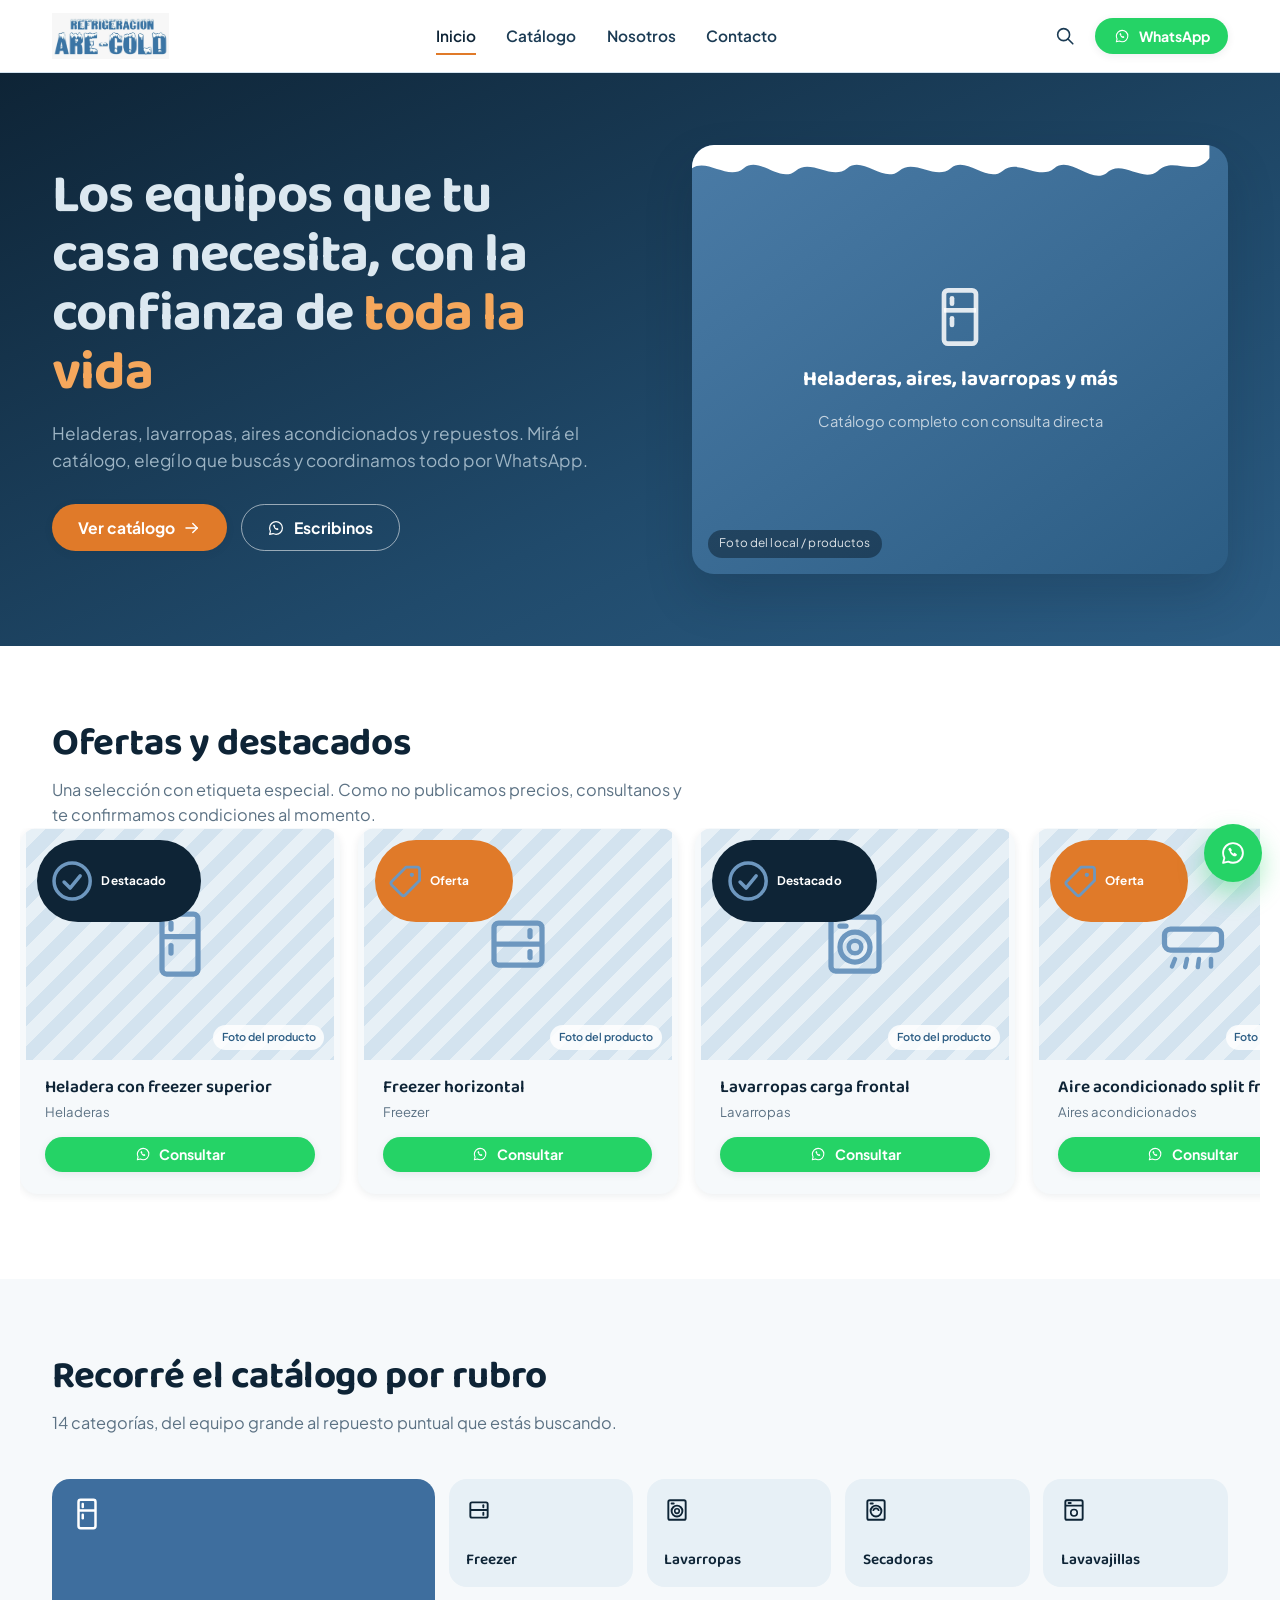
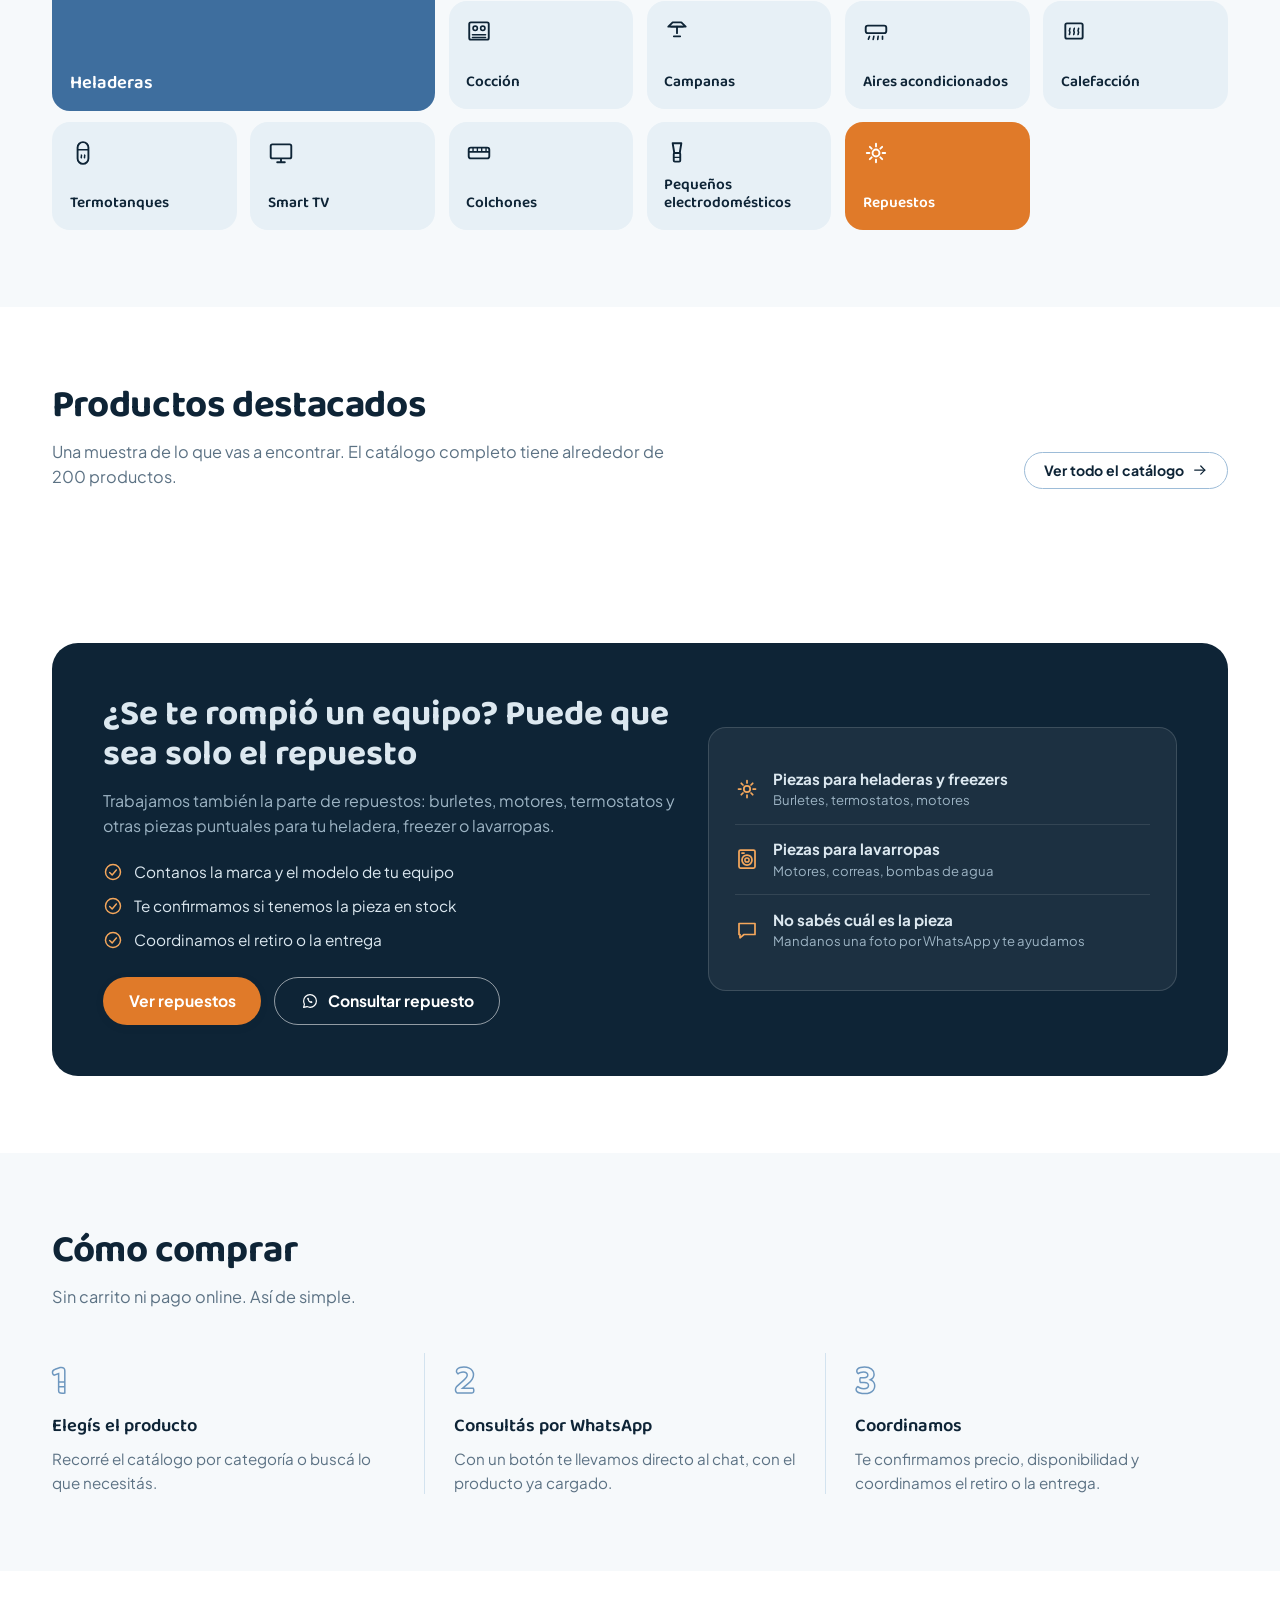
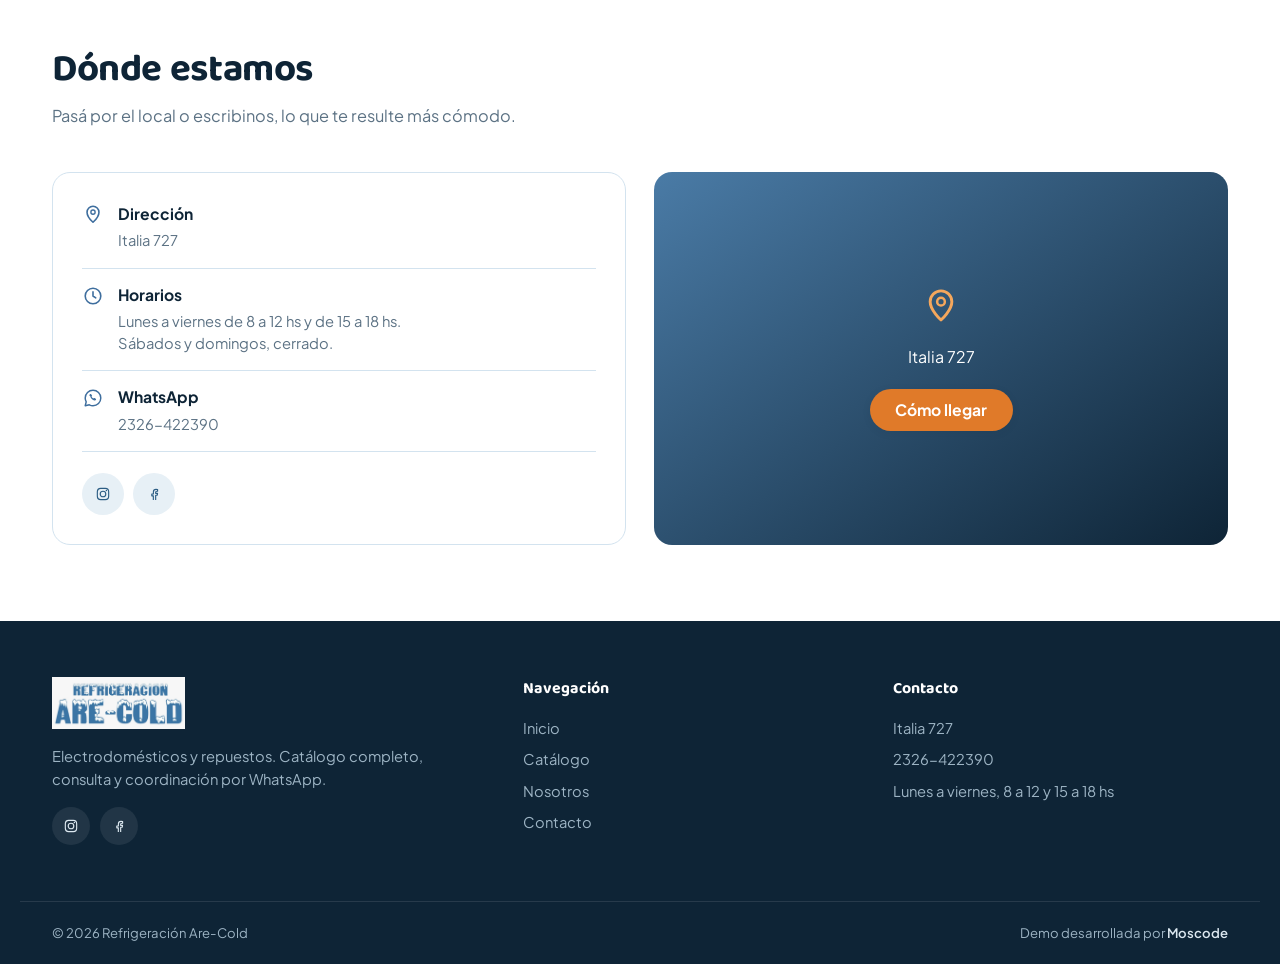
==== index.html @ 091e1b60 "Demo inicial del sitio de Refrigeración Are-Cold Sitio estático (HTML/CSS/JS vanilla, sin build) con" ====
<!DOCTYPE html>
<html lang="es-AR">
<head>
<meta charset="UTF-8">
<meta name="viewport" content="width=device-width, initial-scale=1.0">
<title>Refrigeración Are-Cold | Electrodomésticos y repuestos en Chivilcoy</title>
<meta name="description" content="Heladeras, lavarropas, aires acondicionados, termotanques y repuestos. Mirá el catálogo y consultá disponibilidad y precio por WhatsApp.">
<meta name="theme-color" content="#0e2436">

<meta property="og:type" content="website">
<meta property="og:title" content="Refrigeración Are-Cold | Electrodomésticos y repuestos">
<meta property="og:description" content="Heladeras, lavarropas, aires acondicionados, termotanques y repuestos. Consultá por WhatsApp.">
<meta property="og:image" content="assets/logo-arecold.png">
<meta property="og:locale" content="es_AR">

<link rel="icon" href="assets/logo-arecold.png">
<link rel="preconnect" href="https://fonts.googleapis.com">
<link rel="preconnect" href="https://fonts.gstatic.com" crossorigin>
<link href="https://fonts.googleapis.com/css2?family=Baloo+2:wght@500;600;700&family=Plus+Jakarta+Sans:wght@400;500;600;700&display=swap" rel="stylesheet">
<link rel="stylesheet" href="css/styles.css">

<script type="application/ld+json">
{
  "@context": "https://schema.org",
  "@type": "HomeAndConstructionBusiness",
  "name": "Refrigeración Are-Cold",
  "image": "assets/logo-arecold.png",
  "telephone": "+5492326422390",
  "address": {
    "@type": "PostalAddress",
    "streetAddress": "Italia 727",
    "addressCountry": "AR"
  },
  "openingHoursSpecification": [
    {
      "@type": "OpeningHoursSpecification",
      "dayOfWeek": ["Monday","Tuesday","Wednesday","Thursday","Friday"],
      "opens": "08:00",
      "closes": "12:00"
    },
    {
      "@type": "OpeningHoursSpecification",
      "dayOfWeek": ["Monday","Tuesday","Wednesday","Thursday","Friday"],
      "opens": "15:00",
      "closes": "18:00"
    }
  ],
  "sameAs": [
    "https://www.instagram.com/refigeracion.arecold",
    "https://www.facebook.com/RefrigeracionArecold"
  ]
}
</script>
</head>
<body>
<a class="skip-link" href="#main">Saltar al contenido</a>

<!-- Sprite de íconos, embebido para que la demo funcione abriendo el archivo directo -->
<svg class="icon-sprite" aria-hidden="true">
  <symbol id="icon-fridge" viewBox="0 0 24 24"><rect x="6" y="2" width="12" height="20" rx="1.5" fill="none" stroke="currentColor" stroke-width="1.75"/><line x1="6" y1="9.5" x2="18" y2="9.5" stroke="currentColor" stroke-width="1.75"/><line x1="9" y1="5" x2="9" y2="7" stroke="currentColor" stroke-width="1.75" stroke-linecap="round"/><line x1="9" y1="12.5" x2="9" y2="15" stroke="currentColor" stroke-width="1.75" stroke-linecap="round"/></symbol>
  <symbol id="icon-freezer" viewBox="0 0 24 24"><rect x="4" y="5" width="16" height="14" rx="1.5" fill="none" stroke="currentColor" stroke-width="1.75"/><line x1="4" y1="12" x2="20" y2="12" stroke="currentColor" stroke-width="1.75"/><line x1="16" y1="7.5" x2="16" y2="9.5" stroke="currentColor" stroke-width="1.75" stroke-linecap="round"/><line x1="16" y1="14.5" x2="16" y2="16.5" stroke="currentColor" stroke-width="1.75" stroke-linecap="round"/></symbol>
  <symbol id="icon-washer" viewBox="0 0 24 24"><rect x="4" y="3" width="16" height="18" rx="1.5" fill="none" stroke="currentColor" stroke-width="1.75"/><circle cx="12" cy="13" r="5" stroke="currentColor" stroke-width="1.75"/><circle cx="12" cy="13" r="2.1" stroke="currentColor" stroke-width="1.5"/><line x1="7" y1="6" x2="9" y2="6" stroke="currentColor" stroke-width="1.75" stroke-linecap="round"/></symbol>
  <symbol id="icon-dryer" viewBox="0 0 24 24"><rect x="4" y="3" width="16" height="18" rx="1.5" fill="none" stroke="currentColor" stroke-width="1.75"/><circle cx="12" cy="13" r="5" stroke="currentColor" stroke-width="1.75"/><path d="M9.5 13c0-1.4 1.1-2.5 2.5-2.5s2.5 1.1 2.5 2.5" stroke="currentColor" stroke-width="1.5"/><line x1="7" y1="6" x2="9" y2="6" stroke="currentColor" stroke-width="1.75" stroke-linecap="round"/></symbol>
  <symbol id="icon-dishwasher" viewBox="0 0 24 24"><rect x="4" y="3" width="16" height="18" rx="1.5" fill="none" stroke="currentColor" stroke-width="1.75"/><line x1="4" y1="8" x2="20" y2="8" stroke="currentColor" stroke-width="1.75"/><circle cx="12" cy="14.5" r="3" stroke="currentColor" stroke-width="1.5"/><line x1="7" y1="5.5" x2="9" y2="5.5" stroke="currentColor" stroke-width="1.75" stroke-linecap="round"/></symbol>
  <symbol id="icon-stove" viewBox="0 0 24 24"><rect x="3" y="4" width="18" height="16" rx="1.5" fill="none" stroke="currentColor" stroke-width="1.75"/><circle cx="8.5" cy="9.5" r="2" stroke="currentColor" stroke-width="1.5"/><circle cx="15.5" cy="9.5" r="2" stroke="currentColor" stroke-width="1.5"/><line x1="6" y1="15.5" x2="18" y2="15.5" stroke="currentColor" stroke-width="1.5" stroke-linecap="round"/><line x1="6" y1="18" x2="18" y2="18" stroke="currentColor" stroke-width="1.5" stroke-linecap="round"/></symbol>
  <symbol id="icon-hood" viewBox="0 0 24 24"><path d="M4 8 L8 4 H16 L20 8 Z" fill="none" stroke="currentColor" stroke-width="1.75" stroke-linejoin="round"/><line x1="6" y1="8" x2="18" y2="8" stroke="currentColor" stroke-width="1.75"/><line x1="12" y1="8" x2="12" y2="14" stroke="currentColor" stroke-width="1.75" stroke-linecap="round"/><line x1="9" y1="17" x2="15" y2="17" stroke="currentColor" stroke-width="1.5" stroke-linecap="round"/></symbol>
  <symbol id="icon-ac" viewBox="0 0 24 24"><rect x="2.5" y="7" width="19" height="7" rx="2" fill="none" stroke="currentColor" stroke-width="1.75"/><line x1="6" y1="17" x2="5" y2="19.5" stroke="currentColor" stroke-width="1.5" stroke-linecap="round"/><line x1="10" y1="17" x2="9.4" y2="19.7" stroke="currentColor" stroke-width="1.5" stroke-linecap="round"/><line x1="14" y1="17" x2="13.6" y2="19.7" stroke="currentColor" stroke-width="1.5" stroke-linecap="round"/><line x1="18" y1="17" x2="18" y2="19.5" stroke="currentColor" stroke-width="1.5" stroke-linecap="round"/></symbol>
  <symbol id="icon-heater" viewBox="0 0 24 24"><rect x="4" y="5" width="16" height="14" rx="1.5" fill="none" stroke="currentColor" stroke-width="1.75"/><path d="M8 9c1 1.4 -1 2 0 3.4 1 1.4 -1 2 0 3.4" stroke="currentColor" stroke-width="1.5"/><path d="M12 9c1 1.4 -1 2 0 3.4 1 1.4 -1 2 0 3.4" stroke="currentColor" stroke-width="1.5"/><path d="M16 9c1 1.4 -1 2 0 3.4 1 1.4 -1 2 0 3.4" stroke="currentColor" stroke-width="1.5"/></symbol>
  <symbol id="icon-waterheater" viewBox="0 0 24 24"><rect x="7" y="2" width="10" height="20" rx="5" fill="none" stroke="currentColor" stroke-width="1.75"/><line x1="7" y1="9" x2="17" y2="9" stroke="currentColor" stroke-width="1.5"/><path d="M10.5 14c0.8 0.9 -0.8 1.4 0 2.3" stroke="currentColor" stroke-width="1.4" stroke-linecap="round"/><path d="M13.5 14c0.8 0.9 -0.8 1.4 0 2.3" stroke="currentColor" stroke-width="1.4" stroke-linecap="round"/></symbol>
  <symbol id="icon-tv" viewBox="0 0 24 24"><rect x="2.5" y="4" width="19" height="13" rx="1.5" fill="none" stroke="currentColor" stroke-width="1.75"/><line x1="8.5" y1="20.5" x2="15.5" y2="20.5" stroke="currentColor" stroke-width="1.75" stroke-linecap="round"/><line x1="12" y1="17" x2="12" y2="20.5" stroke="currentColor" stroke-width="1.75"/></symbol>
  <symbol id="icon-mattress" viewBox="0 0 24 24"><rect x="2.5" y="7" width="19" height="10" rx="2" fill="none" stroke="currentColor" stroke-width="1.75"/><line x1="2.5" y1="11" x2="21.5" y2="11" stroke="currentColor" stroke-width="1.5"/><line x1="6.5" y1="7" x2="6.5" y2="11" stroke="currentColor" stroke-width="1.25"/><line x1="10.5" y1="7" x2="10.5" y2="11" stroke="currentColor" stroke-width="1.25"/><line x1="14.5" y1="7" x2="14.5" y2="11" stroke="currentColor" stroke-width="1.25"/><line x1="18.5" y1="7" x2="18.5" y2="11" stroke="currentColor" stroke-width="1.25"/></symbol>
  <symbol id="icon-blender" viewBox="0 0 24 24"><path d="M8 3 H16 L14.5 12 H9.5 Z" fill="none" stroke="currentColor" stroke-width="1.75" stroke-linejoin="round"/><rect x="9" y="12" width="6" height="8" rx="1" fill="none" stroke="currentColor" stroke-width="1.75"/><line x1="9" y1="16" x2="15" y2="16" stroke="currentColor" stroke-width="1.25"/></symbol>
  <symbol id="icon-gear" viewBox="0 0 24 24"><circle cx="12" cy="12" r="3.2" stroke="currentColor" stroke-width="1.75"/><path d="M12 3.5v2.4M12 18.1v2.4M20.5 12h-2.4M5.9 12H3.5M17.7 6.3l-1.7 1.7M8 16l-1.7 1.7M17.7 17.7L16 16M8 8 6.3 6.3" stroke="currentColor" stroke-width="1.75" stroke-linecap="round"/></symbol>
  <symbol id="icon-whatsapp" viewBox="0 0 24 24"><path d="M12 3.5c-4.7 0-8.5 3.8-8.5 8.5 0 1.5 0.4 2.9 1.1 4.2L3.5 20.5l4.5-1.1c1.2 0.6 2.6 1 4 1 4.7 0 8.5-3.8 8.5-8.5S16.7 3.5 12 3.5Z" fill="none" stroke="currentColor" stroke-width="1.6" stroke-linejoin="round"/><path d="M9 10.2c0.3 2 2.6 4.3 4.6 4.6 0.8 0.1 1.4-0.5 1.7-1.1 0.1-0.3 0-0.6-0.3-0.8l-1.3-0.9c-0.3-0.2-0.6-0.1-0.8 0.1l-0.4 0.5c-0.9-0.5-1.7-1.3-2.2-2.2l0.5-0.4c0.2-0.2 0.3-0.5 0.1-0.8l-0.9-1.3c-0.2-0.3-0.5-0.4-0.8-0.3-0.6 0.3-1.2 0.9-1.2 1.6Z" fill="currentColor" stroke="none"/></symbol>
  <symbol id="icon-search" viewBox="0 0 24 24"><circle cx="10.5" cy="10.5" r="6.5" stroke="currentColor" stroke-width="1.75"/><line x1="15.3" y1="15.3" x2="20.5" y2="20.5" stroke="currentColor" stroke-width="1.75" stroke-linecap="round"/></symbol>
  <symbol id="icon-pin" viewBox="0 0 24 24"><path d="M12 21s-6.5-5.9-6.5-11A6.5 6.5 0 0 1 18.5 10c0 5.1-6.5 11-6.5 11Z" stroke="currentColor" stroke-width="1.75" stroke-linejoin="round"/><circle cx="12" cy="10" r="2.3" stroke="currentColor" stroke-width="1.5"/></symbol>
  <symbol id="icon-clock" viewBox="0 0 24 24"><circle cx="12" cy="12" r="8.5" stroke="currentColor" stroke-width="1.75"/><path d="M12 7.5V12l3 2" stroke="currentColor" stroke-width="1.75" stroke-linecap="round" stroke-linejoin="round"/></symbol>
  <symbol id="icon-menu" viewBox="0 0 24 24"><line x1="4" y1="7" x2="20" y2="7" stroke="currentColor" stroke-width="1.9" stroke-linecap="round"/><line x1="4" y1="12" x2="20" y2="12" stroke="currentColor" stroke-width="1.9" stroke-linecap="round"/><line x1="4" y1="17" x2="20" y2="17" stroke="currentColor" stroke-width="1.9" stroke-linecap="round"/></symbol>
  <symbol id="icon-close" viewBox="0 0 24 24"><line x1="5.5" y1="5.5" x2="18.5" y2="18.5" stroke="currentColor" stroke-width="1.9" stroke-linecap="round"/><line x1="18.5" y1="5.5" x2="5.5" y2="18.5" stroke="currentColor" stroke-width="1.9" stroke-linecap="round"/></symbol>
  <symbol id="icon-chevron" viewBox="0 0 24 24"><polyline points="9 6 15 12 9 18" fill="none" stroke="currentColor" stroke-width="1.9" stroke-linecap="round" stroke-linejoin="round"/></symbol>
  <symbol id="icon-arrow-right" viewBox="0 0 24 24"><line x1="4" y1="12" x2="19" y2="12" stroke="currentColor" stroke-width="1.9" stroke-linecap="round"/><polyline points="13 6 19 12 13 18" fill="none" stroke="currentColor" stroke-width="1.9" stroke-linecap="round" stroke-linejoin="round"/></symbol>
  <symbol id="icon-instagram" viewBox="0 0 24 24"><rect x="3.5" y="3.5" width="17" height="17" rx="5" stroke="currentColor" stroke-width="1.7"/><circle cx="12" cy="12" r="4.2" stroke="currentColor" stroke-width="1.7"/><circle cx="17.1" cy="6.9" r="1.1" fill="currentColor" stroke="none"/></symbol>
  <symbol id="icon-facebook" viewBox="0 0 24 24"><path d="M14.5 21v-7.2h2.4l0.4-2.8h-2.8V9.2c0-0.8 0.2-1.4 1.4-1.4h1.5V5.3C16.9 5.2 16 5.1 15 5.1c-2.3 0-3.9 1.4-3.9 4v2.9H8.7v2.8H11V21" fill="none" stroke="currentColor" stroke-width="1.7" stroke-linejoin="round"/></symbol>
  <symbol id="icon-check" viewBox="0 0 24 24"><circle cx="12" cy="12" r="9" stroke="currentColor" stroke-width="1.75"/><polyline points="8 12.5 11 15.5 16 9.5" fill="none" stroke="currentColor" stroke-width="1.75" stroke-linecap="round" stroke-linejoin="round"/></symbol>
  <symbol id="icon-truck" viewBox="0 0 24 24"><rect x="2" y="7" width="12" height="9" rx="1" stroke="currentColor" stroke-width="1.7"/><path d="M14 10h4l3 3v3h-7z" stroke="currentColor" stroke-width="1.7" stroke-linejoin="round"/><circle cx="7" cy="18" r="1.7" stroke="currentColor" stroke-width="1.5"/><circle cx="17.5" cy="18" r="1.7" stroke="currentColor" stroke-width="1.5"/></symbol>
  <symbol id="icon-message" viewBox="0 0 24 24"><path d="M4 5.5h16v11H9l-4 3.3V16.5H4Z" stroke="currentColor" stroke-width="1.7" stroke-linejoin="round"/></symbol>
  <symbol id="icon-tag" viewBox="0 0 24 24"><path d="M3.5 12.3 12.3 3.5H19a1.5 1.5 0 0 1 1.5 1.5v6.7L11.7 20.5a1.5 1.5 0 0 1-2.1 0l-6.1-6.1a1.5 1.5 0 0 1 0-2.1Z" stroke="currentColor" stroke-width="1.7" stroke-linejoin="round"/><circle cx="15.8" cy="8.2" r="1.3" fill="currentColor" stroke="none"/></symbol>
  <symbol id="icon-snow" viewBox="0 0 24 24"><line x1="12" y1="2.5" x2="12" y2="21.5" stroke="currentColor" stroke-width="1.5" stroke-linecap="round"/><line x1="4.4" y1="7.2" x2="19.6" y2="16.8" stroke="currentColor" stroke-width="1.5" stroke-linecap="round"/><line x1="19.6" y1="7.2" x2="4.4" y2="16.8" stroke="currentColor" stroke-width="1.5" stroke-linecap="round"/><polyline points="9.5 5 12 2.5 14.5 5" fill="none" stroke="currentColor" stroke-width="1.3" stroke-linecap="round" stroke-linejoin="round"/><polyline points="9.5 19 12 21.5 14.5 19" fill="none" stroke="currentColor" stroke-width="1.3" stroke-linecap="round" stroke-linejoin="round"/></symbol>
  <symbol id="icon-frost-strip" viewBox="0 0 400 34" preserveAspectRatio="none">
    <path d="M0,0 H400 V10 C388,26 372,8 360,20 C348,30 332,10 320,22 C308,30 292,8 280,18 C268,28 252,10 240,20 C228,30 212,8 200,18 C188,28 172,10 160,20 C148,30 132,8 120,18 C108,28 92,10 80,20 C68,30 52,8 40,18 C28,28 12,10 0,18 Z" fill="currentColor"/>
  </symbol>
</svg>

<header class="site-header">
  <div class="container site-header__bar">
    <a href="index.html" class="site-header__logo" aria-label="Refrigeración Are-Cold, ir al inicio">
      <img src="assets/logo-arecold.png" alt="Refrigeración Are-Cold">
    </a>

    <nav class="site-header__nav" aria-label="Navegación principal">
      <a href="index.html" data-nav-link>Inicio</a>
      <a href="catalogo.html" data-nav-link>Catálogo</a>
      <a href="nosotros.html" data-nav-link>Nosotros</a>
      <a href="contacto.html" data-nav-link>Contacto</a>
    </nav>

    <div class="site-header__actions">
      <button type="button" class="icon-btn search-toggle" aria-expanded="false" aria-label="Buscar productos">
        <svg class="icon" aria-hidden="true"><use href="#icon-search"></use></svg>
      </button>
      <a href="#" data-wa="Hola! Quería hacer una consulta." class="btn btn--whatsapp btn--sm header-whatsapp">
        <svg class="icon" aria-hidden="true"><use href="#icon-whatsapp"></use></svg>
        WhatsApp
      </a>
      <button type="button" class="icon-btn nav-toggle" aria-expanded="false" aria-label="Abrir menú">
        <svg class="icon" aria-hidden="true"><use href="#icon-menu"></use></svg>
      </button>
    </div>

    <div class="search-panel">
      <div class="container">
        <form role="search">
          <input type="search" placeholder="Buscar por producto, ej: heladera, aire, termotanque..." aria-label="Buscar productos">
          <button type="submit" class="btn btn--primary btn--sm">Buscar</button>
        </form>
      </div>
    </div>
  </div>
</header>

<div class="mobile-nav" aria-hidden="true">
  <div class="mobile-nav__top">
    <img src="assets/logo-arecold.png" alt="Refrigeración Are-Cold">
    <button type="button" class="icon-btn mobile-nav__close" aria-label="Cerrar menú">
      <svg class="icon" aria-hidden="true"><use href="#icon-close"></use></svg>
    </button>
  </div>
  <nav class="mobile-nav__links" aria-label="Navegación móvil">
    <a href="index.html">Inicio</a>
    <a href="catalogo.html">Catálogo</a>
    <a href="nosotros.html">Nosotros</a>
    <a href="contacto.html">Contacto</a>
  </nav>
  <div class="mobile-nav__footer">
    <a href="#" data-wa="Hola! Quería hacer una consulta." class="btn btn--whatsapp btn--block">
      <svg class="icon" aria-hidden="true"><use href="#icon-whatsapp"></use></svg>
      Escribinos por WhatsApp
    </a>
    <div class="mobile-nav__contact">
      <svg class="icon" aria-hidden="true"><use href="#icon-pin"></use></svg>
      Italia 727
    </div>
  </div>
</div>

<main id="main">

  <!-- Hero -->
  <section class="hero">
    <div class="container hero__grid">
      <div class="hero__copy">
        <h1>Los equipos que tu casa necesita, con la confianza de <em>toda la vida</em></h1>
        <p>Heladeras, lavarropas, aires acondicionados y repuestos. Mirá el catálogo, elegí lo que buscás y coordinamos todo por WhatsApp.</p>
        <div class="hero__actions">
          <a href="catalogo.html" class="btn btn--primary">
            Ver catálogo
            <svg class="icon" aria-hidden="true"><use href="#icon-arrow-right"></use></svg>
          </a>
          <a href="#" data-wa="Hola! Quería hacer una consulta." class="btn btn--ghost">
            <svg class="icon" aria-hidden="true"><use href="#icon-whatsapp"></use></svg>
            Escribinos
          </a>
        </div>
      </div>
      <div class="hero__visual" aria-hidden="true">
        <svg class="frost-edge" viewBox="0 0 400 34" preserveAspectRatio="none"><use href="#icon-frost-strip"></use></svg>
        <div class="hero__visual-content">
          <svg class="icon" aria-hidden="true"><use href="#icon-fridge"></use></svg>
          <strong>Heladeras, aires, lavarropas y más</strong>
          <span>Catálogo completo con consulta directa</span>
        </div>
        <span class="photo-note">Foto del local / productos</span>
      </div>
    </div>
  </section>

  <!-- Ofertas / destacados -->
  <section class="section offers">
    <div class="container">
      <div class="section-head-row reveal">
        <div class="section-head">
          <h2>Ofertas y destacados</h2>
          <p>Una selección con etiqueta especial. Como no publicamos precios, consultanos y te confirmamos condiciones al momento.</p>
        </div>
      </div>
      <div class="offers__track reveal" id="offers-track" aria-label="Productos en oferta o destacados"></div>
    </div>
  </section>

  <!-- Categorías -->
  <section class="section section--frost">
    <div class="container">
      <div class="section-head reveal">
        <h2>Recorré el catálogo por rubro</h2>
        <p>14 categorías, del equipo grande al repuesto puntual que estás buscando.</p>
      </div>
      <div class="cat-mosaic reveal" id="category-mosaic"></div>
    </div>
  </section>

  <!-- Productos destacados -->
  <section class="section">
    <div class="container">
      <div class="section-head-row reveal">
        <div class="section-head">
          <h2>Productos destacados</h2>
          <p>Una muestra de lo que vas a encontrar. El catálogo completo tiene alrededor de 200 productos.</p>
        </div>
        <a href="catalogo.html" class="btn btn--ghost-dark btn--sm">
          Ver todo el catálogo
          <svg class="icon" aria-hidden="true"><use href="#icon-arrow-right"></use></svg>
        </a>
      </div>
      <div class="product-grid reveal" id="featured-grid"></div>
    </div>
  </section>

  <!-- Repuestos -->
  <section class="section">
    <div class="container">
      <div class="spares reveal">
        <div class="spares__copy">
          <h2>¿Se te rompió un equipo? Puede que sea solo el repuesto</h2>
          <p>Trabajamos también la parte de repuestos: burletes, motores, termostatos y otras piezas puntuales para tu heladera, freezer o lavarropas.</p>
          <ul class="spares__list">
            <li><svg class="icon" aria-hidden="true"><use href="#icon-check"></use></svg>Contanos la marca y el modelo de tu equipo</li>
            <li><svg class="icon" aria-hidden="true"><use href="#icon-check"></use></svg>Te confirmamos si tenemos la pieza en stock</li>
            <li><svg class="icon" aria-hidden="true"><use href="#icon-check"></use></svg>Coordinamos el retiro o la entrega</li>
          </ul>
          <div class="spares__actions">
            <a href="catalogo.html?cat=repuestos" class="btn btn--primary">Ver repuestos</a>
            <a href="#" data-wa="Hola! Estoy buscando un repuesto para mi equipo." class="btn btn--ghost">
              <svg class="icon" aria-hidden="true"><use href="#icon-whatsapp"></use></svg>
              Consultar repuesto
            </a>
          </div>
        </div>
        <div class="spares__panel">
          <div class="spares__panel-row">
            <svg class="icon" aria-hidden="true"><use href="#icon-gear"></use></svg>
            <div><strong>Piezas para heladeras y freezers</strong><span>Burletes, termostatos, motores</span></div>
          </div>
          <div class="spares__panel-row">
            <svg class="icon" aria-hidden="true"><use href="#icon-washer"></use></svg>
            <div><strong>Piezas para lavarropas</strong><span>Motores, correas, bombas de agua</span></div>
          </div>
          <div class="spares__panel-row">
            <svg class="icon" aria-hidden="true"><use href="#icon-message"></use></svg>
            <div><strong>No sabés cuál es la pieza</strong><span>Mandanos una foto por WhatsApp y te ayudamos</span></div>
          </div>
        </div>
      </div>
    </div>
  </section>

  <!-- Cómo comprar -->
  <section class="section section--frost">
    <div class="container">
      <div class="section-head reveal">
        <h2>Cómo comprar</h2>
        <p>Sin carrito ni pago online. Así de simple.</p>
      </div>
      <div class="steps reveal">
        <div class="step">
          <h3>Elegís el producto</h3>
          <p>Recorré el catálogo por categoría o buscá lo que necesitás.</p>
        </div>
        <div class="step">
          <h3>Consultás por WhatsApp</h3>
          <p>Con un botón te llevamos directo al chat, con el producto ya cargado.</p>
        </div>
        <div class="step">
          <h3>Coordinamos</h3>
          <p>Te confirmamos precio, disponibilidad y coordinamos el retiro o la entrega.</p>
        </div>
      </div>
    </div>
  </section>

  <!-- Dónde estamos -->
  <section class="section">
    <div class="container">
      <div class="section-head reveal">
        <h2>Dónde estamos</h2>
        <p>Pasá por el local o escribinos, lo que te resulte más cómodo.</p>
      </div>
      <div class="location reveal">
        <div class="location__card">
          <div class="location__row">
            <svg class="icon" aria-hidden="true"><use href="#icon-pin"></use></svg>
            <div><strong>Dirección</strong><span>Italia 727</span></div>
          </div>
          <div class="location__row">
            <svg class="icon" aria-hidden="true"><use href="#icon-clock"></use></svg>
            <div>
              <strong>Horarios</strong>
              <p>Lunes a viernes de 8 a 12 hs y de 15 a 18 hs.</p>
              <p>Sábados y domingos, cerrado.</p>
            </div>
          </div>
          <div class="location__row">
            <svg class="icon" aria-hidden="true"><use href="#icon-whatsapp"></use></svg>
            <div><strong>WhatsApp</strong><span>2326-422390</span></div>
          </div>
          <div class="location__social">
            <a href="https://instagram.com/refigeracion.arecold" target="_blank" rel="noopener" aria-label="Instagram de Refrigeración Are-Cold">
              <svg class="icon" aria-hidden="true"><use href="#icon-instagram"></use></svg>
            </a>
            <a href="https://facebook.com" target="_blank" rel="noopener" aria-label="Facebook de Refrigeración Are-Cold">
              <svg class="icon" aria-hidden="true"><use href="#icon-facebook"></use></svg>
            </a>
          </div>
        </div>
        <div class="location__map">
          <div class="location__map-content">
            <svg class="icon" aria-hidden="true"><use href="#icon-pin"></use></svg>
            <p>Italia 727</p>
            <a class="btn btn--primary" href="https://www.google.com/maps/search/?api=1&query=Italia+727" target="_blank" rel="noopener">
              Cómo llegar
            </a>
          </div>
        </div>
      </div>
    </div>
  </section>

</main>

<footer class="site-footer">
  <div class="container site-footer__top">
    <div class="site-footer__brand">
      <img src="assets/logo-arecold.png" alt="Refrigeración Are-Cold">
      <p>Electrodomésticos y repuestos. Catálogo completo, consulta y coordinación por WhatsApp.</p>
      <div class="site-footer__social">
        <a href="https://instagram.com/refigeracion.arecold" target="_blank" rel="noopener" aria-label="Instagram"><svg class="icon" aria-hidden="true"><use href="#icon-instagram"></use></svg></a>
        <a href="https://facebook.com" target="_blank" rel="noopener" aria-label="Facebook"><svg class="icon" aria-hidden="true"><use href="#icon-facebook"></use></svg></a>
      </div>
    </div>
    <div>
      <h4>Navegación</h4>
      <div class="site-footer__list">
        <a href="index.html">Inicio</a>
        <a href="catalogo.html">Catálogo</a>
        <a href="nosotros.html">Nosotros</a>
        <a href="contacto.html">Contacto</a>
      </div>
    </div>
    <div>
      <h4>Contacto</h4>
      <div class="site-footer__list">
        <span>Italia 727</span>
        <span>2326-422390</span>
        <span>Lunes a viernes, 8 a 12 y 15 a 18 hs</span>
      </div>
    </div>
  </div>
  <div class="container site-footer__bottom">
    <span>© 2026 Refrigeración Are-Cold</span>
    <span>Demo desarrollada por <a href="https://moscode.com.ar" target="_blank" rel="noopener">Moscode</a></span>
  </div>
</footer>

<a href="#" data-wa="Hola! Quería hacer una consulta." class="float-whatsapp" aria-label="Escribinos por WhatsApp" target="_blank" rel="noopener">
  <svg class="icon" aria-hidden="true"><use href="#icon-whatsapp"></use></svg>
</a>

<div id="product-modal" class="modal-overlay" role="dialog" aria-modal="true" aria-labelledby="product-modal-title">
  <div class="product-modal">
    <button type="button" class="product-modal__close" aria-label="Cerrar ficha de producto">
      <svg class="icon" aria-hidden="true"><use href="#icon-close"></use></svg>
    </button>
    <div class="product-modal__content"></div>
  </div>
</div>

<script src="data/products.js"></script>
<script src="js/main.js"></script>
<script src="js/home.js"></script>
</body>
</html>
---- css/styles.css ----
/* =========================================================
   Refrigeración Are-Cold — hoja de estilos
   Tokens de marca al inicio para poder ajustar la paleta
   en vivo durante la reunión con el cliente.
   ========================================================= */

:root{
  /* --- Paleta: parte del azul real del logo --- */
  --ink:            #0E2436;
  --ink-soft:       #1B3B54;
  --blue-800:       #204a6b;
  --blue-700:       #2c5d84;
  --blue-600:       #3e6e9e; /* azul del logo */
  --blue-500:       #4a7ba6; /* azul del logo */
  --blue-400:       #6d97bf;
  --blue-300:       #9dbcd8;
  --blue-150:       #d3e3ef;
  --blue-100:       #e7f0f6;
  --frost:          #f6f9fb;
  --white:          #ffffff;

  /* --- Acento cálido: contraste contra el frío del producto --- */
  --accent:         #e07a29;
  --accent-dark:    #b85f1a;
  --accent-light:   #f5a75c;
  --accent-pale:    #fdedde;

  /* --- WhatsApp: solo en su propio componente --- */
  --whatsapp:       #25d366;
  --whatsapp-dark:  #1da851;

  /* --- Neutros de texto --- */
  --text-body:      #2c3e4a;
  --text-muted:     #5c7284;
  --text-on-dark:   #dce8f0;
  --text-on-dark-muted: #9db4c4;

  /* --- Estado --- */
  --focus-ring:     #e07a29;

  /* --- Tipografía --- */
  --font-display: 'Baloo 2', 'Segoe UI', sans-serif;
  --font-body: 'Plus Jakarta Sans', 'Segoe UI', sans-serif;

  /* --- Radios (sistema único: cards y paneles 18px, botones full-pill) --- */
  --radius-card: 18px;
  --radius-sm: 10px;
  --radius-pill: 999px;

  /* --- Sombra: siempre con tinte azul, offset + blur --- */
  --shadow-sm: 0 2px 8px rgba(14, 36, 54, 0.08);
  --shadow-md: 0 10px 28px rgba(14, 36, 54, 0.14);
  --shadow-lg: 0 22px 48px rgba(14, 36, 54, 0.20);

  /* --- Layout --- */
  --container: 1240px;
  --header-h: 72px;

  color-scheme: light;
}

/* =========================================================
   Reset y base
   ========================================================= */
*, *::before, *::after{ box-sizing: border-box; }
html{ scroll-behavior: smooth; }
@media (prefers-reduced-motion: reduce){
  html{ scroll-behavior: auto; }
  *, *::before, *::after{
    animation-duration: 0.01ms !important;
    animation-iteration-count: 1 !important;
    transition-duration: 0.01ms !important;
    scroll-behavior: auto !important;
  }
}

body{
  margin: 0;
  font-family: var(--font-body);
  color: var(--text-body);
  background: var(--white);
  line-height: 1.55;
  -webkit-font-smoothing: antialiased;
  text-rendering: optimizeLegibility;
}

img{ max-width: 100%; display: block; }
a{ color: inherit; text-decoration: none; }
button{ font: inherit; color: inherit; background: none; border: none; cursor: pointer; }
ul{ margin: 0; padding: 0; list-style: none; }
h1,h2,h3,h4,p{ margin: 0; }
input, textarea{ font: inherit; color: inherit; }

::selection{ background: var(--accent); color: var(--white); }

::-webkit-scrollbar{ width: 12px; height: 12px; }
::-webkit-scrollbar-track{ background: var(--blue-100); }
::-webkit-scrollbar-thumb{ background: var(--blue-400); border-radius: var(--radius-pill); border: 3px solid var(--blue-100); }
::-webkit-scrollbar-thumb:hover{ background: var(--blue-500); }

:focus-visible{
  outline: 3px solid var(--focus-ring);
  outline-offset: 2px;
  border-radius: 4px;
}

.skip-link{
  position: absolute;
  left: 1rem;
  top: -60px;
  background: var(--ink);
  color: var(--white);
  padding: .75rem 1.25rem;
  border-radius: var(--radius-sm);
  z-index: 999;
  transition: top .2s ease;
}
.skip-link:focus{ top: 1rem; }

.icon{ width: 1em; height: 1em; fill: none; flex-shrink: 0; }
.icon-sprite{ position: absolute; width: 0; height: 0; overflow: hidden; }

.container{
  width: 100%;
  max-width: var(--container);
  margin-inline: auto;
  padding-inline: 1.25rem;
}
@media (min-width: 768px){
  .container{ padding-inline: 2rem; }
}

.section{ padding-block: clamp(3rem, 6vw, 5.5rem); }
.section--tight{ padding-block: clamp(2rem, 4vw, 3.5rem); }
.section--frost{ background: var(--frost); }
.section--ink{ background: var(--ink); color: var(--text-on-dark); }

.section-head{
  max-width: 640px;
  margin-bottom: clamp(1.75rem, 4vw, 2.75rem);
}
.section-head h2{
  font-family: var(--font-display);
  font-weight: 700;
  font-size: clamp(1.6rem, 3.4vw, 2.4rem);
  color: var(--ink);
  letter-spacing: -0.01em;
  line-height: 1.15;
}
.section--ink .section-head h2{ color: var(--white); }
.section-head p{
  margin-top: .65rem;
  color: var(--text-muted);
  font-size: 1.02rem;
  max-width: 56ch;
}
.section--ink .section-head p{ color: var(--text-on-dark-muted); }

.section-head-row{
  display: flex;
  align-items: flex-end;
  justify-content: space-between;
  gap: 1.5rem;
  flex-wrap: wrap;
}
.section-head-row .section-head{ margin-bottom: 0; }

/* =========================================================
   Botones
   ========================================================= */
.btn{
  display: inline-flex;
  align-items: center;
  justify-content: center;
  gap: .55rem;
  padding: .85rem 1.6rem;
  border-radius: var(--radius-pill);
  font-weight: 700;
  font-size: .98rem;
  white-space: nowrap;
  transition: transform .18s cubic-bezier(.16,1,.3,1), box-shadow .18s ease, background-color .18s ease;
  line-height: 1;
}
.btn .icon{ width: 1.15em; height: 1.15em; }
.btn:active{ transform: scale(.97); }

.btn--primary{
  background: var(--accent);
  color: var(--white);
  box-shadow: var(--shadow-sm);
}
.btn--primary:hover{ background: var(--accent-dark); box-shadow: var(--shadow-md); transform: translateY(-1px); }

.btn--ghost{
  background: transparent;
  color: var(--white);
  border: 1.5px solid rgba(255,255,255,.55);
}
.btn--ghost:hover{ background: rgba(255,255,255,.12); border-color: rgba(255,255,255,.8); }

.btn--ghost-dark{
  background: transparent;
  color: var(--ink);
  border: 1.5px solid var(--blue-300);
}
.btn--ghost-dark:hover{ background: var(--blue-100); border-color: var(--blue-500); }

.btn--whatsapp{
  background: var(--whatsapp);
  color: var(--white);
  box-shadow: var(--shadow-sm);
}
.btn--whatsapp:hover{ background: var(--whatsapp-dark); box-shadow: var(--shadow-md); transform: translateY(-1px); }

.btn--sm{ padding: .6rem 1.15rem; font-size: .88rem; }
.btn--block{ width: 100%; }

/* =========================================================
   Header
   ========================================================= */
.site-header{
  position: sticky;
  top: 0;
  z-index: 60;
  background: var(--white);
  border-bottom: 1px solid var(--blue-150);
}
.site-header__bar{
  height: var(--header-h);
  display: flex;
  align-items: center;
  justify-content: space-between;
  gap: 1rem;
}
.site-header__logo img{
  height: 46px;
  width: auto;
}
.site-header__nav{
  display: none;
}
@media (min-width: 1024px){
  .site-header__nav{
    display: flex;
    align-items: center;
    gap: 1.9rem;
  }
  .site-header__nav a{
    font-weight: 600;
    font-size: .96rem;
    color: var(--ink-soft);
    position: relative;
    padding-block: .3rem;
  }
  .site-header__nav a::after{
    content: "";
    position: absolute;
    left: 0; right: 100%;
    bottom: -2px;
    height: 2px;
    background: var(--accent);
    transition: right .22s cubic-bezier(.16,1,.3,1);
  }
  .site-header__nav a:hover::after,
  .site-header__nav a[aria-current="page"]::after{ right: 0; }
  .site-header__nav a[aria-current="page"]{ color: var(--ink); }
}

.site-header__actions{
  display: flex;
  align-items: center;
  gap: .6rem;
}
.icon-btn{
  width: 42px;
  height: 42px;
  border-radius: var(--radius-pill);
  display: inline-flex;
  align-items: center;
  justify-content: center;
  color: var(--ink-soft);
  transition: background-color .18s ease;
}
.icon-btn:hover{ background: var(--blue-100); }
.icon-btn .icon{ width: 22px; height: 22px; }

.nav-toggle{ display: inline-flex; }
@media (min-width: 1024px){ .nav-toggle{ display: none; } }

.header-whatsapp{ display: none; }
@media (min-width: 480px){ .header-whatsapp{ display: inline-flex; } }

/* Buscador desplegable del header */
.search-panel{
  position: absolute;
  left: 0; right: 0;
  top: 100%;
  background: var(--white);
  border-bottom: 1px solid var(--blue-150);
  box-shadow: var(--shadow-md);
  padding-block: 1.1rem;
  transform: translateY(-8px);
  opacity: 0;
  pointer-events: none;
  transition: opacity .2s ease, transform .2s cubic-bezier(.16,1,.3,1);
}
.search-panel.is-open{
  transform: translateY(0);
  opacity: 1;
  pointer-events: auto;
}
.search-panel form{
  display: flex;
  gap: .6rem;
  align-items: center;
}
.search-panel input{
  flex: 1;
  border: 1.5px solid var(--blue-150);
  border-radius: var(--radius-sm);
  padding: .75rem 1rem;
  font-size: 1rem;
  background: var(--frost);
}
.search-panel input:focus-visible{ border-color: var(--accent); }

/* Menú móvil */
.mobile-nav{
  position: fixed;
  inset: 0;
  z-index: 90;
  background: var(--ink);
  color: var(--text-on-dark);
  padding: 1.25rem;
  transform: translateX(100%);
  transition: transform .28s cubic-bezier(.16,1,.3,1);
  display: flex;
  flex-direction: column;
}
.mobile-nav.is-open{ transform: translateX(0); }
.mobile-nav__top{
  display: flex;
  justify-content: space-between;
  align-items: center;
  margin-bottom: 2rem;
}
.mobile-nav__top img{ height: 40px; }
.mobile-nav__links{
  display: flex;
  flex-direction: column;
  gap: .25rem;
}
.mobile-nav__links a{
  font-family: var(--font-display);
  font-size: 1.6rem;
  font-weight: 600;
  padding: .7rem 0;
  border-bottom: 1px solid rgba(255,255,255,.1);
}
.mobile-nav__footer{
  margin-top: auto;
  display: flex;
  flex-direction: column;
  gap: .75rem;
}
.mobile-nav__contact{
  display: flex;
  align-items: center;
  gap: .6rem;
  color: var(--text-on-dark-muted);
  font-size: .95rem;
}

body.nav-locked{ overflow: hidden; }

/* =========================================================
   Hero
   ========================================================= */
.hero{
  background: linear-gradient(155deg, var(--ink) 0%, var(--blue-800) 62%, var(--blue-700) 100%);
  color: var(--text-on-dark);
  overflow: hidden;
  position: relative;
}
.hero__grid{
  display: grid;
  gap: 2.5rem;
  padding-block: clamp(2.5rem, 6vw, 4.5rem);
  align-items: center;
}
@media (min-width: 900px){
  .hero__grid{
    grid-template-columns: 1.05fr .95fr;
    gap: 3rem;
  }
}
.hero__copy h1{
  font-family: var(--font-display);
  font-weight: 700;
  font-size: clamp(2.1rem, 4.6vw, 3.4rem);
  line-height: 1.08;
  letter-spacing: -0.015em;
  max-width: 15ch;
}
.hero__copy h1 em{
  font-style: normal;
  color: var(--accent-light);
}
.hero__copy p{
  margin-top: 1.1rem;
  font-size: 1.08rem;
  color: var(--text-on-dark-muted);
  max-width: 46ch;
}
.hero__actions{
  margin-top: 1.9rem;
  display: flex;
  flex-wrap: wrap;
  gap: .85rem;
}

.hero__visual{
  position: relative;
  border-radius: 22px;
  overflow: hidden;
  aspect-ratio: 4/3.2;
  background:
    linear-gradient(145deg, var(--blue-500), var(--blue-700));
  box-shadow: var(--shadow-lg);
}
.hero__visual .frost-edge{
  position: absolute;
  left: 0; right: 0; top: 0;
  height: 44px;
  color: var(--white);
}
.hero__visual-content{
  position: absolute;
  inset: 0;
  display: flex;
  flex-direction: column;
  align-items: center;
  justify-content: center;
  gap: .9rem;
  padding: 2rem;
  text-align: center;
}
.hero__visual-content .icon{
  width: 64px;
  height: 64px;
  color: rgba(255,255,255,.85);
}
.hero__visual-content strong{
  font-family: var(--font-display);
  font-size: 1.3rem;
  color: var(--white);
}
.hero__visual-content span{
  font-size: .92rem;
  color: rgba(255,255,255,.7);
}
.photo-note{
  position: absolute;
  left: 1rem;
  bottom: 1rem;
  background: rgba(14,36,54,.55);
  color: rgba(255,255,255,.85);
  font-size: .74rem;
  padding: .3rem .7rem;
  border-radius: var(--radius-pill);
  letter-spacing: .01em;
}

/* Franja de icing de hielo, recurso puntual */
.frost-divider{
  width: 100%;
  height: 34px;
  color: var(--white);
  display: block;
}
.frost-divider--top{ transform: scaleY(-1); }

/* =========================================================
   Ofertas / destacados (carrusel horizontal con scroll-snap)
   ========================================================= */
.offers{ background: var(--white); }
.offers__track{
  display: flex;
  gap: 1.1rem;
  overflow-x: auto;
  scroll-snap-type: x mandatory;
  padding-bottom: .5rem;
  margin: 0 -1.25rem;
  padding-inline: 1.25rem;
  scrollbar-width: thin;
}
@media (min-width: 768px){
  .offers__track{ margin: 0 -2rem; padding-inline: 2rem; }
}
.offer-card{
  scroll-snap-align: start;
  flex: 0 0 auto;
  width: min(320px, 82vw);
  background: var(--frost);
  border-radius: var(--radius-card);
  overflow: hidden;
  box-shadow: var(--shadow-sm);
  transition: transform .22s cubic-bezier(.16,1,.3,1), box-shadow .22s ease;
}
.offer-card:hover{ transform: translateY(-4px); box-shadow: var(--shadow-md); }
.offer-card__media{ position: relative; }
.offer-card__body{ padding: 1.1rem 1.2rem 1.3rem; }
.offer-card__body h3{
  font-family: var(--font-display);
  font-size: 1.08rem;
  color: var(--ink);
  font-weight: 600;
  line-height: 1.25;
}
.offer-card__body .cat{
  display: block;
  font-size: .82rem;
  color: var(--text-muted);
  margin-top: .2rem;
}
.offer-card__body .btn{ margin-top: .9rem; }

.badge{
  position: absolute;
  top: .7rem;
  left: .7rem;
  display: inline-flex;
  align-items: center;
  gap: .3rem;
  padding: .32rem .7rem;
  border-radius: var(--radius-pill);
  font-size: .74rem;
  font-weight: 700;
  letter-spacing: .01em;
  z-index: 2;
}
.badge .icon{ width: .95em; height: .95em; }
.badge--oferta{ background: var(--accent); color: var(--white); }
.badge--destacado{ background: var(--ink); color: var(--white); }
.badge--nuevo{ background: var(--blue-600); color: var(--white); }

/* =========================================================
   Placeholder de foto de producto
   ========================================================= */
.photo-block{
  position: relative;
  aspect-ratio: 4/3;
  border-radius: inherit;
  overflow: hidden;
  display: flex;
  align-items: center;
  justify-content: center;
  background:
    repeating-linear-gradient(135deg, var(--blue-100) 0 14px, var(--blue-150) 14px 28px);
}
.photo-block .icon{
  width: 34%;
  height: 34%;
  max-width: 72px;
  max-height: 72px;
  color: var(--blue-400);
}
.photo-block__tag{
  position: absolute;
  right: .6rem;
  bottom: .6rem;
  font-size: .68rem;
  color: var(--blue-700);
  background: rgba(255,255,255,.82);
  padding: .25rem .55rem;
  border-radius: var(--radius-pill);
  font-weight: 600;
}

/* =========================================================
   Categorías — mosaico asimétrico
   ========================================================= */
.cat-mosaic{
  display: grid;
  grid-template-columns: repeat(2, 1fr);
  gap: .85rem;
}
@media (min-width: 640px){
  .cat-mosaic{ grid-template-columns: repeat(4, 1fr); }
}
@media (min-width: 1024px){
  .cat-mosaic{ grid-template-columns: repeat(6, 1fr); grid-auto-rows: 108px; }
  .cat-mosaic .cat-tile--big{ grid-column: span 2; grid-row: span 2; }
}
.cat-tile{
  border-radius: var(--radius-card);
  padding: 1.1rem;
  display: flex;
  flex-direction: column;
  justify-content: space-between;
  min-height: 108px;
  background: var(--blue-100);
  color: var(--ink);
  transition: transform .2s cubic-bezier(.16,1,.3,1), box-shadow .2s ease, background-color .2s ease;
  position: relative;
  overflow: hidden;
}
.cat-tile:hover{ transform: translateY(-3px); box-shadow: var(--shadow-md); }
.cat-tile .icon{ width: 26px; height: 26px; }
.cat-tile span{
  font-family: var(--font-display);
  font-weight: 600;
  font-size: .96rem;
  line-height: 1.2;
}
.cat-tile--big{ min-height: 232px; background: var(--blue-600); color: var(--white); }
.cat-tile--big .icon{ width: 34px; height: 34px; }
.cat-tile--big span{ font-size: 1.15rem; }
.cat-tile--accent{ background: var(--accent); color: var(--white); }
.cat-tile--dark{ background: var(--ink); color: var(--white); }

/* =========================================================
   Grilla de productos
   ========================================================= */
.product-grid{
  display: grid;
  grid-template-columns: repeat(2, 1fr);
  gap: 1rem;
}
@media (min-width: 640px){
  .product-grid{ grid-template-columns: repeat(3, 1fr); gap: 1.2rem; }
}
@media (min-width: 1024px){
  .product-grid{ grid-template-columns: repeat(4, 1fr); }
}

.product-card{
  background: var(--white);
  border: 1px solid var(--blue-150);
  border-radius: var(--radius-card);
  overflow: hidden;
  display: flex;
  flex-direction: column;
  transition: transform .2s cubic-bezier(.16,1,.3,1), box-shadow .2s ease, border-color .2s ease;
}
.product-card:hover{
  transform: translateY(-4px);
  box-shadow: var(--shadow-md);
  border-color: var(--blue-300);
}
.product-card__media{ position: relative; }
.product-card__body{
  padding: .95rem 1rem 1.1rem;
  display: flex;
  flex-direction: column;
  gap: .4rem;
  flex: 1;
}
.product-card__cat{
  font-size: .74rem;
  color: var(--text-muted);
  font-weight: 600;
  text-transform: uppercase;
  letter-spacing: .04em;
}
.product-card__name{
  font-family: var(--font-display);
  font-size: 1rem;
  font-weight: 600;
  color: var(--ink);
  line-height: 1.28;
}
.product-card .btn{
  margin-top: auto;
  padding-top: .95rem;
}
.product-card button.product-card__open{
  text-align: left;
  display: block;
  width: 100%;
}

/* =========================================================
   Catálogo: filtros
   ========================================================= */
.catalog-toolbar{
  display: flex;
  flex-direction: column;
  gap: 1rem;
  margin-bottom: 1.6rem;
}
.catalog-search{
  position: relative;
}
.catalog-search .icon{
  position: absolute;
  left: 1rem;
  top: 50%;
  transform: translateY(-50%);
  width: 20px; height: 20px;
  color: var(--text-muted);
}
.catalog-search input{
  width: 100%;
  padding: .9rem 1rem .9rem 2.7rem;
  border-radius: var(--radius-sm);
  border: 1.5px solid var(--blue-150);
  background: var(--frost);
  font-size: 1rem;
}
.catalog-search input:focus-visible{ border-color: var(--accent); }

.chip-row{
  display: flex;
  gap: .55rem;
  overflow-x: auto;
  padding-bottom: .3rem;
  scrollbar-width: thin;
}
.chip{
  flex: 0 0 auto;
  padding: .55rem 1.05rem;
  border-radius: var(--radius-pill);
  border: 1.5px solid var(--blue-150);
  background: var(--white);
  font-size: .9rem;
  font-weight: 600;
  color: var(--ink-soft);
  transition: background-color .18s ease, border-color .18s ease, color .18s ease;
  white-space: nowrap;
}
.chip:hover{ border-color: var(--blue-400); }
.chip.is-active{
  background: var(--ink);
  border-color: var(--ink);
  color: var(--white);
}

.catalog-meta{
  display: flex;
  justify-content: space-between;
  align-items: center;
  margin-bottom: 1.1rem;
  color: var(--text-muted);
  font-size: .92rem;
}

.empty-state{
  text-align: center;
  padding: 3.5rem 1rem;
  color: var(--text-muted);
}
.empty-state .icon{
  width: 48px; height: 48px;
  color: var(--blue-300);
  margin-inline: auto;
  margin-bottom: 1rem;
}
.empty-state h3{
  font-family: var(--font-display);
  color: var(--ink);
  font-size: 1.2rem;
  margin-bottom: .4rem;
}

/* Transición suave de la grilla al filtrar */
.product-grid.is-filtering .product-card{
  opacity: 0;
  transform: translateY(8px);
}
.product-card{
  animation: card-in .32s cubic-bezier(.16,1,.3,1) both;
}
@keyframes card-in{
  from{ opacity: 0; transform: translateY(10px); }
  to{ opacity: 1; transform: translateY(0); }
}

/* =========================================================
   Repuestos block
   ========================================================= */
.spares{
  background: var(--ink);
  color: var(--text-on-dark);
  border-radius: 26px;
  padding: clamp(2rem, 5vw, 3.2rem);
  display: grid;
  gap: 2rem;
  position: relative;
  overflow: hidden;
}
@media (min-width: 860px){
  .spares{ grid-template-columns: 1.1fr .9fr; align-items: center; }
}
.spares__copy h2{
  font-family: var(--font-display);
  font-size: clamp(1.6rem, 3.2vw, 2.2rem);
  font-weight: 700;
  line-height: 1.15;
}
.spares__copy p{
  margin-top: .9rem;
  color: var(--text-on-dark-muted);
  max-width: 48ch;
}
.spares__list{
  margin-top: 1.3rem;
  display: flex;
  flex-direction: column;
  gap: .65rem;
}
.spares__list li{
  display: flex;
  align-items: center;
  gap: .65rem;
  color: var(--text-on-dark);
  font-size: .96rem;
}
.spares__list .icon{ width: 20px; height: 20px; color: var(--accent-light); flex-shrink: 0; }
.spares__actions{ margin-top: 1.6rem; display: flex; gap: .8rem; flex-wrap: wrap; }

.spares__panel{
  background: rgba(255,255,255,.06);
  border: 1px solid rgba(255,255,255,.14);
  border-radius: 18px;
  padding: 1.6rem;
}
.spares__panel-row{
  display: flex;
  align-items: center;
  gap: .9rem;
  padding-block: .8rem;
  border-bottom: 1px solid rgba(255,255,255,.1);
}
.spares__panel-row:last-child{ border-bottom: none; }
.spares__panel-row .icon{ width: 24px; height: 24px; color: var(--accent-light); flex-shrink: 0; }
.spares__panel-row strong{ display: block; font-size: .95rem; }
.spares__panel-row span{ display: block; font-size: .82rem; color: var(--text-on-dark-muted); }

/* =========================================================
   Cómo comprar — pasos
   ========================================================= */
.steps{
  display: grid;
  gap: 1.4rem;
  counter-reset: step;
}
@media (min-width: 768px){
  .steps{ grid-template-columns: repeat(3, 1fr); gap: 1.8rem; }
}
.step{
  position: relative;
  padding-top: .5rem;
}
.step::before{
  counter-increment: step;
  content: counter(step);
  font-family: var(--font-display);
  font-size: 2.6rem;
  font-weight: 700;
  color: var(--blue-200, var(--blue-150));
  -webkit-text-stroke: 1.5px var(--blue-400);
  color: transparent;
  line-height: 1;
  display: block;
}
.step h3{
  margin-top: .6rem;
  font-family: var(--font-display);
  font-size: 1.15rem;
  color: var(--ink);
  font-weight: 600;
}
.step p{
  margin-top: .4rem;
  color: var(--text-muted);
  font-size: .95rem;
}
.step:not(:last-child){
  border-bottom: 1px solid var(--blue-150);
  padding-bottom: 1.4rem;
}
@media (min-width: 768px){
  .step:not(:last-child){
    border-bottom: none;
    border-right: 1px solid var(--blue-150);
    padding-bottom: 0;
    padding-right: 1.8rem;
  }
}

/* =========================================================
   Dónde estamos
   ========================================================= */
.location{
  display: grid;
  gap: 1.8rem;
}
@media (min-width: 860px){
  .location{ grid-template-columns: 1fr 1fr; align-items: stretch; }
}
.location__card{
  background: var(--white);
  border: 1px solid var(--blue-150);
  border-radius: var(--radius-card);
  padding: 1.8rem;
}
.location__row{
  display: flex;
  gap: .9rem;
  padding-block: .9rem;
  border-bottom: 1px solid var(--blue-150);
}
.location__row:first-of-type{ padding-top: 0; }
.location__row:last-of-type{ border-bottom: none; }
.location__row .icon{ width: 22px; height: 22px; color: var(--blue-600); flex-shrink: 0; margin-top: .1rem; }
.location__row strong{ display: block; color: var(--ink); font-size: .98rem; margin-bottom: .15rem; }
.location__row span, .location__row p{ color: var(--text-muted); font-size: .92rem; margin: 0; }
.location__social{
  display: flex;
  gap: .6rem;
  margin-top: 1.3rem;
}
.location__social a{
  width: 42px; height: 42px;
  border-radius: var(--radius-pill);
  background: var(--blue-100);
  display: inline-flex;
  align-items: center;
  justify-content: center;
  color: var(--blue-700);
  transition: background-color .18s ease;
}
.location__social a:hover{ background: var(--blue-150); }
.location__map{
  border-radius: var(--radius-card);
  overflow: hidden;
  position: relative;
  min-height: 260px;
  background:
    linear-gradient(145deg, var(--blue-500), var(--ink));
  display: flex;
  align-items: center;
  justify-content: center;
  color: var(--white);
}
.location__map-content{
  text-align: center;
  padding: 2rem;
}
.location__map-content .icon{ width: 40px; height: 40px; margin-inline: auto; margin-bottom: .8rem; color: var(--accent-light); }
.location__map-content .btn{ margin-top: 1.2rem; }

/* =========================================================
   Footer
   ========================================================= */
.site-footer{
  background: var(--ink);
  color: var(--text-on-dark-muted);
}
.site-footer__top{
  padding-block: clamp(2.5rem, 5vw, 3.5rem);
  display: grid;
  gap: 2.2rem;
}
@media (min-width: 768px){
  .site-footer__top{ grid-template-columns: 1.3fr 1fr 1fr; }
}
.site-footer__brand img{ height: 52px; margin-bottom: 1rem; }
.site-footer__brand p{ max-width: 34ch; font-size: .92rem; }
.site-footer h4{
  font-family: var(--font-display);
  color: var(--white);
  font-size: 1rem;
  margin-bottom: .9rem;
}
.site-footer__list{ display: flex; flex-direction: column; gap: .55rem; font-size: .92rem; }
.site-footer__list a:hover{ color: var(--white); }
.site-footer__social{ display: flex; gap: .6rem; margin-top: 1rem; }
.site-footer__social a{
  width: 38px; height: 38px;
  border-radius: var(--radius-pill);
  background: rgba(255,255,255,.08);
  display: inline-flex; align-items: center; justify-content: center;
  color: var(--text-on-dark);
}
.site-footer__social a:hover{ background: rgba(255,255,255,.16); }
.site-footer__bottom{
  border-top: 1px solid rgba(255,255,255,.1);
  padding-block: 1.3rem;
  display: flex;
  flex-direction: column;
  gap: .5rem;
  font-size: .82rem;
  text-align: center;
}
@media (min-width: 640px){
  .site-footer__bottom{ flex-direction: row; justify-content: space-between; text-align: left; }
}
.site-footer__bottom a{ color: var(--text-on-dark); font-weight: 600; }

/* =========================================================
   WhatsApp flotante
   ========================================================= */
.float-whatsapp{
  position: fixed;
  right: 1.1rem;
  bottom: 1.1rem;
  z-index: 70;
  width: 58px;
  height: 58px;
  border-radius: 50%;
  background: var(--whatsapp);
  color: var(--white);
  display: inline-flex;
  align-items: center;
  justify-content: center;
  box-shadow: 0 12px 26px rgba(37, 211, 102, 0.4);
  transition: transform .2s cubic-bezier(.16,1,.3,1), box-shadow .2s ease;
}
.float-whatsapp:hover{ transform: translateY(-3px) scale(1.04); box-shadow: 0 16px 32px rgba(37, 211, 102, 0.48); }
.float-whatsapp .icon{ width: 28px; height: 28px; }

/* =========================================================
   Modal ficha de producto
   ========================================================= */
.modal-overlay{
  position: fixed;
  inset: 0;
  background: rgba(14, 36, 54, 0.55);
  backdrop-filter: blur(3px);
  display: flex;
  align-items: flex-end;
  justify-content: center;
  z-index: 100;
  opacity: 0;
  pointer-events: none;
  transition: opacity .22s ease;
}
@media (min-width: 768px){
  .modal-overlay{ align-items: center; padding: 2rem; }
}
.modal-overlay.is-open{ opacity: 1; pointer-events: auto; }

.product-modal{
  background: var(--white);
  width: 100%;
  max-width: 760px;
  max-height: 92vh;
  overflow-y: auto;
  border-radius: 22px 22px 0 0;
  transform: translateY(24px);
  transition: transform .26s cubic-bezier(.16,1,.3,1);
  position: relative;
}
@media (min-width: 768px){
  .product-modal{ border-radius: 22px; }
}
.modal-overlay.is-open .product-modal{ transform: translateY(0); }

.product-modal__close{
  position: absolute;
  top: .9rem;
  right: .9rem;
  width: 40px; height: 40px;
  border-radius: 50%;
  background: rgba(255,255,255,.92);
  color: var(--ink);
  display: inline-flex;
  align-items: center;
  justify-content: center;
  box-shadow: var(--shadow-sm);
  z-index: 3;
}
.product-modal__media{
  aspect-ratio: 16/10;
  position: relative;
}
.product-modal__body{ padding: 1.6rem 1.6rem 2rem; }
.product-modal__cat{
  font-size: .78rem;
  font-weight: 700;
  color: var(--blue-600);
  text-transform: uppercase;
  letter-spacing: .04em;
}
.product-modal__body h2{
  font-family: var(--font-display);
  font-size: clamp(1.3rem, 3vw, 1.7rem);
  color: var(--ink);
  margin-top: .3rem;
  line-height: 1.2;
}
.product-modal__desc{
  margin-top: .9rem;
  color: var(--text-body);
  max-width: 60ch;
}
.product-modal__features{
  margin-top: 1.3rem;
  display: grid;
  gap: .6rem;
}
.product-modal__features li{
  display: flex;
  gap: .6rem;
  align-items: flex-start;
  font-size: .95rem;
  color: var(--text-body);
  padding-block: .5rem;
  border-bottom: 1px solid var(--blue-150);
}
.product-modal__features li:last-child{ border-bottom: none; }
.product-modal__features .icon{ width: 18px; height: 18px; color: var(--blue-600); flex-shrink: 0; margin-top: .15rem; }
.product-modal__actions{
  margin-top: 1.6rem;
  display: flex;
  gap: .8rem;
  flex-wrap: wrap;
}

/* =========================================================
   Formulario de contacto
   ========================================================= */
.form-grid{
  display: grid;
  gap: 1.1rem;
}
@media (min-width: 640px){
  .form-row-2{ display: grid; grid-template-columns: 1fr 1fr; gap: 1.1rem; }
}
.field{ display: flex; flex-direction: column; gap: .45rem; }
.field label{ font-size: .9rem; font-weight: 700; color: var(--ink); }
.field input, .field textarea{
  border: 1.5px solid var(--blue-150);
  border-radius: var(--radius-sm);
  padding: .85rem 1rem;
  background: var(--frost);
  font-size: .98rem;
  resize: vertical;
}
.field input:focus-visible, .field textarea:focus-visible{ border-color: var(--accent); }
.field small{ color: var(--text-muted); font-size: .8rem; }
.form-note{
  display: flex;
  align-items: flex-start;
  gap: .6rem;
  background: var(--blue-100);
  border-radius: var(--radius-sm);
  padding: .9rem 1.1rem;
  font-size: .88rem;
  color: var(--ink-soft);
  margin-top: .3rem;
}
.form-note .icon{ width: 20px; height: 20px; color: var(--blue-600); flex-shrink: 0; margin-top: .1rem; }

.form-success{
  display: none;
  text-align: center;
  padding: 2.4rem 1rem;
}
.form-success.is-visible{ display: block; }
.form-success .icon{ width: 52px; height: 52px; color: var(--whatsapp); margin-inline: auto; margin-bottom: 1rem; }
.form-success h3{ font-family: var(--font-display); font-size: 1.3rem; color: var(--ink); }
.form-success p{ margin-top: .5rem; color: var(--text-muted); max-width: 42ch; margin-inline: auto; }

/* =========================================================
   Página "Nosotros" bloques compartidos (hero simple de páginas internas)
   ========================================================= */
.page-hero{
  background: linear-gradient(155deg, var(--ink) 0%, var(--blue-700) 100%);
  color: var(--text-on-dark);
  padding-block: clamp(2.5rem, 6vw, 4rem);
}
.page-hero h1{
  font-family: var(--font-display);
  font-size: clamp(1.9rem, 4vw, 2.6rem);
  font-weight: 700;
  max-width: 20ch;
}
.page-hero p{
  margin-top: .8rem;
  color: var(--text-on-dark-muted);
  max-width: 52ch;
}

.reveal{
  opacity: 0;
  transform: translateY(18px);
  transition: opacity .6s cubic-bezier(.16,1,.3,1), transform .6s cubic-bezier(.16,1,.3,1);
}
.reveal.is-visible{ opacity: 1; transform: translateY(0); }
@media (prefers-reduced-motion: reduce){
  .reveal{ opacity: 1; transform: none; }
}

.visually-hidden{
  position: absolute;
  width: 1px; height: 1px;
  overflow: hidden;
  clip: rect(0 0 0 0);
  white-space: nowrap;
}
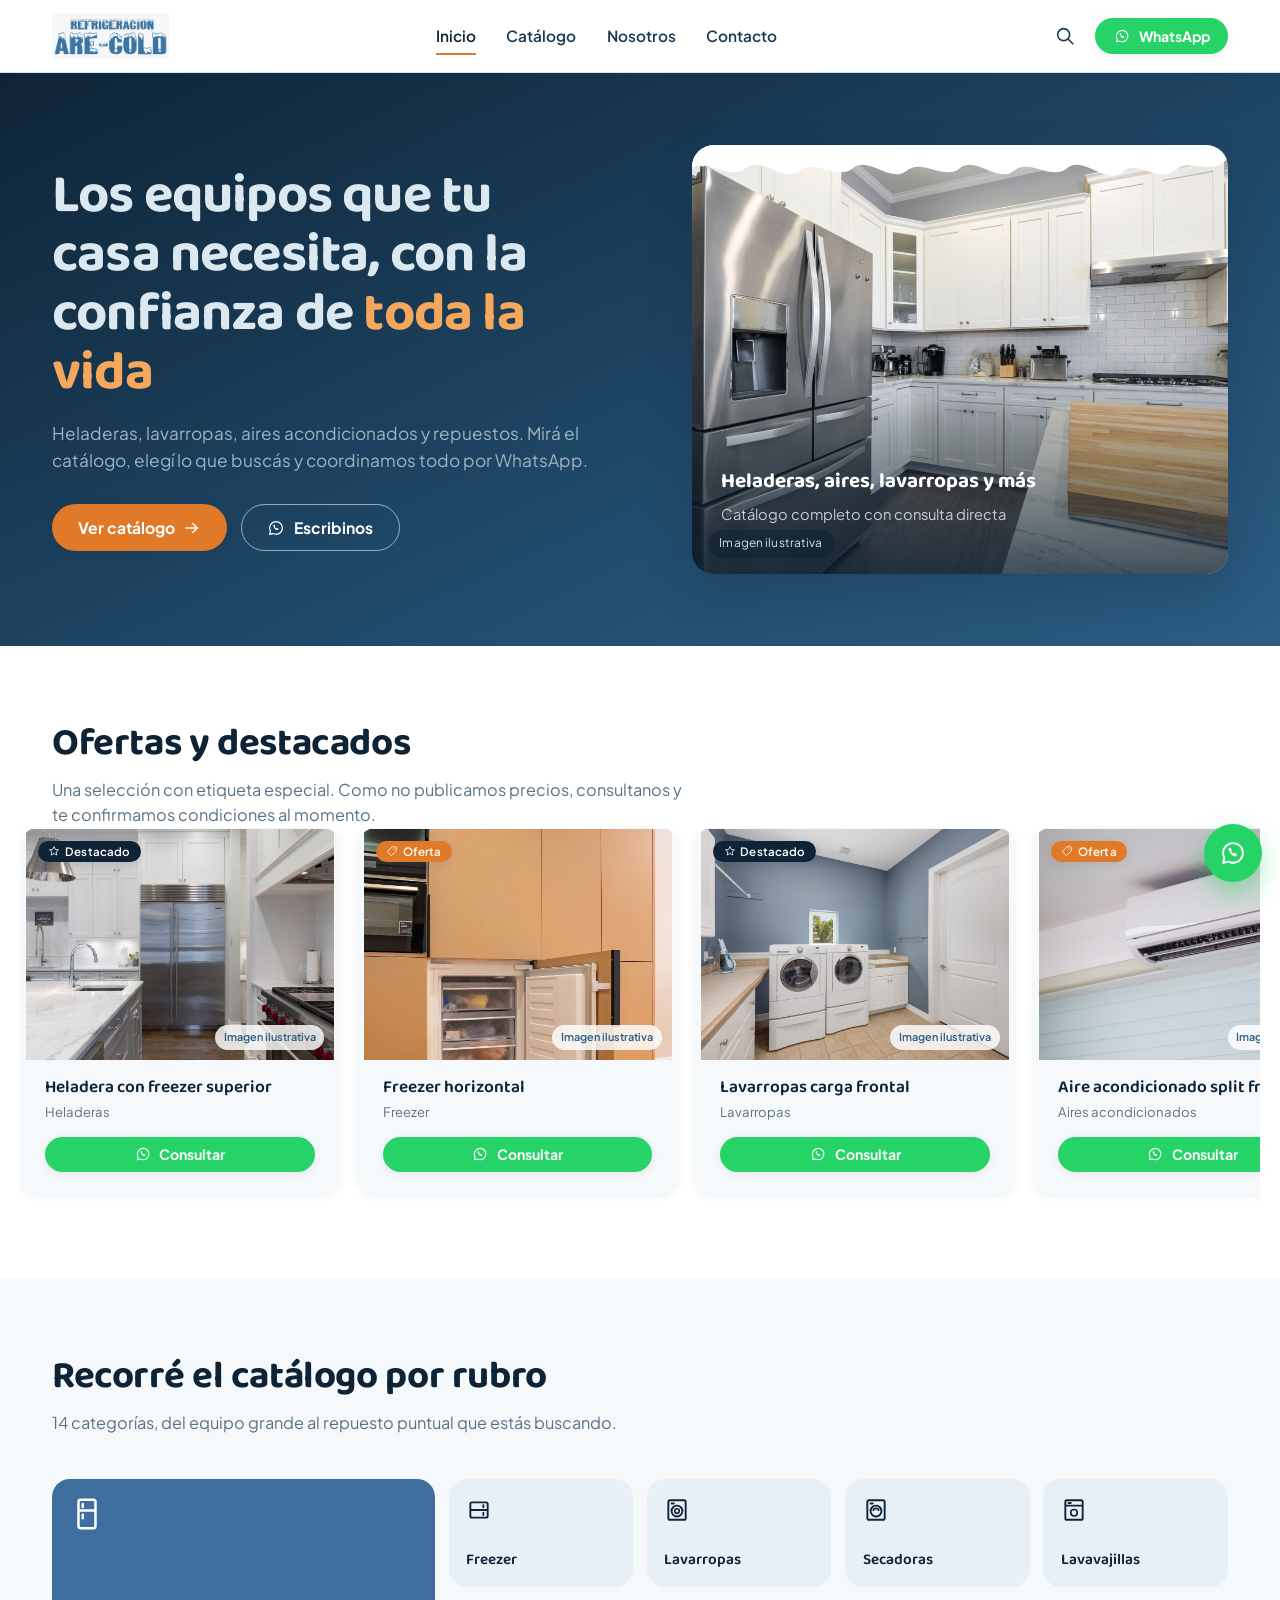
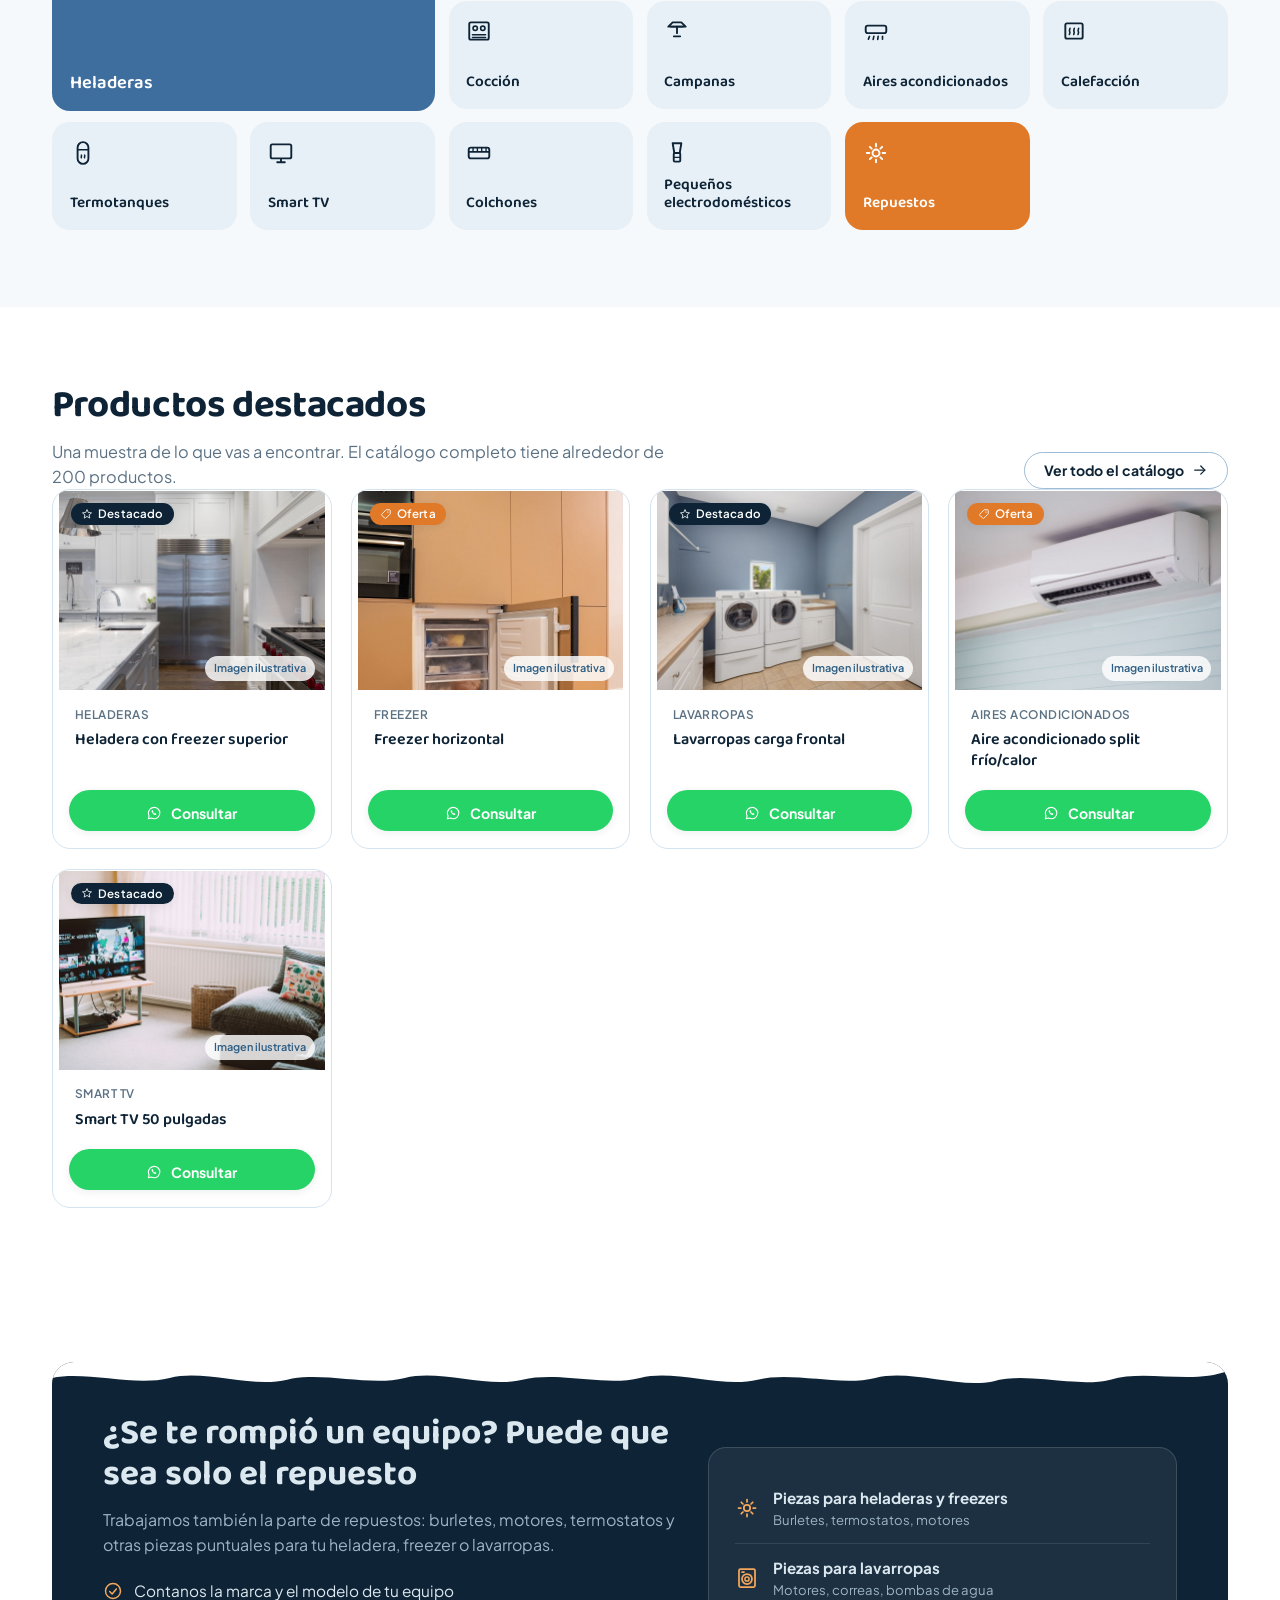
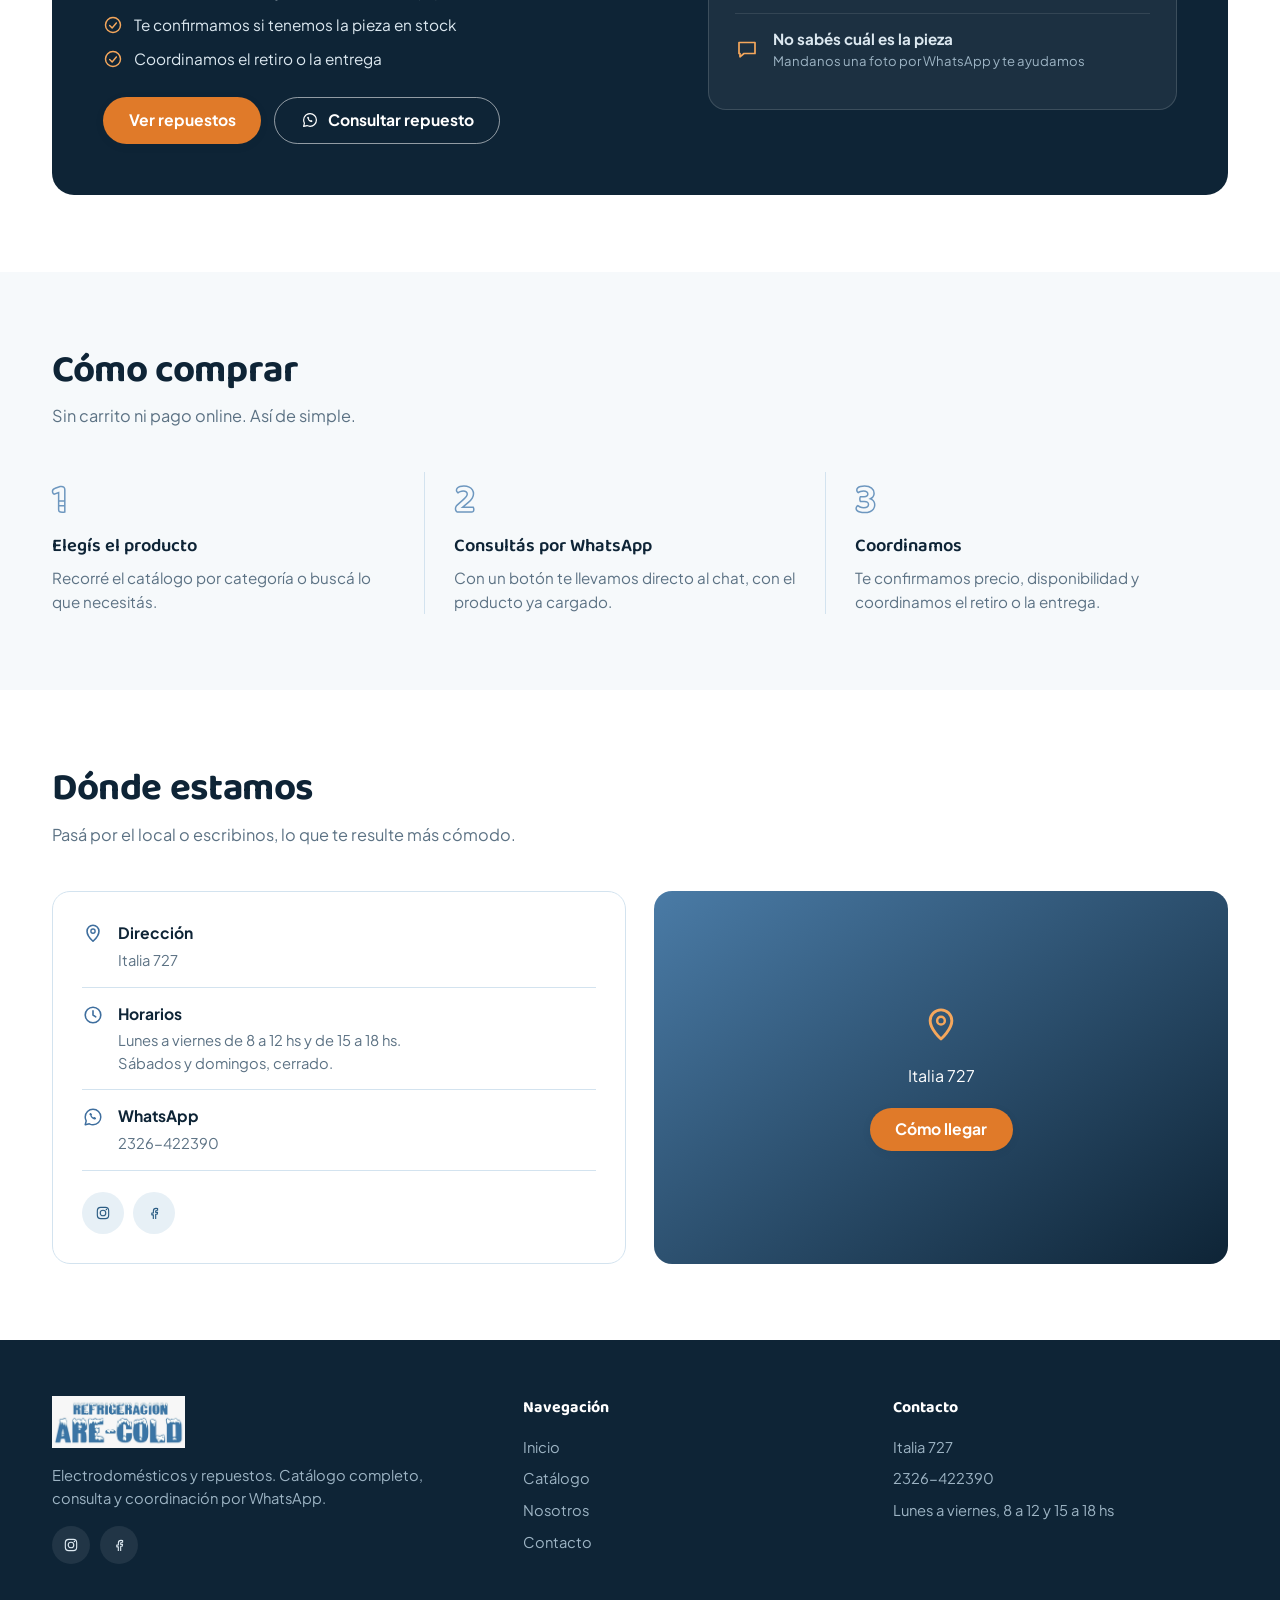
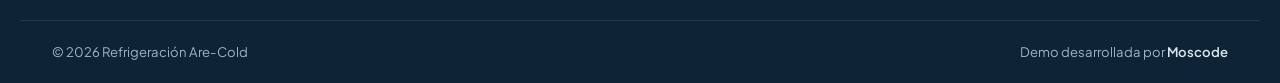
==== commit b7fd58d5: "Rediseño de etiquetas, pulido visual y fotos de stock por categoría Corrige un bug de CSS que hacía " ====
--- a/index.html
+++ b/index.html
@@ -82,6 +82,7 @@
   <symbol id="icon-instagram" viewBox="0 0 24 24"><rect x="3.5" y="3.5" width="17" height="17" rx="5" stroke="currentColor" stroke-width="1.7"/><circle cx="12" cy="12" r="4.2" stroke="currentColor" stroke-width="1.7"/><circle cx="17.1" cy="6.9" r="1.1" fill="currentColor" stroke="none"/></symbol>
   <symbol id="icon-facebook" viewBox="0 0 24 24"><path d="M14.5 21v-7.2h2.4l0.4-2.8h-2.8V9.2c0-0.8 0.2-1.4 1.4-1.4h1.5V5.3C16.9 5.2 16 5.1 15 5.1c-2.3 0-3.9 1.4-3.9 4v2.9H8.7v2.8H11V21" fill="none" stroke="currentColor" stroke-width="1.7" stroke-linejoin="round"/></symbol>
   <symbol id="icon-check" viewBox="0 0 24 24"><circle cx="12" cy="12" r="9" stroke="currentColor" stroke-width="1.75"/><polyline points="8 12.5 11 15.5 16 9.5" fill="none" stroke="currentColor" stroke-width="1.75" stroke-linecap="round" stroke-linejoin="round"/></symbol>
+  <symbol id="icon-star" viewBox="0 0 24 24"><path d="M12 3.2 14.6 9 21 9.7 16.2 13.9 17.6 20.2 12 16.9 6.4 20.2 7.8 13.9 3 9.7 9.4 9Z" fill="none" stroke="currentColor" stroke-width="1.6" stroke-linejoin="round"/></symbol>
   <symbol id="icon-truck" viewBox="0 0 24 24"><rect x="2" y="7" width="12" height="9" rx="1" stroke="currentColor" stroke-width="1.7"/><path d="M14 10h4l3 3v3h-7z" stroke="currentColor" stroke-width="1.7" stroke-linejoin="round"/><circle cx="7" cy="18" r="1.7" stroke="currentColor" stroke-width="1.5"/><circle cx="17.5" cy="18" r="1.7" stroke="currentColor" stroke-width="1.5"/></symbol>
   <symbol id="icon-message" viewBox="0 0 24 24"><path d="M4 5.5h16v11H9l-4 3.3V16.5H4Z" stroke="currentColor" stroke-width="1.7" stroke-linejoin="round"/></symbol>
   <symbol id="icon-tag" viewBox="0 0 24 24"><path d="M3.5 12.3 12.3 3.5H19a1.5 1.5 0 0 1 1.5 1.5v6.7L11.7 20.5a1.5 1.5 0 0 1-2.1 0l-6.1-6.1a1.5 1.5 0 0 1 0-2.1Z" stroke="currentColor" stroke-width="1.7" stroke-linejoin="round"/><circle cx="15.8" cy="8.2" r="1.3" fill="currentColor" stroke="none"/></symbol>
@@ -173,13 +174,13 @@
         </div>
       </div>
       <div class="hero__visual" aria-hidden="true">
+        <img class="hero__visual-img" src="assets/productos/hero.jpg" alt="">
         <svg class="frost-edge" viewBox="0 0 400 34" preserveAspectRatio="none"><use href="#icon-frost-strip"></use></svg>
         <div class="hero__visual-content">
-          <svg class="icon" aria-hidden="true"><use href="#icon-fridge"></use></svg>
           <strong>Heladeras, aires, lavarropas y más</strong>
           <span>Catálogo completo con consulta directa</span>
         </div>
-        <span class="photo-note">Foto del local / productos</span>
+        <span class="photo-note">Imagen ilustrativa</span>
       </div>
     </div>
   </section>
@@ -229,6 +230,7 @@
   <section class="section">
     <div class="container">
       <div class="spares reveal">
+        <svg class="spares__frost" viewBox="0 0 400 34" preserveAspectRatio="none" aria-hidden="true"><use href="#icon-frost-strip"></use></svg>
         <div class="spares__copy">
           <h2>¿Se te rompió un equipo? Puede que sea solo el repuesto</h2>
           <p>Trabajamos también la parte de repuestos: burletes, motores, termostatos y otras piezas puntuales para tu heladera, freezer o lavarropas.</p>
--- a/css/styles.css
+++ b/css/styles.css
@@ -42,8 +42,9 @@
   --font-display: 'Baloo 2', 'Segoe UI', sans-serif;
   --font-body: 'Plus Jakarta Sans', 'Segoe UI', sans-serif;
 
-  /* --- Radios (sistema único: cards y paneles 18px, botones full-pill) --- */
+  /* --- Radios (sistema único: cards 18px, paneles grandes 22px, botones full-pill) --- */
   --radius-card: 18px;
+  --radius-lg: 22px;
   --radius-sm: 10px;
   --radius-pill: 999px;
 
@@ -421,34 +422,42 @@
 
 .hero__visual{
   position: relative;
-  border-radius: 22px;
+  border-radius: var(--radius-lg);
   overflow: hidden;
   aspect-ratio: 4/3.2;
   background:
     linear-gradient(145deg, var(--blue-500), var(--blue-700));
   box-shadow: var(--shadow-lg);
 }
+.hero__visual-img{
+  position: absolute;
+  inset: 0;
+  width: 100%;
+  height: 100%;
+  object-fit: cover;
+}
+.hero__visual::after{
+  content: "";
+  position: absolute;
+  inset: 0;
+  background: linear-gradient(0deg, rgba(14,36,54,.78) 0%, rgba(14,36,54,.15) 42%, rgba(14,36,54,0) 60%);
+}
 .hero__visual .frost-edge{
   position: absolute;
   left: 0; right: 0; top: 0;
+  width: 100%;
   height: 44px;
   color: var(--white);
+  z-index: 2;
 }
 .hero__visual-content{
   position: absolute;
-  inset: 0;
+  left: 0; right: 0; bottom: 0;
+  z-index: 2;
   display: flex;
   flex-direction: column;
-  align-items: center;
-  justify-content: center;
-  gap: .9rem;
-  padding: 2rem;
-  text-align: center;
-}
-.hero__visual-content .icon{
-  width: 64px;
-  height: 64px;
-  color: rgba(255,255,255,.85);
+  gap: .3rem;
+  padding: 1.6rem 1.8rem 3rem;
 }
 .hero__visual-content strong{
   font-family: var(--font-display);
@@ -457,12 +466,13 @@
 }
 .hero__visual-content span{
   font-size: .92rem;
-  color: rgba(255,255,255,.7);
+  color: rgba(255,255,255,.75);
 }
 .photo-note{
   position: absolute;
   left: 1rem;
   bottom: 1rem;
+  z-index: 2;
   background: rgba(14,36,54,.55);
   color: rgba(255,255,255,.85);
   font-size: .74rem;
@@ -527,22 +537,30 @@
 
 .badge{
   position: absolute;
-  top: .7rem;
-  left: .7rem;
+  top: .75rem;
+  left: .75rem;
   display: inline-flex;
   align-items: center;
   gap: .3rem;
-  padding: .32rem .7rem;
+  padding: .3rem .65rem;
   border-radius: var(--radius-pill);
-  font-size: .74rem;
-  font-weight: 700;
+  font-family: var(--font-body);
+  font-size: .72rem;
+  font-weight: 600;
   letter-spacing: .01em;
+  line-height: 1;
   z-index: 2;
-}
-.badge .icon{ width: .95em; height: .95em; }
+  box-shadow: var(--shadow-sm);
+}
+.badge__icon{
+  width: 12px;
+  height: 12px;
+  flex-shrink: 0;
+  fill: none;
+}
 .badge--oferta{ background: var(--accent); color: var(--white); }
 .badge--destacado{ background: var(--ink); color: var(--white); }
-.badge--nuevo{ background: var(--blue-600); color: var(--white); }
+.badge--nuevo{ background: var(--white); color: var(--blue-700); border: 1.5px solid var(--blue-300); box-shadow: none; }
 
 /* =========================================================
    Placeholder de foto de producto
@@ -564,6 +582,13 @@
   max-width: 72px;
   max-height: 72px;
   color: var(--blue-400);
+}
+.photo-block--photo img{
+  position: absolute;
+  inset: 0;
+  width: 100%;
+  height: 100%;
+  object-fit: cover;
 }
 .photo-block__tag{
   position: absolute;
@@ -782,12 +807,20 @@
 .spares{
   background: var(--ink);
   color: var(--text-on-dark);
-  border-radius: 26px;
+  border-radius: var(--radius-lg);
   padding: clamp(2rem, 5vw, 3.2rem);
   display: grid;
   gap: 2rem;
   position: relative;
   overflow: hidden;
+}
+.spares__frost{
+  position: absolute;
+  left: 0; right: 0; top: 0;
+  width: 100%;
+  height: 30px;
+  color: var(--white);
+  z-index: 1;
 }
 @media (min-width: 860px){
   .spares{ grid-template-columns: 1.1fr .9fr; align-items: center; }
@@ -1048,13 +1081,13 @@
   max-width: 760px;
   max-height: 92vh;
   overflow-y: auto;
-  border-radius: 22px 22px 0 0;
+  border-radius: var(--radius-lg) var(--radius-lg) 0 0;
   transform: translateY(24px);
   transition: transform .26s cubic-bezier(.16,1,.3,1);
   position: relative;
 }
 @media (min-width: 768px){
-  .product-modal{ border-radius: 22px; }
+  .product-modal{ border-radius: var(--radius-lg); }
 }
 .modal-overlay.is-open .product-modal{ transform: translateY(0); }
 
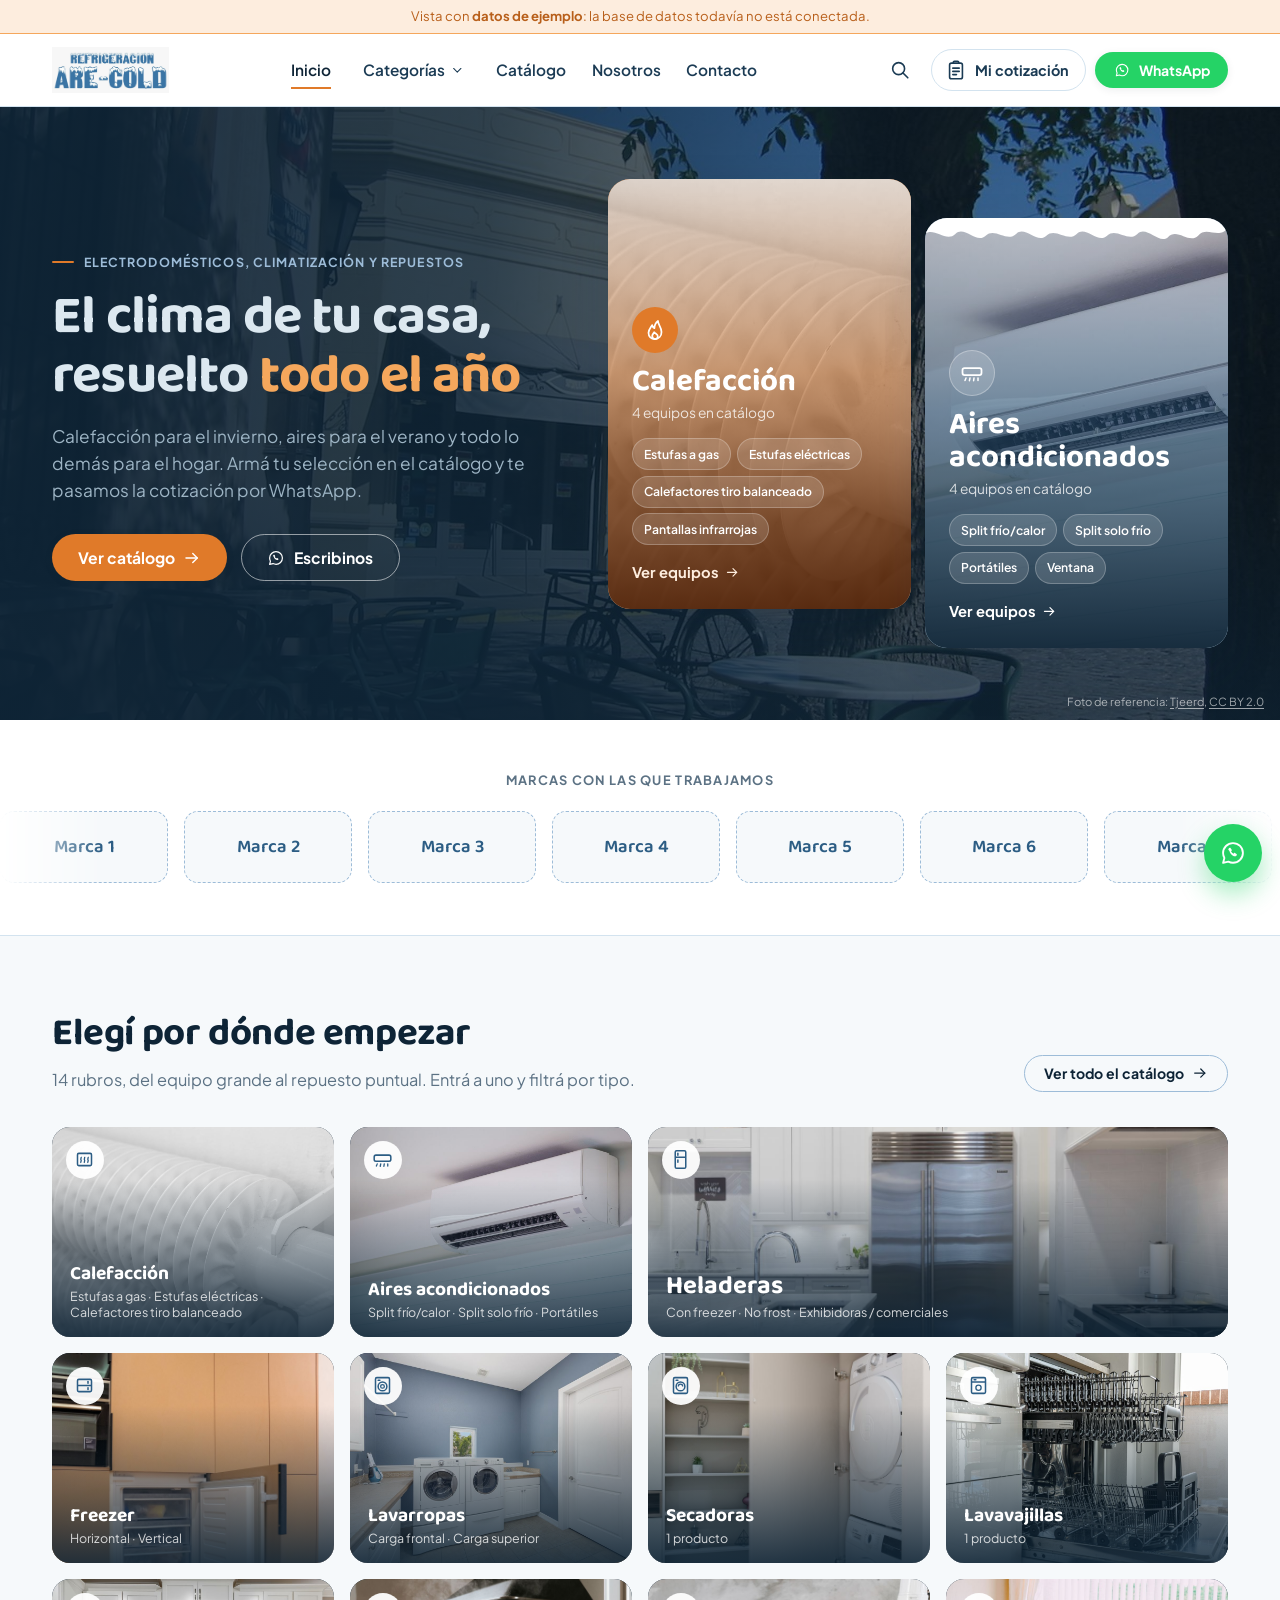
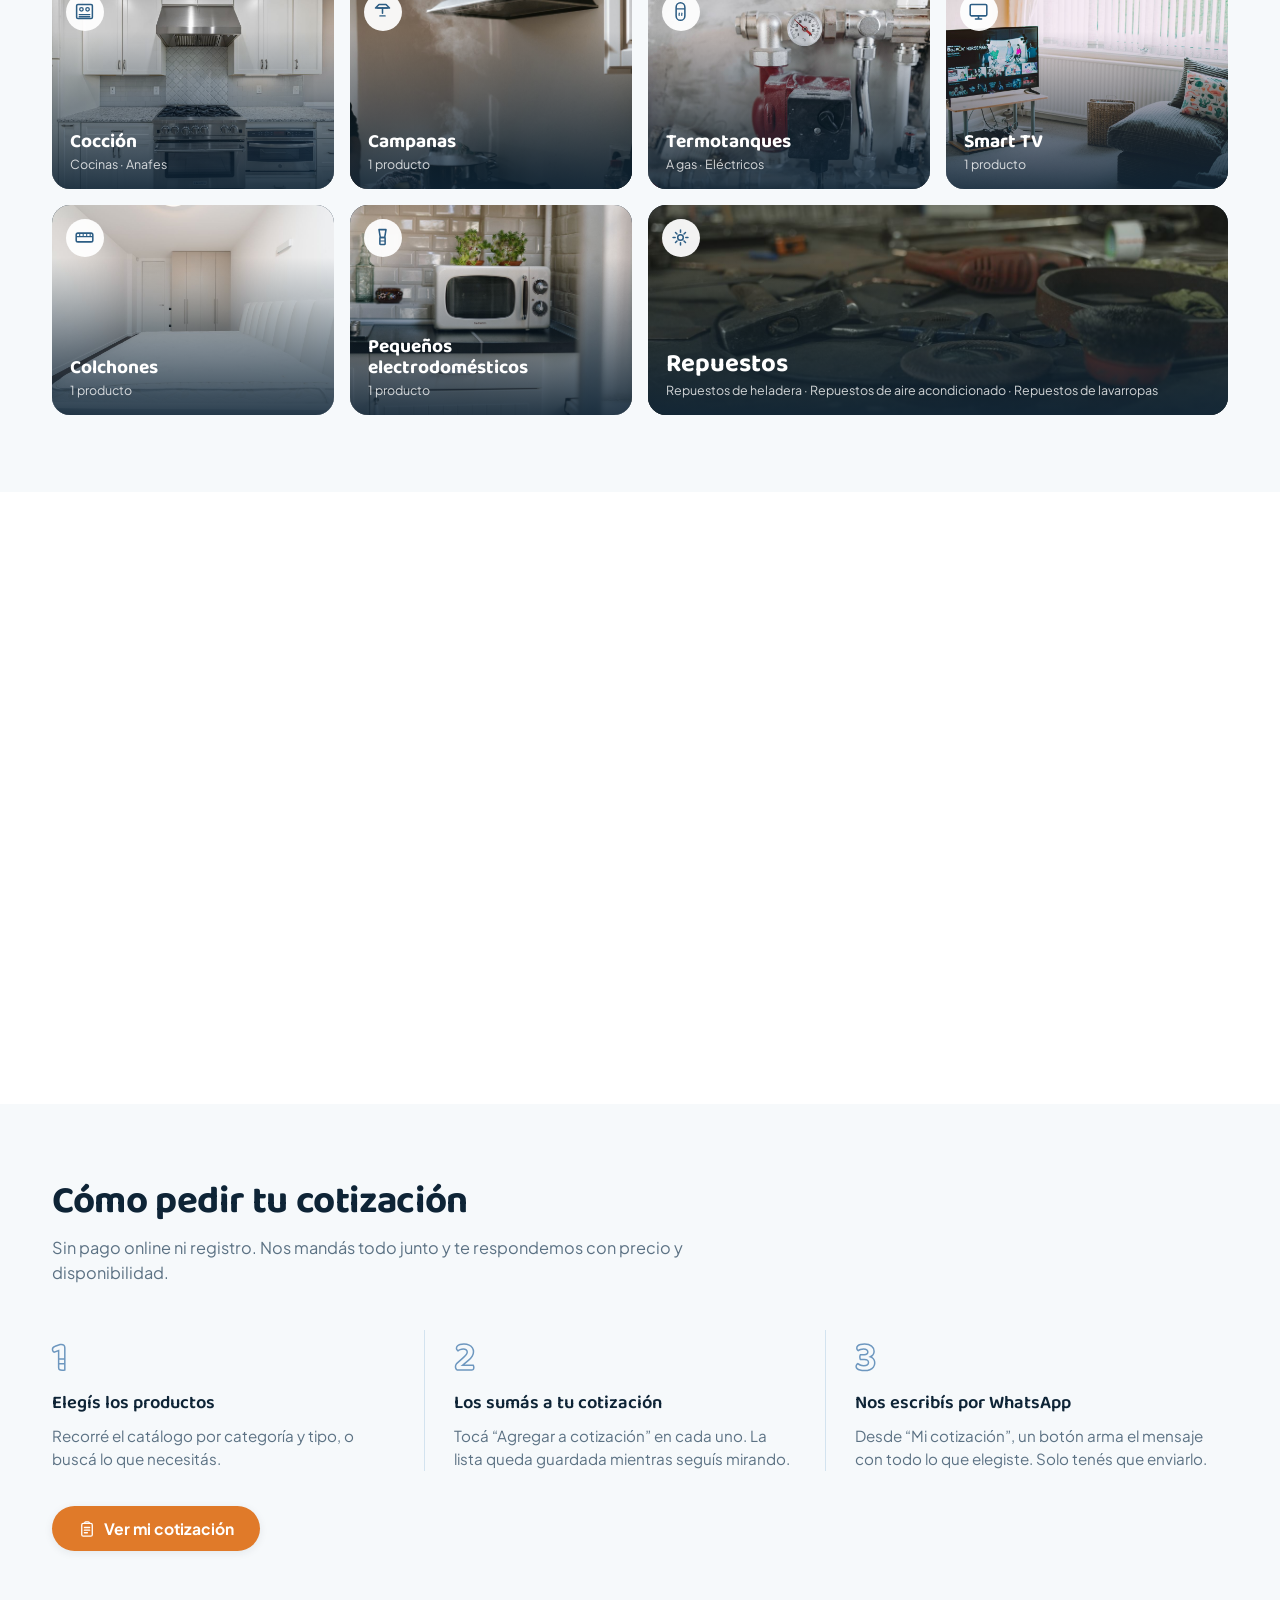
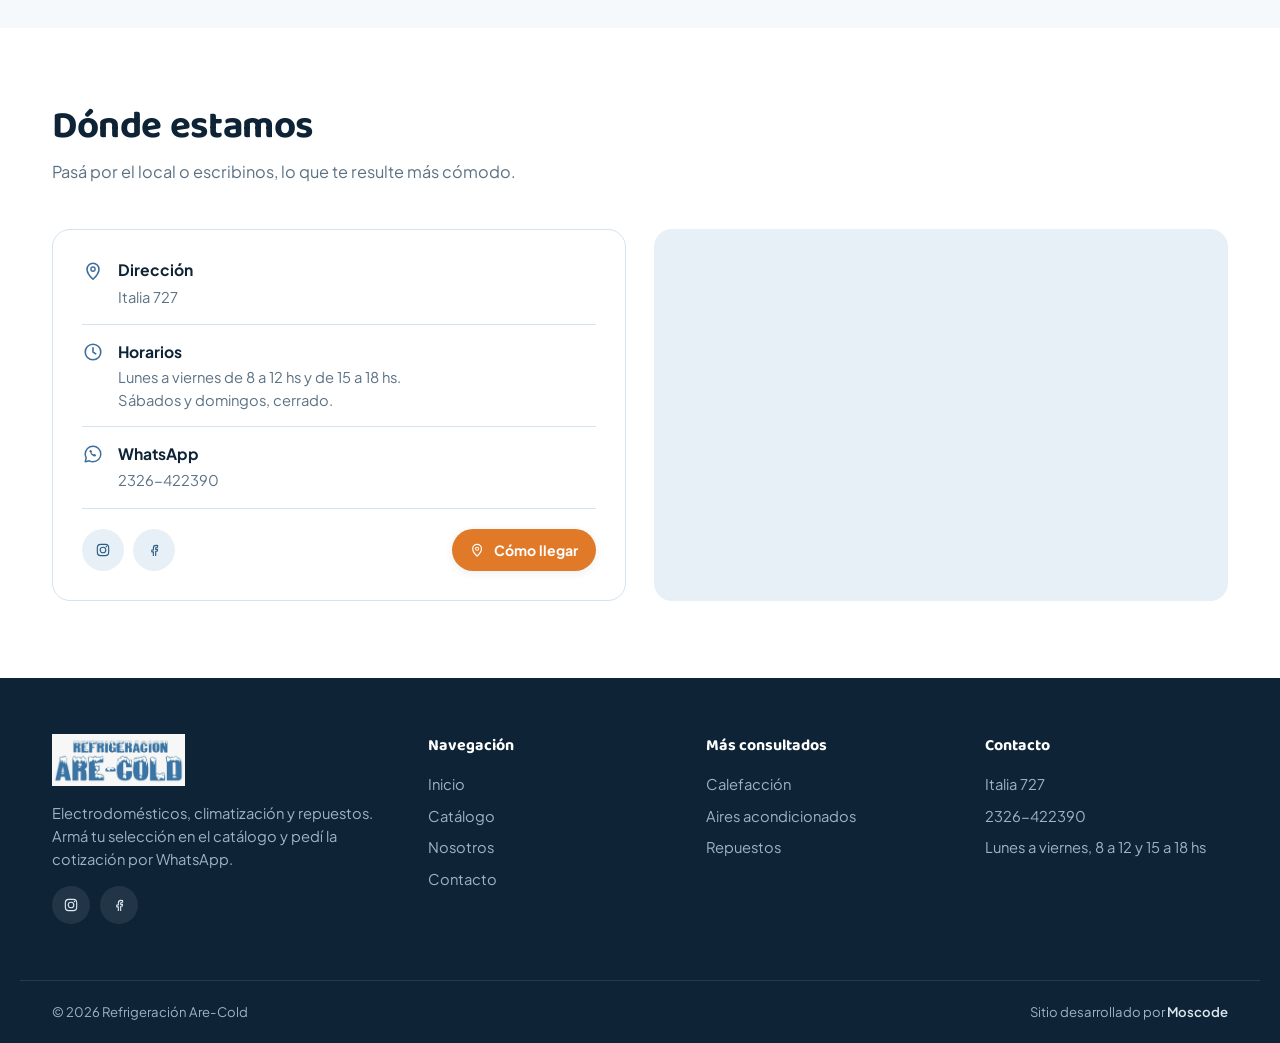
==== commit e00a902f: "Versión final: panel con backend PHP + MySQL, cotización y catálogo renovado Fase 2 - Subcategorías " ====
--- a/index.html
+++ b/index.html
@@ -3,8 +3,8 @@
 <head>
 <meta charset="UTF-8">
 <meta name="viewport" content="width=device-width, initial-scale=1.0">
-<title>Refrigeración Are-Cold | Electrodomésticos y repuestos en Chivilcoy</title>
-<meta name="description" content="Heladeras, lavarropas, aires acondicionados, termotanques y repuestos. Mirá el catálogo y consultá disponibilidad y precio por WhatsApp.">
+<title>Refrigeración Are-Cold | Electrodomésticos, climatización y repuestos en San Antonio de Areco</title>
+<meta name="description" content="Calefacción, aires acondicionados, heladeras, lavarropas y repuestos. Armá tu selección en el catálogo y pedí la cotización por WhatsApp.">
 <meta name="theme-color" content="#0e2436">
 
 <meta property="og:type" content="website">
@@ -29,6 +29,9 @@
   "address": {
     "@type": "PostalAddress",
     "streetAddress": "Italia 727",
+    "addressLocality": "San Antonio de Areco",
+    "postalCode": "B2760",
+    "addressRegion": "Buenos Aires",
     "addressCountry": "AR"
   },
   "openingHoursSpecification": [
@@ -55,113 +58,23 @@
 <body>
 <a class="skip-link" href="#main">Saltar al contenido</a>
 
-<!-- Sprite de íconos, embebido para que la demo funcione abriendo el archivo directo -->
-<svg class="icon-sprite" aria-hidden="true">
-  <symbol id="icon-fridge" viewBox="0 0 24 24"><rect x="6" y="2" width="12" height="20" rx="1.5" fill="none" stroke="currentColor" stroke-width="1.75"/><line x1="6" y1="9.5" x2="18" y2="9.5" stroke="currentColor" stroke-width="1.75"/><line x1="9" y1="5" x2="9" y2="7" stroke="currentColor" stroke-width="1.75" stroke-linecap="round"/><line x1="9" y1="12.5" x2="9" y2="15" stroke="currentColor" stroke-width="1.75" stroke-linecap="round"/></symbol>
-  <symbol id="icon-freezer" viewBox="0 0 24 24"><rect x="4" y="5" width="16" height="14" rx="1.5" fill="none" stroke="currentColor" stroke-width="1.75"/><line x1="4" y1="12" x2="20" y2="12" stroke="currentColor" stroke-width="1.75"/><line x1="16" y1="7.5" x2="16" y2="9.5" stroke="currentColor" stroke-width="1.75" stroke-linecap="round"/><line x1="16" y1="14.5" x2="16" y2="16.5" stroke="currentColor" stroke-width="1.75" stroke-linecap="round"/></symbol>
-  <symbol id="icon-washer" viewBox="0 0 24 24"><rect x="4" y="3" width="16" height="18" rx="1.5" fill="none" stroke="currentColor" stroke-width="1.75"/><circle cx="12" cy="13" r="5" stroke="currentColor" stroke-width="1.75"/><circle cx="12" cy="13" r="2.1" stroke="currentColor" stroke-width="1.5"/><line x1="7" y1="6" x2="9" y2="6" stroke="currentColor" stroke-width="1.75" stroke-linecap="round"/></symbol>
-  <symbol id="icon-dryer" viewBox="0 0 24 24"><rect x="4" y="3" width="16" height="18" rx="1.5" fill="none" stroke="currentColor" stroke-width="1.75"/><circle cx="12" cy="13" r="5" stroke="currentColor" stroke-width="1.75"/><path d="M9.5 13c0-1.4 1.1-2.5 2.5-2.5s2.5 1.1 2.5 2.5" stroke="currentColor" stroke-width="1.5"/><line x1="7" y1="6" x2="9" y2="6" stroke="currentColor" stroke-width="1.75" stroke-linecap="round"/></symbol>
-  <symbol id="icon-dishwasher" viewBox="0 0 24 24"><rect x="4" y="3" width="16" height="18" rx="1.5" fill="none" stroke="currentColor" stroke-width="1.75"/><line x1="4" y1="8" x2="20" y2="8" stroke="currentColor" stroke-width="1.75"/><circle cx="12" cy="14.5" r="3" stroke="currentColor" stroke-width="1.5"/><line x1="7" y1="5.5" x2="9" y2="5.5" stroke="currentColor" stroke-width="1.75" stroke-linecap="round"/></symbol>
-  <symbol id="icon-stove" viewBox="0 0 24 24"><rect x="3" y="4" width="18" height="16" rx="1.5" fill="none" stroke="currentColor" stroke-width="1.75"/><circle cx="8.5" cy="9.5" r="2" stroke="currentColor" stroke-width="1.5"/><circle cx="15.5" cy="9.5" r="2" stroke="currentColor" stroke-width="1.5"/><line x1="6" y1="15.5" x2="18" y2="15.5" stroke="currentColor" stroke-width="1.5" stroke-linecap="round"/><line x1="6" y1="18" x2="18" y2="18" stroke="currentColor" stroke-width="1.5" stroke-linecap="round"/></symbol>
-  <symbol id="icon-hood" viewBox="0 0 24 24"><path d="M4 8 L8 4 H16 L20 8 Z" fill="none" stroke="currentColor" stroke-width="1.75" stroke-linejoin="round"/><line x1="6" y1="8" x2="18" y2="8" stroke="currentColor" stroke-width="1.75"/><line x1="12" y1="8" x2="12" y2="14" stroke="currentColor" stroke-width="1.75" stroke-linecap="round"/><line x1="9" y1="17" x2="15" y2="17" stroke="currentColor" stroke-width="1.5" stroke-linecap="round"/></symbol>
-  <symbol id="icon-ac" viewBox="0 0 24 24"><rect x="2.5" y="7" width="19" height="7" rx="2" fill="none" stroke="currentColor" stroke-width="1.75"/><line x1="6" y1="17" x2="5" y2="19.5" stroke="currentColor" stroke-width="1.5" stroke-linecap="round"/><line x1="10" y1="17" x2="9.4" y2="19.7" stroke="currentColor" stroke-width="1.5" stroke-linecap="round"/><line x1="14" y1="17" x2="13.6" y2="19.7" stroke="currentColor" stroke-width="1.5" stroke-linecap="round"/><line x1="18" y1="17" x2="18" y2="19.5" stroke="currentColor" stroke-width="1.5" stroke-linecap="round"/></symbol>
-  <symbol id="icon-heater" viewBox="0 0 24 24"><rect x="4" y="5" width="16" height="14" rx="1.5" fill="none" stroke="currentColor" stroke-width="1.75"/><path d="M8 9c1 1.4 -1 2 0 3.4 1 1.4 -1 2 0 3.4" stroke="currentColor" stroke-width="1.5"/><path d="M12 9c1 1.4 -1 2 0 3.4 1 1.4 -1 2 0 3.4" stroke="currentColor" stroke-width="1.5"/><path d="M16 9c1 1.4 -1 2 0 3.4 1 1.4 -1 2 0 3.4" stroke="currentColor" stroke-width="1.5"/></symbol>
-  <symbol id="icon-waterheater" viewBox="0 0 24 24"><rect x="7" y="2" width="10" height="20" rx="5" fill="none" stroke="currentColor" stroke-width="1.75"/><line x1="7" y1="9" x2="17" y2="9" stroke="currentColor" stroke-width="1.5"/><path d="M10.5 14c0.8 0.9 -0.8 1.4 0 2.3" stroke="currentColor" stroke-width="1.4" stroke-linecap="round"/><path d="M13.5 14c0.8 0.9 -0.8 1.4 0 2.3" stroke="currentColor" stroke-width="1.4" stroke-linecap="round"/></symbol>
-  <symbol id="icon-tv" viewBox="0 0 24 24"><rect x="2.5" y="4" width="19" height="13" rx="1.5" fill="none" stroke="currentColor" stroke-width="1.75"/><line x1="8.5" y1="20.5" x2="15.5" y2="20.5" stroke="currentColor" stroke-width="1.75" stroke-linecap="round"/><line x1="12" y1="17" x2="12" y2="20.5" stroke="currentColor" stroke-width="1.75"/></symbol>
-  <symbol id="icon-mattress" viewBox="0 0 24 24"><rect x="2.5" y="7" width="19" height="10" rx="2" fill="none" stroke="currentColor" stroke-width="1.75"/><line x1="2.5" y1="11" x2="21.5" y2="11" stroke="currentColor" stroke-width="1.5"/><line x1="6.5" y1="7" x2="6.5" y2="11" stroke="currentColor" stroke-width="1.25"/><line x1="10.5" y1="7" x2="10.5" y2="11" stroke="currentColor" stroke-width="1.25"/><line x1="14.5" y1="7" x2="14.5" y2="11" stroke="currentColor" stroke-width="1.25"/><line x1="18.5" y1="7" x2="18.5" y2="11" stroke="currentColor" stroke-width="1.25"/></symbol>
-  <symbol id="icon-blender" viewBox="0 0 24 24"><path d="M8 3 H16 L14.5 12 H9.5 Z" fill="none" stroke="currentColor" stroke-width="1.75" stroke-linejoin="round"/><rect x="9" y="12" width="6" height="8" rx="1" fill="none" stroke="currentColor" stroke-width="1.75"/><line x1="9" y1="16" x2="15" y2="16" stroke="currentColor" stroke-width="1.25"/></symbol>
-  <symbol id="icon-gear" viewBox="0 0 24 24"><circle cx="12" cy="12" r="3.2" stroke="currentColor" stroke-width="1.75"/><path d="M12 3.5v2.4M12 18.1v2.4M20.5 12h-2.4M5.9 12H3.5M17.7 6.3l-1.7 1.7M8 16l-1.7 1.7M17.7 17.7L16 16M8 8 6.3 6.3" stroke="currentColor" stroke-width="1.75" stroke-linecap="round"/></symbol>
-  <symbol id="icon-whatsapp" viewBox="0 0 24 24"><path d="M12 3.5c-4.7 0-8.5 3.8-8.5 8.5 0 1.5 0.4 2.9 1.1 4.2L3.5 20.5l4.5-1.1c1.2 0.6 2.6 1 4 1 4.7 0 8.5-3.8 8.5-8.5S16.7 3.5 12 3.5Z" fill="none" stroke="currentColor" stroke-width="1.6" stroke-linejoin="round"/><path d="M9 10.2c0.3 2 2.6 4.3 4.6 4.6 0.8 0.1 1.4-0.5 1.7-1.1 0.1-0.3 0-0.6-0.3-0.8l-1.3-0.9c-0.3-0.2-0.6-0.1-0.8 0.1l-0.4 0.5c-0.9-0.5-1.7-1.3-2.2-2.2l0.5-0.4c0.2-0.2 0.3-0.5 0.1-0.8l-0.9-1.3c-0.2-0.3-0.5-0.4-0.8-0.3-0.6 0.3-1.2 0.9-1.2 1.6Z" fill="currentColor" stroke="none"/></symbol>
-  <symbol id="icon-search" viewBox="0 0 24 24"><circle cx="10.5" cy="10.5" r="6.5" stroke="currentColor" stroke-width="1.75"/><line x1="15.3" y1="15.3" x2="20.5" y2="20.5" stroke="currentColor" stroke-width="1.75" stroke-linecap="round"/></symbol>
-  <symbol id="icon-pin" viewBox="0 0 24 24"><path d="M12 21s-6.5-5.9-6.5-11A6.5 6.5 0 0 1 18.5 10c0 5.1-6.5 11-6.5 11Z" stroke="currentColor" stroke-width="1.75" stroke-linejoin="round"/><circle cx="12" cy="10" r="2.3" stroke="currentColor" stroke-width="1.5"/></symbol>
-  <symbol id="icon-clock" viewBox="0 0 24 24"><circle cx="12" cy="12" r="8.5" stroke="currentColor" stroke-width="1.75"/><path d="M12 7.5V12l3 2" stroke="currentColor" stroke-width="1.75" stroke-linecap="round" stroke-linejoin="round"/></symbol>
-  <symbol id="icon-menu" viewBox="0 0 24 24"><line x1="4" y1="7" x2="20" y2="7" stroke="currentColor" stroke-width="1.9" stroke-linecap="round"/><line x1="4" y1="12" x2="20" y2="12" stroke="currentColor" stroke-width="1.9" stroke-linecap="round"/><line x1="4" y1="17" x2="20" y2="17" stroke="currentColor" stroke-width="1.9" stroke-linecap="round"/></symbol>
-  <symbol id="icon-close" viewBox="0 0 24 24"><line x1="5.5" y1="5.5" x2="18.5" y2="18.5" stroke="currentColor" stroke-width="1.9" stroke-linecap="round"/><line x1="18.5" y1="5.5" x2="5.5" y2="18.5" stroke="currentColor" stroke-width="1.9" stroke-linecap="round"/></symbol>
-  <symbol id="icon-chevron" viewBox="0 0 24 24"><polyline points="9 6 15 12 9 18" fill="none" stroke="currentColor" stroke-width="1.9" stroke-linecap="round" stroke-linejoin="round"/></symbol>
-  <symbol id="icon-arrow-right" viewBox="0 0 24 24"><line x1="4" y1="12" x2="19" y2="12" stroke="currentColor" stroke-width="1.9" stroke-linecap="round"/><polyline points="13 6 19 12 13 18" fill="none" stroke="currentColor" stroke-width="1.9" stroke-linecap="round" stroke-linejoin="round"/></symbol>
-  <symbol id="icon-instagram" viewBox="0 0 24 24"><rect x="3.5" y="3.5" width="17" height="17" rx="5" stroke="currentColor" stroke-width="1.7"/><circle cx="12" cy="12" r="4.2" stroke="currentColor" stroke-width="1.7"/><circle cx="17.1" cy="6.9" r="1.1" fill="currentColor" stroke="none"/></symbol>
-  <symbol id="icon-facebook" viewBox="0 0 24 24"><path d="M14.5 21v-7.2h2.4l0.4-2.8h-2.8V9.2c0-0.8 0.2-1.4 1.4-1.4h1.5V5.3C16.9 5.2 16 5.1 15 5.1c-2.3 0-3.9 1.4-3.9 4v2.9H8.7v2.8H11V21" fill="none" stroke="currentColor" stroke-width="1.7" stroke-linejoin="round"/></symbol>
-  <symbol id="icon-check" viewBox="0 0 24 24"><circle cx="12" cy="12" r="9" stroke="currentColor" stroke-width="1.75"/><polyline points="8 12.5 11 15.5 16 9.5" fill="none" stroke="currentColor" stroke-width="1.75" stroke-linecap="round" stroke-linejoin="round"/></symbol>
-  <symbol id="icon-star" viewBox="0 0 24 24"><path d="M12 3.2 14.6 9 21 9.7 16.2 13.9 17.6 20.2 12 16.9 6.4 20.2 7.8 13.9 3 9.7 9.4 9Z" fill="none" stroke="currentColor" stroke-width="1.6" stroke-linejoin="round"/></symbol>
-  <symbol id="icon-truck" viewBox="0 0 24 24"><rect x="2" y="7" width="12" height="9" rx="1" stroke="currentColor" stroke-width="1.7"/><path d="M14 10h4l3 3v3h-7z" stroke="currentColor" stroke-width="1.7" stroke-linejoin="round"/><circle cx="7" cy="18" r="1.7" stroke="currentColor" stroke-width="1.5"/><circle cx="17.5" cy="18" r="1.7" stroke="currentColor" stroke-width="1.5"/></symbol>
-  <symbol id="icon-message" viewBox="0 0 24 24"><path d="M4 5.5h16v11H9l-4 3.3V16.5H4Z" stroke="currentColor" stroke-width="1.7" stroke-linejoin="round"/></symbol>
-  <symbol id="icon-tag" viewBox="0 0 24 24"><path d="M3.5 12.3 12.3 3.5H19a1.5 1.5 0 0 1 1.5 1.5v6.7L11.7 20.5a1.5 1.5 0 0 1-2.1 0l-6.1-6.1a1.5 1.5 0 0 1 0-2.1Z" stroke="currentColor" stroke-width="1.7" stroke-linejoin="round"/><circle cx="15.8" cy="8.2" r="1.3" fill="currentColor" stroke="none"/></symbol>
-  <symbol id="icon-snow" viewBox="0 0 24 24"><line x1="12" y1="2.5" x2="12" y2="21.5" stroke="currentColor" stroke-width="1.5" stroke-linecap="round"/><line x1="4.4" y1="7.2" x2="19.6" y2="16.8" stroke="currentColor" stroke-width="1.5" stroke-linecap="round"/><line x1="19.6" y1="7.2" x2="4.4" y2="16.8" stroke="currentColor" stroke-width="1.5" stroke-linecap="round"/><polyline points="9.5 5 12 2.5 14.5 5" fill="none" stroke="currentColor" stroke-width="1.3" stroke-linecap="round" stroke-linejoin="round"/><polyline points="9.5 19 12 21.5 14.5 19" fill="none" stroke="currentColor" stroke-width="1.3" stroke-linecap="round" stroke-linejoin="round"/></symbol>
-  <symbol id="icon-frost-strip" viewBox="0 0 400 34" preserveAspectRatio="none">
-    <path d="M0,0 H400 V10 C388,26 372,8 360,20 C348,30 332,10 320,22 C308,30 292,8 280,18 C268,28 252,10 240,20 C228,30 212,8 200,18 C188,28 172,10 160,20 C148,30 132,8 120,18 C108,28 92,10 80,20 C68,30 52,8 40,18 C28,28 12,10 0,18 Z" fill="currentColor"/>
-  </symbol>
-</svg>
-
-<header class="site-header">
-  <div class="container site-header__bar">
-    <a href="index.html" class="site-header__logo" aria-label="Refrigeración Are-Cold, ir al inicio">
-      <img src="assets/logo-arecold.png" alt="Refrigeración Are-Cold">
-    </a>
-
-    <nav class="site-header__nav" aria-label="Navegación principal">
-      <a href="index.html" data-nav-link>Inicio</a>
-      <a href="catalogo.html" data-nav-link>Catálogo</a>
-      <a href="nosotros.html" data-nav-link>Nosotros</a>
-      <a href="contacto.html" data-nav-link>Contacto</a>
-    </nav>
-
-    <div class="site-header__actions">
-      <button type="button" class="icon-btn search-toggle" aria-expanded="false" aria-label="Buscar productos">
-        <svg class="icon" aria-hidden="true"><use href="#icon-search"></use></svg>
-      </button>
-      <a href="#" data-wa="Hola! Quería hacer una consulta." class="btn btn--whatsapp btn--sm header-whatsapp">
-        <svg class="icon" aria-hidden="true"><use href="#icon-whatsapp"></use></svg>
-        WhatsApp
-      </a>
-      <button type="button" class="icon-btn nav-toggle" aria-expanded="false" aria-label="Abrir menú">
-        <svg class="icon" aria-hidden="true"><use href="#icon-menu"></use></svg>
-      </button>
-    </div>
-
-    <div class="search-panel">
-      <div class="container">
-        <form role="search">
-          <input type="search" placeholder="Buscar por producto, ej: heladera, aire, termotanque..." aria-label="Buscar productos">
-          <button type="submit" class="btn btn--primary btn--sm">Buscar</button>
-        </form>
-      </div>
-    </div>
-  </div>
-</header>
-
-<div class="mobile-nav" aria-hidden="true">
-  <div class="mobile-nav__top">
-    <img src="assets/logo-arecold.png" alt="Refrigeración Are-Cold">
-    <button type="button" class="icon-btn mobile-nav__close" aria-label="Cerrar menú">
-      <svg class="icon" aria-hidden="true"><use href="#icon-close"></use></svg>
-    </button>
-  </div>
-  <nav class="mobile-nav__links" aria-label="Navegación móvil">
-    <a href="index.html">Inicio</a>
-    <a href="catalogo.html">Catálogo</a>
-    <a href="nosotros.html">Nosotros</a>
-    <a href="contacto.html">Contacto</a>
-  </nav>
-  <div class="mobile-nav__footer">
-    <a href="#" data-wa="Hola! Quería hacer una consulta." class="btn btn--whatsapp btn--block">
-      <svg class="icon" aria-hidden="true"><use href="#icon-whatsapp"></use></svg>
-      Escribinos por WhatsApp
-    </a>
-    <div class="mobile-nav__contact">
-      <svg class="icon" aria-hidden="true"><use href="#icon-pin"></use></svg>
-      Italia 727
-    </div>
-  </div>
-</div>
+<div id="site-header"></div>
 
 <main id="main">
 
-  <!-- Hero -->
+  <!-- 1. Hero: el negocio + foco en Calefacción y Aires acondicionados -->
   <section class="hero">
+    <!-- Fondo: foto del local. PLACEHOLDER TEMPORAL (foto de referencia de una esquina de San Antonio de Areco,
+         no es Are-Cold). Se reemplaza desde el panel → Datos del negocio → Foto del local. -->
+    <div class="hero__bg" aria-hidden="true">
+      <img id="hero-bg" alt="" fetchpriority="high">
+    </div>
+    <p class="hero__credit" id="hero-credit" hidden>Foto de referencia: <a href="https://www.flickr.com/photos/76396789@N00/276006161" target="_blank" rel="noopener">Tjeerd</a>, <a href="https://creativecommons.org/licenses/by/2.0/" target="_blank" rel="noopener">CC BY 2.0</a></p>
     <div class="container hero__grid">
       <div class="hero__copy">
-        <h1>Los equipos que tu casa necesita, con la confianza de <em>toda la vida</em></h1>
-        <p>Heladeras, lavarropas, aires acondicionados y repuestos. Mirá el catálogo, elegí lo que buscás y coordinamos todo por WhatsApp.</p>
+        <span class="hero__eyebrow" id="hero-eyebrow">Electrodomésticos, climatización y repuestos</span>
+        <h1 id="hero-title">El clima de tu casa, resuelto <em>todo el año</em></h1>
+        <p id="hero-text">Calefacción para el invierno, aires para el verano y todo lo demás para el hogar. Armá tu selección en el catálogo y te pasamos la cotización por WhatsApp.</p>
         <div class="hero__actions">
           <a href="catalogo.html" class="btn btn--primary">
             Ver catálogo
@@ -173,67 +86,45 @@
           </a>
         </div>
       </div>
-      <div class="hero__visual" aria-hidden="true">
-        <img class="hero__visual-img" src="assets/productos/hero.jpg" alt="">
-        <svg class="frost-edge" viewBox="0 0 400 34" preserveAspectRatio="none"><use href="#icon-frost-strip"></use></svg>
-        <div class="hero__visual-content">
-          <strong>Heladeras, aires, lavarropas y más</strong>
-          <span>Catálogo completo con consulta directa</span>
-        </div>
-        <span class="photo-note">Imagen ilustrativa</span>
-      </div>
-    </div>
-  </section>
-
-  <!-- Ofertas / destacados -->
-  <section class="section offers">
+      <div class="hero-focus" id="hero-focus" aria-label="Categorías más consultadas"></div>
+    </div>
+  </section>
+
+  <!-- 2. Marcas -->
+  <section class="brands" aria-labelledby="brands-title">
+    <div class="container brands__head">
+      <h2 id="brands-title">Marcas con las que trabajamos</h2>
+    </div>
+    <div class="brands__viewport">
+      <ul class="brands__track" id="brands-track"></ul>
+    </div>
+  </section>
+
+  <!-- 3. Categorías principales -->
+  <section class="section section--frost cat-section">
     <div class="container">
       <div class="section-head-row reveal">
         <div class="section-head">
-          <h2>Ofertas y destacados</h2>
-          <p>Una selección con etiqueta especial. Como no publicamos precios, consultanos y te confirmamos condiciones al momento.</p>
-        </div>
-      </div>
-      <div class="offers__track reveal" id="offers-track" aria-label="Productos en oferta o destacados"></div>
-    </div>
-  </section>
-
-  <!-- Categorías -->
-  <section class="section section--frost">
-    <div class="container">
-      <div class="section-head reveal">
-        <h2>Recorré el catálogo por rubro</h2>
-        <p>14 categorías, del equipo grande al repuesto puntual que estás buscando.</p>
-      </div>
-      <div class="cat-mosaic reveal" id="category-mosaic"></div>
-    </div>
-  </section>
-
-  <!-- Productos destacados -->
-  <section class="section">
-    <div class="container">
-      <div class="section-head-row reveal">
-        <div class="section-head">
-          <h2>Productos destacados</h2>
-          <p>Una muestra de lo que vas a encontrar. El catálogo completo tiene alrededor de 200 productos.</p>
+          <h2>Elegí por dónde empezar</h2>
+          <p>14 rubros, del equipo grande al repuesto puntual. Entrá a uno y filtrá por tipo.</p>
         </div>
         <a href="catalogo.html" class="btn btn--ghost-dark btn--sm">
           Ver todo el catálogo
           <svg class="icon" aria-hidden="true"><use href="#icon-arrow-right"></use></svg>
         </a>
       </div>
-      <div class="product-grid reveal" id="featured-grid"></div>
-    </div>
-  </section>
-
-  <!-- Repuestos -->
+      <div class="cat-showcase" id="category-showcase"></div>
+    </div>
+  </section>
+
+  <!-- 4. Repuestos -->
   <section class="section">
     <div class="container">
       <div class="spares reveal">
         <svg class="spares__frost" viewBox="0 0 400 34" preserveAspectRatio="none" aria-hidden="true"><use href="#icon-frost-strip"></use></svg>
         <div class="spares__copy">
           <h2>¿Se te rompió un equipo? Puede que sea solo el repuesto</h2>
-          <p>Trabajamos también la parte de repuestos: burletes, motores, termostatos y otras piezas puntuales para tu heladera, freezer o lavarropas.</p>
+          <p>Trabajamos también la parte de repuestos: burletes, motores, capacitores, termostatos y otras piezas puntuales para tu heladera, aire acondicionado o lavarropas.</p>
           <ul class="spares__list">
             <li><svg class="icon" aria-hidden="true"><use href="#icon-check"></use></svg>Contanos la marca y el modelo de tu equipo</li>
             <li><svg class="icon" aria-hidden="true"><use href="#icon-check"></use></svg>Te confirmamos si tenemos la pieza en stock</li>
@@ -253,6 +144,10 @@
             <div><strong>Piezas para heladeras y freezers</strong><span>Burletes, termostatos, motores</span></div>
           </div>
           <div class="spares__panel-row">
+            <svg class="icon" aria-hidden="true"><use href="#icon-ac"></use></svg>
+            <div><strong>Piezas para aires acondicionados</strong><span>Capacitores, controles remotos, plaquetas</span></div>
+          </div>
+          <div class="spares__panel-row">
             <svg class="icon" aria-hidden="true"><use href="#icon-washer"></use></svg>
             <div><strong>Piezas para lavarropas</strong><span>Motores, correas, bombas de agua</span></div>
           </div>
@@ -265,31 +160,37 @@
     </div>
   </section>
 
-  <!-- Cómo comprar -->
+  <!-- 5. Cómo pedir una cotización -->
   <section class="section section--frost">
     <div class="container">
       <div class="section-head reveal">
-        <h2>Cómo comprar</h2>
-        <p>Sin carrito ni pago online. Así de simple.</p>
+        <h2>Cómo pedir tu cotización</h2>
+        <p>Sin pago online ni registro. Nos mandás todo junto y te respondemos con precio y disponibilidad.</p>
       </div>
       <div class="steps reveal">
         <div class="step">
-          <h3>Elegís el producto</h3>
-          <p>Recorré el catálogo por categoría o buscá lo que necesitás.</p>
+          <h3>Elegís los productos</h3>
+          <p>Recorré el catálogo por categoría y tipo, o buscá lo que necesitás.</p>
         </div>
         <div class="step">
-          <h3>Consultás por WhatsApp</h3>
-          <p>Con un botón te llevamos directo al chat, con el producto ya cargado.</p>
+          <h3>Los sumás a tu cotización</h3>
+          <p>Tocá “Agregar a cotización” en cada uno. La lista queda guardada mientras seguís mirando.</p>
         </div>
         <div class="step">
-          <h3>Coordinamos</h3>
-          <p>Te confirmamos precio, disponibilidad y coordinamos el retiro o la entrega.</p>
-        </div>
-      </div>
-    </div>
-  </section>
-
-  <!-- Dónde estamos -->
+          <h3>Nos escribís por WhatsApp</h3>
+          <p>Desde “Mi cotización”, un botón arma el mensaje con todo lo que elegiste. Solo tenés que enviarlo.</p>
+        </div>
+      </div>
+      <div class="steps__cta reveal">
+        <button type="button" class="btn btn--primary" data-quote-open>
+          <svg class="icon" aria-hidden="true"><use href="#icon-clipboard"></use></svg>
+          Ver mi cotización
+        </button>
+      </div>
+    </div>
+  </section>
+
+  <!-- 6. Dónde estamos -->
   <section class="section">
     <div class="container">
       <div class="section-head reveal">
@@ -300,92 +201,50 @@
         <div class="location__card">
           <div class="location__row">
             <svg class="icon" aria-hidden="true"><use href="#icon-pin"></use></svg>
-            <div><strong>Dirección</strong><span>Italia 727</span></div>
+            <div><strong>Dirección</strong><span data-setting="address">Italia 727</span></div>
           </div>
           <div class="location__row">
             <svg class="icon" aria-hidden="true"><use href="#icon-clock"></use></svg>
             <div>
               <strong>Horarios</strong>
-              <p>Lunes a viernes de 8 a 12 hs y de 15 a 18 hs.</p>
-              <p>Sábados y domingos, cerrado.</p>
+              <div data-setting-lines="hours"><p>Lunes a viernes de 8 a 12 hs y de 15 a 18 hs.</p><p>Sábados y domingos, cerrado.</p></div>
             </div>
           </div>
           <div class="location__row">
             <svg class="icon" aria-hidden="true"><use href="#icon-whatsapp"></use></svg>
-            <div><strong>WhatsApp</strong><span>2326-422390</span></div>
+            <div><strong>WhatsApp</strong><span data-setting="whatsappDisplay">2326-422390</span></div>
           </div>
           <div class="location__social">
-            <a href="https://instagram.com/refigeracion.arecold" target="_blank" rel="noopener" aria-label="Instagram de Refrigeración Are-Cold">
+            <a href="#" data-href="instagram" target="_blank" rel="noopener" aria-label="Instagram de Refrigeración Are-Cold">
               <svg class="icon" aria-hidden="true"><use href="#icon-instagram"></use></svg>
             </a>
-            <a href="https://facebook.com" target="_blank" rel="noopener" aria-label="Facebook de Refrigeración Are-Cold">
+            <a href="#" data-href="facebook" target="_blank" rel="noopener" aria-label="Facebook de Refrigeración Are-Cold">
               <svg class="icon" aria-hidden="true"><use href="#icon-facebook"></use></svg>
             </a>
-          </div>
-        </div>
-        <div class="location__map">
-          <div class="location__map-content">
-            <svg class="icon" aria-hidden="true"><use href="#icon-pin"></use></svg>
-            <p>Italia 727</p>
-            <a class="btn btn--primary" href="https://www.google.com/maps/search/?api=1&query=Italia+727" target="_blank" rel="noopener">
+            <a class="btn btn--primary btn--sm location__directions" href="#" data-href="maps" target="_blank" rel="noopener">
+              <svg class="icon" aria-hidden="true"><use href="#icon-pin"></use></svg>
               Cómo llegar
             </a>
           </div>
         </div>
+        <div class="location__map location__map--embed" id="location-map">
+          <iframe data-map-embed title="Mapa: Refrigeración Are-Cold, Italia 727, San Antonio de Areco" loading="lazy" referrerpolicy="strict-origin-when-cross-origin" allowfullscreen></iframe>
+          <a class="btn btn--primary location__map-btn" href="#" data-href="maps" target="_blank" rel="noopener">Cómo llegar</a>
+        </div>
       </div>
     </div>
   </section>
 
 </main>
 
-<footer class="site-footer">
-  <div class="container site-footer__top">
-    <div class="site-footer__brand">
-      <img src="assets/logo-arecold.png" alt="Refrigeración Are-Cold">
-      <p>Electrodomésticos y repuestos. Catálogo completo, consulta y coordinación por WhatsApp.</p>
-      <div class="site-footer__social">
-        <a href="https://instagram.com/refigeracion.arecold" target="_blank" rel="noopener" aria-label="Instagram"><svg class="icon" aria-hidden="true"><use href="#icon-instagram"></use></svg></a>
-        <a href="https://facebook.com" target="_blank" rel="noopener" aria-label="Facebook"><svg class="icon" aria-hidden="true"><use href="#icon-facebook"></use></svg></a>
-      </div>
-    </div>
-    <div>
-      <h4>Navegación</h4>
-      <div class="site-footer__list">
-        <a href="index.html">Inicio</a>
-        <a href="catalogo.html">Catálogo</a>
-        <a href="nosotros.html">Nosotros</a>
-        <a href="contacto.html">Contacto</a>
-      </div>
-    </div>
-    <div>
-      <h4>Contacto</h4>
-      <div class="site-footer__list">
-        <span>Italia 727</span>
-        <span>2326-422390</span>
-        <span>Lunes a viernes, 8 a 12 y 15 a 18 hs</span>
-      </div>
-    </div>
-  </div>
-  <div class="container site-footer__bottom">
-    <span>© 2026 Refrigeración Are-Cold</span>
-    <span>Demo desarrollada por <a href="https://moscode.com.ar" target="_blank" rel="noopener">Moscode</a></span>
-  </div>
-</footer>
-
-<a href="#" data-wa="Hola! Quería hacer una consulta." class="float-whatsapp" aria-label="Escribinos por WhatsApp" target="_blank" rel="noopener">
-  <svg class="icon" aria-hidden="true"><use href="#icon-whatsapp"></use></svg>
-</a>
-
-<div id="product-modal" class="modal-overlay" role="dialog" aria-modal="true" aria-labelledby="product-modal-title">
-  <div class="product-modal">
-    <button type="button" class="product-modal__close" aria-label="Cerrar ficha de producto">
-      <svg class="icon" aria-hidden="true"><use href="#icon-close"></use></svg>
-    </button>
-    <div class="product-modal__content"></div>
-  </div>
-</div>
-
-<script src="data/products.js"></script>
+<div id="site-footer"></div>
+
+<script src="api/data.php?format=js"></script>
+<!-- Si se abre sin servidor (doble clic) o PHP no responde, se cargan los DATOS DE EJEMPLO -->
+<script>window.AECOLD_SERVER || document.write('<script src="data/datos-de-ejemplo.js"><\/script>');</script>
+<script src="js/icons.js"></script>
+<script src="js/store.js"></script>
+<script src="js/layout.js"></script>
 <script src="js/main.js"></script>
 <script src="js/home.js"></script>
 </body>
--- a/css/styles.css
+++ b/css/styles.css
@@ -120,6 +120,7 @@
 
 .icon{ width: 1em; height: 1em; fill: none; flex-shrink: 0; }
 .icon-sprite{ position: absolute; width: 0; height: 0; overflow: hidden; }
+[hidden]{ display: none !important; }
 
 .container{
   width: 100%;
@@ -244,7 +245,7 @@
   .site-header__nav{
     display: flex;
     align-items: center;
-    gap: 1.9rem;
+    gap: 1.6rem;
   }
   .site-header__nav a{
     font-weight: 600;
@@ -327,6 +328,7 @@
 
 /* Menú móvil */
 .mobile-nav{
+  overflow-y: auto;
   position: fixed;
   inset: 0;
   z-index: 90;
@@ -346,6 +348,8 @@
   margin-bottom: 2rem;
 }
 .mobile-nav__top img{ height: 40px; }
+.mobile-nav .icon-btn{ color: var(--white); }
+.mobile-nav .icon-btn:hover{ background: rgba(255,255,255,.12); }
 .mobile-nav__links{
   display: flex;
   flex-direction: column;
@@ -360,6 +364,7 @@
 }
 .mobile-nav__footer{
   margin-top: auto;
+  padding-top: 1.5rem;
   display: flex;
   flex-direction: column;
   gap: .75rem;
@@ -391,7 +396,7 @@
 }
 @media (min-width: 900px){
   .hero__grid{
-    grid-template-columns: 1.05fr .95fr;
+    grid-template-columns: .9fr 1.1fr;
     gap: 3rem;
   }
 }
@@ -420,67 +425,6 @@
   gap: .85rem;
 }
 
-.hero__visual{
-  position: relative;
-  border-radius: var(--radius-lg);
-  overflow: hidden;
-  aspect-ratio: 4/3.2;
-  background:
-    linear-gradient(145deg, var(--blue-500), var(--blue-700));
-  box-shadow: var(--shadow-lg);
-}
-.hero__visual-img{
-  position: absolute;
-  inset: 0;
-  width: 100%;
-  height: 100%;
-  object-fit: cover;
-}
-.hero__visual::after{
-  content: "";
-  position: absolute;
-  inset: 0;
-  background: linear-gradient(0deg, rgba(14,36,54,.78) 0%, rgba(14,36,54,.15) 42%, rgba(14,36,54,0) 60%);
-}
-.hero__visual .frost-edge{
-  position: absolute;
-  left: 0; right: 0; top: 0;
-  width: 100%;
-  height: 44px;
-  color: var(--white);
-  z-index: 2;
-}
-.hero__visual-content{
-  position: absolute;
-  left: 0; right: 0; bottom: 0;
-  z-index: 2;
-  display: flex;
-  flex-direction: column;
-  gap: .3rem;
-  padding: 1.6rem 1.8rem 3rem;
-}
-.hero__visual-content strong{
-  font-family: var(--font-display);
-  font-size: 1.3rem;
-  color: var(--white);
-}
-.hero__visual-content span{
-  font-size: .92rem;
-  color: rgba(255,255,255,.75);
-}
-.photo-note{
-  position: absolute;
-  left: 1rem;
-  bottom: 1rem;
-  z-index: 2;
-  background: rgba(14,36,54,.55);
-  color: rgba(255,255,255,.85);
-  font-size: .74rem;
-  padding: .3rem .7rem;
-  border-radius: var(--radius-pill);
-  letter-spacing: .01em;
-}
-
 /* Franja de icing de hielo, recurso puntual */
 .frost-divider{
   width: 100%;
@@ -489,51 +433,6 @@
   display: block;
 }
 .frost-divider--top{ transform: scaleY(-1); }
-
-/* =========================================================
-   Ofertas / destacados (carrusel horizontal con scroll-snap)
-   ========================================================= */
-.offers{ background: var(--white); }
-.offers__track{
-  display: flex;
-  gap: 1.1rem;
-  overflow-x: auto;
-  scroll-snap-type: x mandatory;
-  padding-bottom: .5rem;
-  margin: 0 -1.25rem;
-  padding-inline: 1.25rem;
-  scrollbar-width: thin;
-}
-@media (min-width: 768px){
-  .offers__track{ margin: 0 -2rem; padding-inline: 2rem; }
-}
-.offer-card{
-  scroll-snap-align: start;
-  flex: 0 0 auto;
-  width: min(320px, 82vw);
-  background: var(--frost);
-  border-radius: var(--radius-card);
-  overflow: hidden;
-  box-shadow: var(--shadow-sm);
-  transition: transform .22s cubic-bezier(.16,1,.3,1), box-shadow .22s ease;
-}
-.offer-card:hover{ transform: translateY(-4px); box-shadow: var(--shadow-md); }
-.offer-card__media{ position: relative; }
-.offer-card__body{ padding: 1.1rem 1.2rem 1.3rem; }
-.offer-card__body h3{
-  font-family: var(--font-display);
-  font-size: 1.08rem;
-  color: var(--ink);
-  font-weight: 600;
-  line-height: 1.25;
-}
-.offer-card__body .cat{
-  display: block;
-  font-size: .82rem;
-  color: var(--text-muted);
-  margin-top: .2rem;
-}
-.offer-card__body .btn{ margin-top: .9rem; }
 
 .badge{
   position: absolute;
@@ -603,48 +502,6 @@
 }
 
 /* =========================================================
-   Categorías — mosaico asimétrico
-   ========================================================= */
-.cat-mosaic{
-  display: grid;
-  grid-template-columns: repeat(2, 1fr);
-  gap: .85rem;
-}
-@media (min-width: 640px){
-  .cat-mosaic{ grid-template-columns: repeat(4, 1fr); }
-}
-@media (min-width: 1024px){
-  .cat-mosaic{ grid-template-columns: repeat(6, 1fr); grid-auto-rows: 108px; }
-  .cat-mosaic .cat-tile--big{ grid-column: span 2; grid-row: span 2; }
-}
-.cat-tile{
-  border-radius: var(--radius-card);
-  padding: 1.1rem;
-  display: flex;
-  flex-direction: column;
-  justify-content: space-between;
-  min-height: 108px;
-  background: var(--blue-100);
-  color: var(--ink);
-  transition: transform .2s cubic-bezier(.16,1,.3,1), box-shadow .2s ease, background-color .2s ease;
-  position: relative;
-  overflow: hidden;
-}
-.cat-tile:hover{ transform: translateY(-3px); box-shadow: var(--shadow-md); }
-.cat-tile .icon{ width: 26px; height: 26px; }
-.cat-tile span{
-  font-family: var(--font-display);
-  font-weight: 600;
-  font-size: .96rem;
-  line-height: 1.2;
-}
-.cat-tile--big{ min-height: 232px; background: var(--blue-600); color: var(--white); }
-.cat-tile--big .icon{ width: 34px; height: 34px; }
-.cat-tile--big span{ font-size: 1.15rem; }
-.cat-tile--accent{ background: var(--accent); color: var(--white); }
-.cat-tile--dark{ background: var(--ink); color: var(--white); }
-
-/* =========================================================
    Grilla de productos
    ========================================================= */
 .product-grid{
@@ -695,15 +552,15 @@
   color: var(--ink);
   line-height: 1.28;
 }
-.product-card .btn{
-  margin-top: auto;
-  padding-top: .95rem;
-}
 .product-card button.product-card__open{
   text-align: left;
-  display: block;
+  display: flex;
+  flex-direction: column;
   width: 100%;
-}
+  flex: 1;
+}
+.product-card__foot{ padding: 0 1rem 1rem; }
+.product-card__foot .btn{ white-space: normal; line-height: 1.15; padding-inline: .7rem; text-align: center; }
 
 /* =========================================================
    Catálogo: filtros
@@ -734,32 +591,6 @@
   font-size: 1rem;
 }
 .catalog-search input:focus-visible{ border-color: var(--accent); }
-
-.chip-row{
-  display: flex;
-  gap: .55rem;
-  overflow-x: auto;
-  padding-bottom: .3rem;
-  scrollbar-width: thin;
-}
-.chip{
-  flex: 0 0 auto;
-  padding: .55rem 1.05rem;
-  border-radius: var(--radius-pill);
-  border: 1.5px solid var(--blue-150);
-  background: var(--white);
-  font-size: .9rem;
-  font-weight: 600;
-  color: var(--ink-soft);
-  transition: background-color .18s ease, border-color .18s ease, color .18s ease;
-  white-space: nowrap;
-}
-.chip:hover{ border-color: var(--blue-400); }
-.chip.is-active{
-  background: var(--ink);
-  border-color: var(--ink);
-  color: var(--white);
-}
 
 .catalog-meta{
   display: flex;
@@ -997,7 +828,10 @@
   gap: 2.2rem;
 }
 @media (min-width: 768px){
-  .site-footer__top{ grid-template-columns: 1.3fr 1fr 1fr; }
+  .site-footer__top{ grid-template-columns: 1fr 1fr; }
+}
+@media (min-width: 1024px){
+  .site-footer__top{ grid-template-columns: 1.4fr 1fr 1fr 1fr; }
 }
 .site-footer__brand img{ height: 52px; margin-bottom: 1rem; }
 .site-footer__brand p{ max-width: 34ch; font-size: .92rem; }
@@ -1105,10 +939,7 @@
   box-shadow: var(--shadow-sm);
   z-index: 3;
 }
-.product-modal__media{
-  aspect-ratio: 16/10;
-  position: relative;
-}
+.product-modal__media{ position: relative; }
 .product-modal__body{ padding: 1.6rem 1.6rem 2rem; }
 .product-modal__cat{
   font-size: .78rem;
@@ -1234,3 +1065,1003 @@
   clip: rect(0 0 0 0);
   white-space: nowrap;
 }
+
+/* =========================================================
+   FASE 2 — Header: "Categorías" + mega-menú
+   ========================================================= */
+.nav-cats{
+  display: inline-flex;
+  align-items: center;
+  gap: .3rem;
+  font-weight: 600;
+  font-size: .96rem;
+  color: var(--ink-soft);
+  padding-block: .3rem;
+}
+.nav-cats .icon{ width: .95em; height: .95em; transition: transform .2s ease; }
+.nav-cats[aria-expanded="true"]{ color: var(--ink); }
+.nav-cats[aria-expanded="true"] .icon{ transform: rotate(180deg); }
+
+.mega{
+  position: absolute;
+  left: 0; right: 0;
+  top: 100%;
+  background: var(--white);
+  border-bottom: 1px solid var(--blue-150);
+  box-shadow: var(--shadow-lg);
+  opacity: 0;
+  visibility: hidden;
+  transform: translateY(-6px);
+  transition: opacity .18s ease, transform .22s cubic-bezier(.16,1,.3,1), visibility 0s linear .22s;
+}
+.mega.is-open{
+  opacity: 1;
+  visibility: visible;
+  transform: translateY(0);
+  transition-delay: 0s;
+}
+.mega__inner{
+  display: grid;
+  grid-template-columns: minmax(420px, 1fr) 1.1fr;
+  gap: 1.6rem;
+  padding-block: 1.4rem 1.6rem;
+  max-height: calc(100vh - var(--header-h) - 1rem);
+  overflow-y: auto;
+}
+.mega__cats{
+  display: grid;
+  grid-template-columns: 1fr 1fr;
+  gap: .15rem .5rem;
+  align-content: start;
+}
+.mega__cat{
+  display: flex;
+  align-items: center;
+  gap: .65rem;
+  padding: .6rem .75rem;
+  border-radius: var(--radius-sm);
+  font-weight: 600;
+  font-size: .93rem;
+  color: var(--ink-soft);
+  transition: background-color .15s ease, color .15s ease;
+}
+.mega__cat > .icon:first-child{ width: 20px; height: 20px; color: var(--blue-600); }
+.mega__cat > .icon:last-child:not(:first-child){ width: 15px; height: 15px; margin-left: auto; opacity: .35; }
+.mega__cat[aria-current="true"]{ background: var(--blue-100); color: var(--ink); }
+.mega__cat[aria-current="true"] > .icon:last-child:not(:first-child){ opacity: 1; color: var(--accent); }
+
+.mega__panel{
+  display: grid;
+  grid-template-columns: 1fr 200px;
+  gap: 1.4rem;
+  background: var(--frost);
+  border: 1px solid var(--blue-150);
+  border-radius: var(--radius-card);
+  padding: 1.4rem;
+  min-height: 100%;
+}
+.mega__panel h3{
+  font-family: var(--font-display);
+  font-size: 1.4rem;
+  color: var(--ink);
+  line-height: 1.1;
+}
+.mega__subs{ margin-top: .8rem; display: grid; }
+.mega__subs a{
+  display: flex;
+  align-items: center;
+  justify-content: space-between;
+  gap: 1rem;
+  padding: .6rem .1rem;
+  border-bottom: 1px solid var(--blue-150);
+  font-weight: 600;
+  font-size: .95rem;
+  color: var(--ink-soft);
+}
+.mega__subs a:hover{ color: var(--accent-dark); }
+.mega__subs small{
+  font-size: .74rem;
+  color: var(--text-muted);
+  background: var(--white);
+  border: 1px solid var(--blue-150);
+  border-radius: var(--radius-pill);
+  padding: .1rem .5rem;
+}
+.mega__empty{ margin-top: .8rem; color: var(--text-muted); font-size: .92rem; max-width: 34ch; }
+.mega__all{
+  margin-top: 1.1rem;
+  display: inline-flex;
+  align-items: center;
+  gap: .4rem;
+  font-weight: 700;
+  font-size: .92rem;
+  color: var(--accent-dark);
+}
+.mega__all .icon{ transition: transform .18s ease; }
+.mega__all:hover .icon{ transform: translateX(3px); }
+.mega__photo{
+  width: 100%;
+  height: 100%;
+  min-height: 200px;
+  object-fit: cover;
+  border-radius: 14px;
+}
+.mega__photo--icon{
+  display: flex;
+  align-items: center;
+  justify-content: center;
+  background: var(--blue-100);
+  color: var(--blue-400);
+}
+.mega__photo--icon .icon{ width: 56px; height: 56px; }
+
+/* Botón "Mi cotización" del header */
+.quote-btn{
+  position: relative;
+  display: inline-flex;
+  align-items: center;
+  gap: .5rem;
+  height: 42px;
+  padding: 0 .6rem;
+  border-radius: var(--radius-pill);
+  color: var(--ink-soft);
+  font-weight: 700;
+  font-size: .9rem;
+  transition: background-color .18s ease, border-color .18s ease;
+}
+.quote-btn:hover{ background: var(--blue-100); }
+.quote-btn .icon{ width: 22px; height: 22px; }
+.quote-btn__label{ display: none; }
+.quote-count{
+  position: absolute;
+  top: 1px;
+  right: -1px;
+  min-width: 19px;
+  height: 19px;
+  padding: 0 5px;
+  border-radius: var(--radius-pill);
+  background: var(--accent);
+  color: var(--white);
+  font-size: .7rem;
+  font-weight: 800;
+  line-height: 19px;
+  text-align: center;
+  box-shadow: 0 0 0 2px var(--white);
+}
+.quote-count--inline{ position: static; box-shadow: none; margin-left: .2rem; }
+@media (min-width: 1200px){
+  .quote-btn{ border: 1.5px solid var(--blue-150); padding: 0 1rem 0 .8rem; }
+  .quote-btn__label{ display: inline; }
+  .quote-btn .quote-count{ position: static; box-shadow: none; }
+}
+
+/* Menú móvil: categorías en acordeón */
+.mobile-nav__cats summary{
+  font-family: var(--font-display);
+  font-size: 1.6rem;
+  font-weight: 600;
+  padding: .7rem 0;
+  border-bottom: 1px solid rgba(255,255,255,.1);
+  list-style: none;
+  display: flex;
+  align-items: center;
+  justify-content: space-between;
+  cursor: pointer;
+}
+.mobile-nav__cats summary::-webkit-details-marker,
+.mobile-cat-group summary::-webkit-details-marker{ display: none; }
+.mobile-nav__cats summary .icon{ width: 22px; height: 22px; transition: transform .2s ease; }
+.mobile-nav__cats[open] > summary .icon{ transform: rotate(180deg); }
+.mobile-nav__cats ul{ padding: .4rem 0 .8rem; }
+.mobile-nav__links .mobile-cat{
+  display: flex;
+  align-items: center;
+  gap: .7rem;
+  font-family: var(--font-body);
+  font-size: 1rem;
+  font-weight: 600;
+  padding: .6rem .2rem;
+  border-bottom: none;
+  color: var(--text-on-dark);
+  list-style: none;
+  cursor: pointer;
+}
+.mobile-cat .icon{ width: 20px; height: 20px; color: var(--blue-300); }
+.mobile-cat .icon:last-child:not(:first-child){ margin-left: auto; width: 18px; height: 18px; transition: transform .2s ease; }
+.mobile-cat-group[open] .mobile-cat .icon:last-child{ transform: rotate(180deg); }
+.mobile-cat__subs{ display: grid; padding: 0 0 .6rem 2.3rem; }
+.mobile-nav__links .mobile-cat__subs a{
+  font-family: var(--font-body);
+  font-size: .95rem;
+  font-weight: 500;
+  padding: .45rem 0;
+  border-bottom: none;
+  color: var(--text-on-dark-muted);
+}
+.btn--quote-outline{
+  background: transparent;
+  color: var(--white);
+  border: 1.5px solid rgba(255,255,255,.4);
+}
+
+/* =========================================================
+   FASE 2 — Hero con foco en Calefacción / Aires
+   ========================================================= */
+.hero__eyebrow{
+  display: inline-flex;
+  align-items: center;
+  gap: .6rem;
+  font-size: .78rem;
+  font-weight: 700;
+  letter-spacing: .09em;
+  text-transform: uppercase;
+  color: var(--blue-300);
+  margin-bottom: 1rem;
+}
+.hero__eyebrow::before{
+  content: "";
+  width: 22px;
+  height: 2px;
+  background: var(--accent);
+  border-radius: 2px;
+}
+
+.hero-focus{
+  display: grid;
+  grid-template-columns: 1fr 1fr;
+  gap: .85rem;
+}
+.hero-focus--single{ grid-template-columns: 1fr; }
+@media (min-width: 900px){
+  /* Las dos tarjetas desfasadas: una arriba, otra abajo, como dos estaciones */
+  .hero-focus:not(.hero-focus--single) .focus-card:first-child{ margin-bottom: 2.4rem; }
+  .hero-focus:not(.hero-focus--single) .focus-card:last-child{ margin-top: 2.4rem; }
+}
+
+.focus-card{
+  position: relative;
+  isolation: isolate;
+  overflow: hidden;
+  border-radius: var(--radius-lg);
+  min-height: clamp(280px, 40vw, 430px);
+  display: flex;
+  align-items: flex-end;
+  color: var(--white);
+  background: var(--blue-700);
+  box-shadow: var(--shadow-lg);
+  transition: transform .25s cubic-bezier(.16,1,.3,1);
+}
+.focus-card:hover{ transform: translateY(-4px); }
+.focus-card__img{
+  position: absolute;
+  inset: 0;
+  width: 100%;
+  height: 100%;
+  object-fit: cover;
+  z-index: -2;
+  transition: transform .6s cubic-bezier(.16,1,.3,1);
+}
+.focus-card:hover .focus-card__img{ transform: scale(1.04); }
+.focus-card::after{
+  content: "";
+  position: absolute;
+  inset: 0;
+  z-index: -1;
+}
+.focus-card--warm{ background: var(--accent-dark); }
+.focus-card--warm::after{
+  background: linear-gradient(180deg, rgba(224,122,41,.10) 0%, rgba(184,95,26,.55) 45%, rgba(84,36,8,.94) 100%);
+}
+.focus-card--cold::after{
+  background: linear-gradient(180deg, rgba(74,123,166,.08) 0%, rgba(32,74,107,.58) 45%, rgba(14,36,54,.95) 100%);
+}
+.focus-card .frost-edge{
+  position: absolute;
+  left: 0; right: 0; top: 0;
+  width: 100%;
+  height: 30px;
+  color: var(--white);
+  z-index: 1;
+}
+.focus-card__body{ padding: clamp(1rem, 2.4vw, 1.5rem); width: 100%; }
+.focus-card__icon{
+  width: 46px;
+  height: 46px;
+  border-radius: 50%;
+  display: inline-flex;
+  align-items: center;
+  justify-content: center;
+}
+.focus-card__icon .icon{ width: 24px; height: 24px; }
+.focus-card--warm .focus-card__icon{ background: var(--accent); }
+.focus-card--cold .focus-card__icon{ background: rgba(255,255,255,.16); border: 1px solid rgba(255,255,255,.3); }
+.focus-card h2{
+  margin-top: .75rem;
+  font-family: var(--font-display);
+  font-weight: 700;
+  font-size: clamp(1.3rem, 2.5vw, 1.95rem);
+  line-height: 1.05;
+}
+/* Toda la tarjeta es clickeable; los accesos a subcategorías quedan por encima */
+.focus-card__link::after{ content: ""; position: absolute; inset: 0; z-index: 1; }
+.focus-card__meta{ margin-top: .3rem; font-size: .86rem; color: rgba(255,255,255,.8); }
+.focus-card__subs{
+  display: none;
+  flex-wrap: wrap;
+  gap: .35rem;
+  margin-top: .9rem;
+}
+@media (min-width: 560px){ .focus-card__subs{ display: flex; } }
+.focus-card__subs a{
+  position: relative;
+  z-index: 2;
+  font-size: .76rem;
+  font-weight: 600;
+  padding: .35rem .7rem;
+  border-radius: var(--radius-pill);
+  background: rgba(255,255,255,.14);
+  border: 1px solid rgba(255,255,255,.24);
+  transition: background-color .15s ease;
+}
+.focus-card__subs a:hover{ background: rgba(255,255,255,.28); }
+.focus-card__cta{
+  margin-top: 1rem;
+  display: inline-flex;
+  align-items: center;
+  gap: .4rem;
+  font-weight: 700;
+  font-size: .92rem;
+}
+.focus-card__cta .icon{ transition: transform .2s ease; }
+.focus-card:hover .focus-card__cta .icon{ transform: translateX(4px); }
+.focus-card--warm .focus-card__cta{ color: var(--accent-pale); }
+
+/* =========================================================
+   FASE 2 — Grilla grande de categorías
+   ========================================================= */
+.cat-section .section-head-row{ margin-bottom: clamp(1.5rem, 3vw, 2.2rem); }
+.cat-showcase{
+  display: grid;
+  grid-template-columns: repeat(2, 1fr);
+  grid-auto-rows: 150px;
+  grid-auto-flow: dense;
+  gap: .75rem;
+}
+@media (min-width: 640px){ .cat-showcase{ grid-auto-rows: 180px; gap: 1rem; } }
+@media (min-width: 960px){ .cat-showcase{ grid-template-columns: repeat(4, 1fr); grid-auto-rows: 210px; } }
+.cat-card--wide{ grid-column: span 2; }
+
+.cat-card{
+  position: relative;
+  isolation: isolate;
+  overflow: hidden;
+  border-radius: var(--radius-card);
+  display: flex;
+  align-items: flex-end;
+  padding: 1rem 1.1rem;
+  color: var(--white);
+  background: var(--ink);
+  transition: transform .22s cubic-bezier(.16,1,.3,1), box-shadow .22s ease;
+}
+.cat-card:hover{ transform: translateY(-3px); box-shadow: var(--shadow-md); }
+.cat-card img{
+  position: absolute;
+  inset: 0;
+  width: 100%;
+  height: 100%;
+  object-fit: cover;
+  z-index: -2;
+  transition: transform .6s cubic-bezier(.16,1,.3,1);
+}
+.cat-card:hover img{ transform: scale(1.05); }
+.cat-card::after{
+  content: "";
+  position: absolute;
+  inset: 0;
+  z-index: -1;
+  background: linear-gradient(180deg, rgba(14,36,54,0) 25%, rgba(14,36,54,.88) 100%);
+}
+.cat-card--plain{ background: linear-gradient(145deg, var(--blue-600), var(--ink)); }
+.cat-card__icon{
+  position: absolute;
+  top: .85rem;
+  left: .85rem;
+  width: 38px;
+  height: 38px;
+  border-radius: 50%;
+  background: rgba(255,255,255,.94);
+  color: var(--blue-700);
+  display: inline-flex;
+  align-items: center;
+  justify-content: center;
+}
+.cat-card__icon .icon{ width: 21px; height: 21px; }
+.cat-card__text strong{
+  display: block;
+  font-family: var(--font-display);
+  font-size: clamp(1rem, 1.6vw, 1.2rem);
+  font-weight: 700;
+  line-height: 1.1;
+}
+.cat-card--wide .cat-card__text strong{ font-size: clamp(1.25rem, 2.2vw, 1.6rem); }
+.cat-card__text small{
+  display: block;
+  margin-top: .25rem;
+  font-size: .78rem;
+  color: rgba(255,255,255,.8);
+  line-height: 1.35;
+}
+.cat-card__arrow{
+  position: absolute;
+  top: .85rem;
+  right: .85rem;
+  width: 34px;
+  height: 34px;
+  border-radius: 50%;
+  background: var(--accent);
+  display: inline-flex;
+  align-items: center;
+  justify-content: center;
+  opacity: 0;
+  transform: translateX(-6px);
+  transition: opacity .2s ease, transform .2s ease;
+}
+.cat-card:hover .cat-card__arrow,
+.cat-card:focus-visible .cat-card__arrow{ opacity: 1; transform: translateX(0); }
+@media (max-width: 520px){
+  .cat-card__text small{ display: none; }
+}
+
+/* =========================================================
+   FASE 2 — Carrusel de marcas
+   ========================================================= */
+.brands{
+  padding-block: clamp(2.2rem, 5vw, 3.2rem);
+  border-bottom: 1px solid var(--blue-150);
+}
+.brands__head h2{
+  text-align: center;
+  font-size: .8rem;
+  font-weight: 700;
+  letter-spacing: .1em;
+  text-transform: uppercase;
+  color: var(--text-muted);
+  margin-bottom: 1.3rem;
+}
+.brands__viewport{
+  overflow: hidden;
+  -webkit-mask-image: linear-gradient(90deg, transparent, #000 8%, #000 92%, transparent);
+  mask-image: linear-gradient(90deg, transparent, #000 8%, #000 92%, transparent);
+}
+.brands__track{
+  display: flex;
+  gap: 1rem;
+  width: max-content;
+  animation: brands-scroll var(--brands-duration, 28s) linear infinite;
+}
+.brands__viewport:hover .brands__track{ animation-play-state: paused; }
+@keyframes brands-scroll{
+  to{ transform: translateX(calc(-50% - .5rem)); }
+}
+.brand-chip{
+  flex: 0 0 auto;
+  min-width: 168px;
+  height: 72px;
+  padding-inline: 1.4rem;
+  display: flex;
+  align-items: center;
+  justify-content: center;
+  border: 1.5px dashed var(--blue-300);
+  border-radius: 14px;
+  background: var(--frost);
+  font-family: var(--font-display);
+  font-size: 1.15rem;
+  font-weight: 600;
+  color: var(--blue-700);
+}
+@media (prefers-reduced-motion: reduce){
+  .brands__viewport{ overflow-x: auto; -webkit-mask-image: none; mask-image: none; padding-inline: 1.25rem; }
+  .brands__track{ animation: none !important; }
+  .brand-chip[aria-hidden="true"]{ display: none; }
+}
+
+/* =========================================================
+   FASE 2 — Botón "Agregar a cotización"
+   ========================================================= */
+.btn--quote{
+  background: var(--accent);
+  color: var(--white);
+  border: 1.5px solid var(--accent);
+  box-shadow: var(--shadow-sm);
+}
+.btn--quote:hover{ background: var(--accent-dark); border-color: var(--accent-dark); transform: translateY(-1px); }
+.btn--quote.is-added{
+  background: var(--blue-100);
+  border-color: var(--blue-300);
+  color: var(--ink);
+  box-shadow: none;
+}
+.btn--quote.is-added .icon{ color: var(--blue-600); }
+.btn--quote.is-added:hover{ background: var(--blue-150); transform: none; }
+
+.steps__cta{ margin-top: 2.2rem; }
+
+/* =========================================================
+   FASE 2 — Galería de la ficha de producto
+   ========================================================= */
+.gallery__stage{
+  position: relative;
+  aspect-ratio: 16/10;
+  background: var(--frost);
+  overflow: hidden;
+}
+.gallery__stage > .photo-block{ height: 100%; aspect-ratio: auto; }
+.gallery__main{ width: 100%; height: 100%; object-fit: cover; }
+.gallery__nav{
+  position: absolute;
+  top: 50%;
+  transform: translateY(-50%);
+  width: 40px;
+  height: 40px;
+  border-radius: 50%;
+  background: rgba(255,255,255,.92);
+  color: var(--ink);
+  display: inline-flex;
+  align-items: center;
+  justify-content: center;
+  box-shadow: var(--shadow-sm);
+  z-index: 2;
+}
+.gallery__nav .icon{ width: 20px; height: 20px; }
+.gallery__nav--prev{ left: .8rem; }
+.gallery__nav--next{ right: .8rem; }
+.gallery__count{
+  position: absolute;
+  left: .8rem;
+  bottom: .8rem;
+  background: rgba(14,36,54,.62);
+  color: var(--white);
+  font-size: .74rem;
+  font-weight: 600;
+  padding: .25rem .6rem;
+  border-radius: var(--radius-pill);
+  z-index: 2;
+}
+.gallery__thumbs{
+  display: flex;
+  gap: .5rem;
+  padding: .8rem 1.6rem 0;
+  overflow-x: auto;
+}
+.gallery__thumb{
+  flex: 0 0 68px;
+  height: 52px;
+  border-radius: var(--radius-sm);
+  overflow: hidden;
+  border: 2px solid transparent;
+  opacity: .6;
+  transition: opacity .15s ease, border-color .15s ease;
+}
+.gallery__thumb:hover{ opacity: .9; }
+.gallery__thumb[aria-current="true"]{ border-color: var(--accent); opacity: 1; }
+.gallery__thumb img{ width: 100%; height: 100%; object-fit: cover; }
+
+/* =========================================================
+   FASE 2 — Panel "Mi cotización"
+   ========================================================= */
+.quote-overlay{
+  position: fixed;
+  inset: 0;
+  z-index: 110;
+  background: rgba(14, 36, 54, 0.5);
+  backdrop-filter: blur(2px);
+  opacity: 0;
+  pointer-events: none;
+  transition: opacity .22s ease;
+}
+.quote-overlay.is-open{ opacity: 1; pointer-events: auto; }
+.quote-drawer{
+  position: absolute;
+  top: 0; right: 0; bottom: 0;
+  width: min(440px, 100%);
+  background: var(--white);
+  display: flex;
+  flex-direction: column;
+  box-shadow: var(--shadow-lg);
+  transform: translateX(100%);
+  transition: transform .3s cubic-bezier(.16,1,.3,1);
+}
+.quote-overlay.is-open .quote-drawer{ transform: translateX(0); }
+.quote-drawer__head{
+  display: flex;
+  justify-content: space-between;
+  align-items: flex-start;
+  gap: 1rem;
+  padding: 1.3rem 1.4rem 1.1rem;
+  border-bottom: 1px solid var(--blue-150);
+}
+.quote-drawer__head h2{ font-family: var(--font-display); font-size: 1.45rem; color: var(--ink); line-height: 1.1; }
+.quote-drawer__head p{ margin-top: .2rem; font-size: .88rem; color: var(--text-muted); }
+.quote-drawer__body{ flex: 1; overflow-y: auto; padding: 1rem 1.4rem; }
+.quote-items{ display: grid; gap: .6rem; }
+.quote-item{
+  display: grid;
+  grid-template-columns: 64px 1fr auto;
+  gap: .9rem;
+  align-items: center;
+  padding: .55rem;
+  border: 1px solid var(--blue-150);
+  border-radius: 14px;
+}
+.quote-item__thumb{
+  width: 64px;
+  height: 64px;
+  border-radius: var(--radius-sm);
+  overflow: hidden;
+  background: var(--blue-100);
+  display: flex;
+  align-items: center;
+  justify-content: center;
+}
+.quote-item__thumb img{ width: 100%; height: 100%; object-fit: cover; }
+.quote-item__thumb .icon{ width: 28px; height: 28px; color: var(--blue-400); }
+.quote-item__info strong{ display: block; font-size: .95rem; color: var(--ink); line-height: 1.25; }
+.quote-item__info span{ display: block; margin-top: .15rem; font-size: .78rem; color: var(--text-muted); }
+.quote-item__remove{ color: var(--text-muted); }
+.quote-item__remove:hover{ background: var(--accent-pale); color: var(--accent-dark); }
+.quote-item__remove .icon{ width: 20px; height: 20px; }
+.quote-drawer__foot{
+  display: grid;
+  gap: .75rem;
+  padding: 1.1rem 1.4rem 1.4rem;
+  border-top: 1px solid var(--blue-150);
+  background: var(--frost);
+}
+.quote-drawer__note{ display: flex; gap: .55rem; font-size: .84rem; color: var(--ink-soft); }
+.quote-drawer__note .icon{ width: 18px; height: 18px; color: var(--blue-600); margin-top: .15rem; }
+.quote-drawer__clear{
+  justify-self: center;
+  font-size: .85rem;
+  color: var(--text-muted);
+  text-decoration: underline;
+  text-underline-offset: 3px;
+}
+.quote-drawer__clear:hover{ color: var(--accent-dark); }
+.quote-empty{ text-align: center; padding: 3rem .5rem; }
+.quote-empty > .icon{ width: 52px; height: 52px; color: var(--blue-300); margin-inline: auto; }
+.quote-empty h3{ margin-top: 1rem; font-family: var(--font-display); font-size: 1.25rem; color: var(--ink); }
+.quote-empty p{ margin: .5rem auto 1.4rem; max-width: 34ch; color: var(--text-muted); font-size: .93rem; }
+
+/* Aviso breve al agregar/quitar */
+.toast{
+  position: fixed;
+  left: 50%;
+  bottom: 1.3rem;
+  z-index: 120;
+  display: flex;
+  align-items: center;
+  gap: .6rem;
+  max-width: calc(100% - 2rem);
+  padding: .65rem .7rem .65rem 1rem;
+  border-radius: var(--radius-pill);
+  background: var(--ink);
+  color: var(--white);
+  font-size: .9rem;
+  font-weight: 600;
+  box-shadow: var(--shadow-lg);
+  opacity: 0;
+  pointer-events: none;
+  transform: translate(-50%, 16px);
+  transition: opacity .2s ease, transform .25s cubic-bezier(.16,1,.3,1);
+}
+.toast.is-visible{ opacity: 1; pointer-events: auto; transform: translate(-50%, 0); }
+.toast .icon{ width: 18px; height: 18px; color: var(--accent-light); }
+.toast button{
+  padding: .4rem .85rem;
+  border-radius: var(--radius-pill);
+  background: rgba(255,255,255,.14);
+  font-size: .82rem;
+  font-weight: 700;
+  white-space: nowrap;
+}
+.toast button:hover{ background: rgba(255,255,255,.24); }
+@media (max-width: 560px){
+  .toast{ left: 1rem; right: 5.2rem; transform: translateY(16px); max-width: none; }
+  .toast.is-visible{ transform: translateY(0); }
+}
+
+/* =========================================================
+   VERSIÓN FINAL — Hero con foto del local de fondo
+   ========================================================= */
+.hero{ isolation: isolate; background: var(--ink); }
+.hero__bg{
+  position: absolute;
+  inset: 0;
+  z-index: -1;
+}
+.hero__bg img{
+  width: 100%;
+  height: 100%;
+  object-fit: cover;
+  object-position: 30% 55%;
+}
+/* Velo oscuro: más cerrado detrás del texto (izquierda/abajo) para mantener el contraste */
+.hero__bg::after{
+  content: "";
+  position: absolute;
+  inset: 0;
+  background:
+    linear-gradient(90deg, rgba(14,36,54,.94) 0%, rgba(14,36,54,.86) 38%, rgba(14,36,54,.55) 70%, rgba(14,36,54,.45) 100%),
+    linear-gradient(0deg, rgba(14,36,54,.6) 0%, rgba(14,36,54,0) 40%);
+}
+@media (max-width: 899px){
+  .hero__bg::after{
+    background: linear-gradient(180deg, rgba(14,36,54,.9) 0%, rgba(14,36,54,.8) 55%, rgba(14,36,54,.92) 100%);
+  }
+}
+.hero__credit{
+  position: absolute;
+  right: 1rem;
+  bottom: .6rem;
+  font-size: .7rem;
+  color: rgba(255,255,255,.6);
+  z-index: 1;
+}
+.hero__credit a{ text-decoration: underline; text-underline-offset: 2px; }
+.hero__credit a:hover{ color: var(--white); }
+
+/* =========================================================
+   VERSIÓN FINAL — Mapa real en "Dónde estamos"
+   ========================================================= */
+.location__map--embed{
+  display: block;
+  min-height: 320px;
+  background: var(--blue-100);
+}
+.location__map--embed iframe{
+  position: absolute;
+  inset: 0;
+  width: 100%;
+  height: 100%;
+  border: 0;
+}
+/* Con mapa, "Cómo llegar" va en la tarjeta de datos; este botón solo aparece si no hay mapa cargado */
+.location__map-btn{ display: none; }
+.location__social .location__directions{
+  width: auto;
+  height: 42px;
+  margin-left: auto;
+  padding: 0 1.1rem;
+  background: var(--accent);
+  color: var(--white);
+}
+.location__social .location__directions:hover{ background: var(--accent-dark); }
+.location__map--empty{
+  display: flex;
+  align-items: center;
+  justify-content: center;
+  background: linear-gradient(145deg, var(--blue-500), var(--ink));
+}
+.location__map--empty iframe{ display: none; }
+.location__map--empty .location__map-btn{ display: inline-flex; }
+
+/* =========================================================
+   VERSIÓN FINAL — Catálogo: barra lateral de categorías / panel en celular
+   ========================================================= */
+.catalog__layout{ display: grid; gap: 1.5rem; align-items: start; }
+@media (min-width: 960px){
+  .catalog__layout{ grid-template-columns: 270px minmax(0, 1fr); gap: 2rem; }
+  .catalog .product-grid{ grid-template-columns: repeat(3, 1fr); }
+}
+
+.catalog-toolbar{
+  flex-direction: row;
+  align-items: stretch;
+  gap: .6rem;
+  margin-bottom: 1rem;
+}
+.catalog-toolbar .catalog-search{ flex: 1; min-width: 0; }
+@media (max-width: 959px){
+  /* La barra de búsqueda + "Categorías" queda a mano del pulgar mientras se recorre la grilla */
+  .catalog-toolbar{
+    position: sticky;
+    top: var(--header-h);
+    z-index: 20;
+    background: var(--white);
+    margin-inline: -1.25rem;
+    padding: .6rem 1.25rem;
+    border-bottom: 1px solid var(--blue-150);
+  }
+}
+.filters-open{ flex-shrink: 0; max-width: 46%; }
+.filters-open span{ overflow: hidden; text-overflow: ellipsis; }
+@media (min-width: 960px){ .filters-open{ display: none; } }
+
+.filters__head{
+  display: flex;
+  align-items: center;
+  justify-content: space-between;
+  margin-bottom: .6rem;
+}
+.filters__head h2{
+  font-family: var(--font-display);
+  font-size: 1.15rem;
+  color: var(--ink);
+}
+.filters__close, .filters__foot{ display: none; }
+
+.filter-cats{ display: grid; gap: .2rem; }
+.filter-cat, .filter-sub{
+  width: 100%;
+  display: flex;
+  align-items: center;
+  gap: .65rem;
+  text-align: left;
+  border-radius: var(--radius-sm);
+  color: var(--ink-soft);
+  transition: background-color .15s ease, color .15s ease;
+}
+.filter-cat{
+  min-height: 46px;
+  padding: .55rem .75rem;
+  font-weight: 600;
+  font-size: .95rem;
+}
+.filter-cat > .icon:first-child{ width: 20px; height: 20px; color: var(--blue-600); }
+.filter-cat span, .filter-sub span{ flex: 1; min-width: 0; }
+.filter-cat small, .filter-sub small{
+  font-size: .74rem;
+  font-weight: 600;
+  color: var(--text-muted);
+  background: var(--frost);
+  border: 1px solid var(--blue-150);
+  border-radius: var(--radius-pill);
+  padding: .05rem .5rem;
+}
+.filter-cat:hover, .filter-sub:hover{ background: var(--blue-100); color: var(--ink); }
+.filter-check{ width: 18px; height: 18px; }
+
+/* Activa: fondo lleno + texto en negrita + tilde (no depende solo del color) */
+.filter-cat[aria-pressed="true"]{
+  background: var(--ink);
+  color: var(--white);
+  font-weight: 700;
+}
+.filter-cat[aria-pressed="true"] > .icon:first-child{ color: var(--accent-light); }
+.filter-cat[aria-pressed="true"] small{ background: rgba(255,255,255,.14); border-color: transparent; color: var(--white); }
+.filter-cat[aria-pressed="true"] .filter-check{ color: var(--accent-light); }
+
+.filter-subs{
+  display: grid;
+  gap: .15rem;
+  margin: .3rem 0 .5rem 1.15rem;
+  padding-left: .75rem;
+  border-left: 2px solid var(--blue-150);
+}
+.filter-sub{
+  min-height: 42px;
+  padding: .45rem .65rem;
+  font-size: .9rem;
+  font-weight: 500;
+}
+.filter-sub[aria-pressed="true"]{
+  background: var(--accent-pale);
+  color: var(--accent-dark);
+  font-weight: 700;
+  box-shadow: inset 3px 0 0 var(--accent);
+}
+.filter-sub[aria-pressed="true"] small{ background: var(--white); border-color: var(--accent-light); color: var(--accent-dark); }
+.filter-sub[aria-pressed="true"] .filter-check{ color: var(--accent); }
+
+@media (min-width: 960px){
+  .filters{
+    position: sticky;
+    top: calc(var(--header-h) + 1rem);
+    max-height: calc(100vh - var(--header-h) - 2rem);
+    overflow-y: auto;
+    background: var(--white);
+    border: 1px solid var(--blue-150);
+    border-radius: var(--radius-card);
+    padding: 1.1rem .7rem 1rem;
+  }
+  .filters__head{ padding-inline: .45rem; }
+}
+
+/* Celular: panel que sube desde abajo, botones grandes para el pulgar */
+@media (max-width: 959px){
+  .filters{
+    position: fixed;
+    left: 0; right: 0; bottom: 0;
+    z-index: 115;
+    max-height: 86vh;
+    display: flex;
+    flex-direction: column;
+    background: var(--white);
+    border-radius: var(--radius-lg) var(--radius-lg) 0 0;
+    box-shadow: var(--shadow-lg);
+    transform: translateY(105%);
+    visibility: hidden;
+    transition: transform .3s cubic-bezier(.16,1,.3,1), visibility 0s linear .3s;
+  }
+  .filters.is-open{ transform: translateY(0); visibility: visible; transition-delay: 0s; }
+  .filters__head{
+    padding: 1rem 1.25rem .6rem;
+    margin: 0;
+    border-bottom: 1px solid var(--blue-150);
+  }
+  .filters__head::before{
+    content: "";
+    position: absolute;
+    top: .45rem;
+    left: 50%;
+    width: 40px;
+    height: 4px;
+    margin-left: -20px;
+    border-radius: 4px;
+    background: var(--blue-150);
+  }
+  .filters__close{ display: inline-flex; }
+  .filter-cats{ overflow-y: auto; padding: .6rem 1rem; flex: 1; overscroll-behavior: contain; }
+  .filter-cat{ min-height: 50px; }
+  .filter-sub{ min-height: 46px; }
+  .filters__foot{
+    display: block;
+    padding: .8rem 1.25rem calc(.8rem + env(safe-area-inset-bottom));
+    border-top: 1px solid var(--blue-150);
+  }
+}
+.filters-overlay{
+  position: fixed;
+  inset: 0;
+  z-index: 114;
+  background: rgba(14, 36, 54, 0.5);
+  opacity: 0;
+  pointer-events: none;
+  transition: opacity .22s ease;
+}
+body.filters-open .filters-overlay{ opacity: 1; pointer-events: auto; }
+@media (min-width: 960px){ .filters-overlay{ display: none; } }
+
+/* Filtros activos (se quitan con un toque; hacen wrap, sin scroll lateral) */
+/* Al cerrar el panel en celular se vuelve a esta fila: que no quede debajo del header + barra fija */
+.active-filters, .catalog-meta{ scroll-margin-top: calc(var(--header-h) + 84px); }
+.active-filters{
+  display: flex;
+  flex-wrap: wrap;
+  align-items: center;
+  gap: .45rem;
+  margin-bottom: .9rem;
+}
+.active-chip{
+  display: inline-flex;
+  align-items: center;
+  gap: .4rem;
+  min-height: 36px;
+  padding: .35rem .6rem .35rem .9rem;
+  border-radius: var(--radius-pill);
+  background: var(--ink);
+  color: var(--white);
+  font-size: .86rem;
+  font-weight: 600;
+}
+.active-chip .icon{ width: 15px; height: 15px; opacity: .8; }
+.active-chip:hover .icon{ opacity: 1; }
+.active-clear{
+  font-size: .86rem;
+  font-weight: 600;
+  color: var(--text-muted);
+  text-decoration: underline;
+  text-underline-offset: 3px;
+  padding: .35rem .3rem;
+}
+.active-clear:hover{ color: var(--accent-dark); }
+
+/* Aviso de datos de ejemplo (fallback sin base de datos, ver js/store.js) */
+.demo-notice{
+  background: var(--accent-pale);
+  color: var(--accent-dark);
+  border-bottom: 1px solid var(--accent-light);
+  font-size: .82rem;
+  text-align: center;
+  padding: .4rem 1rem;
+}
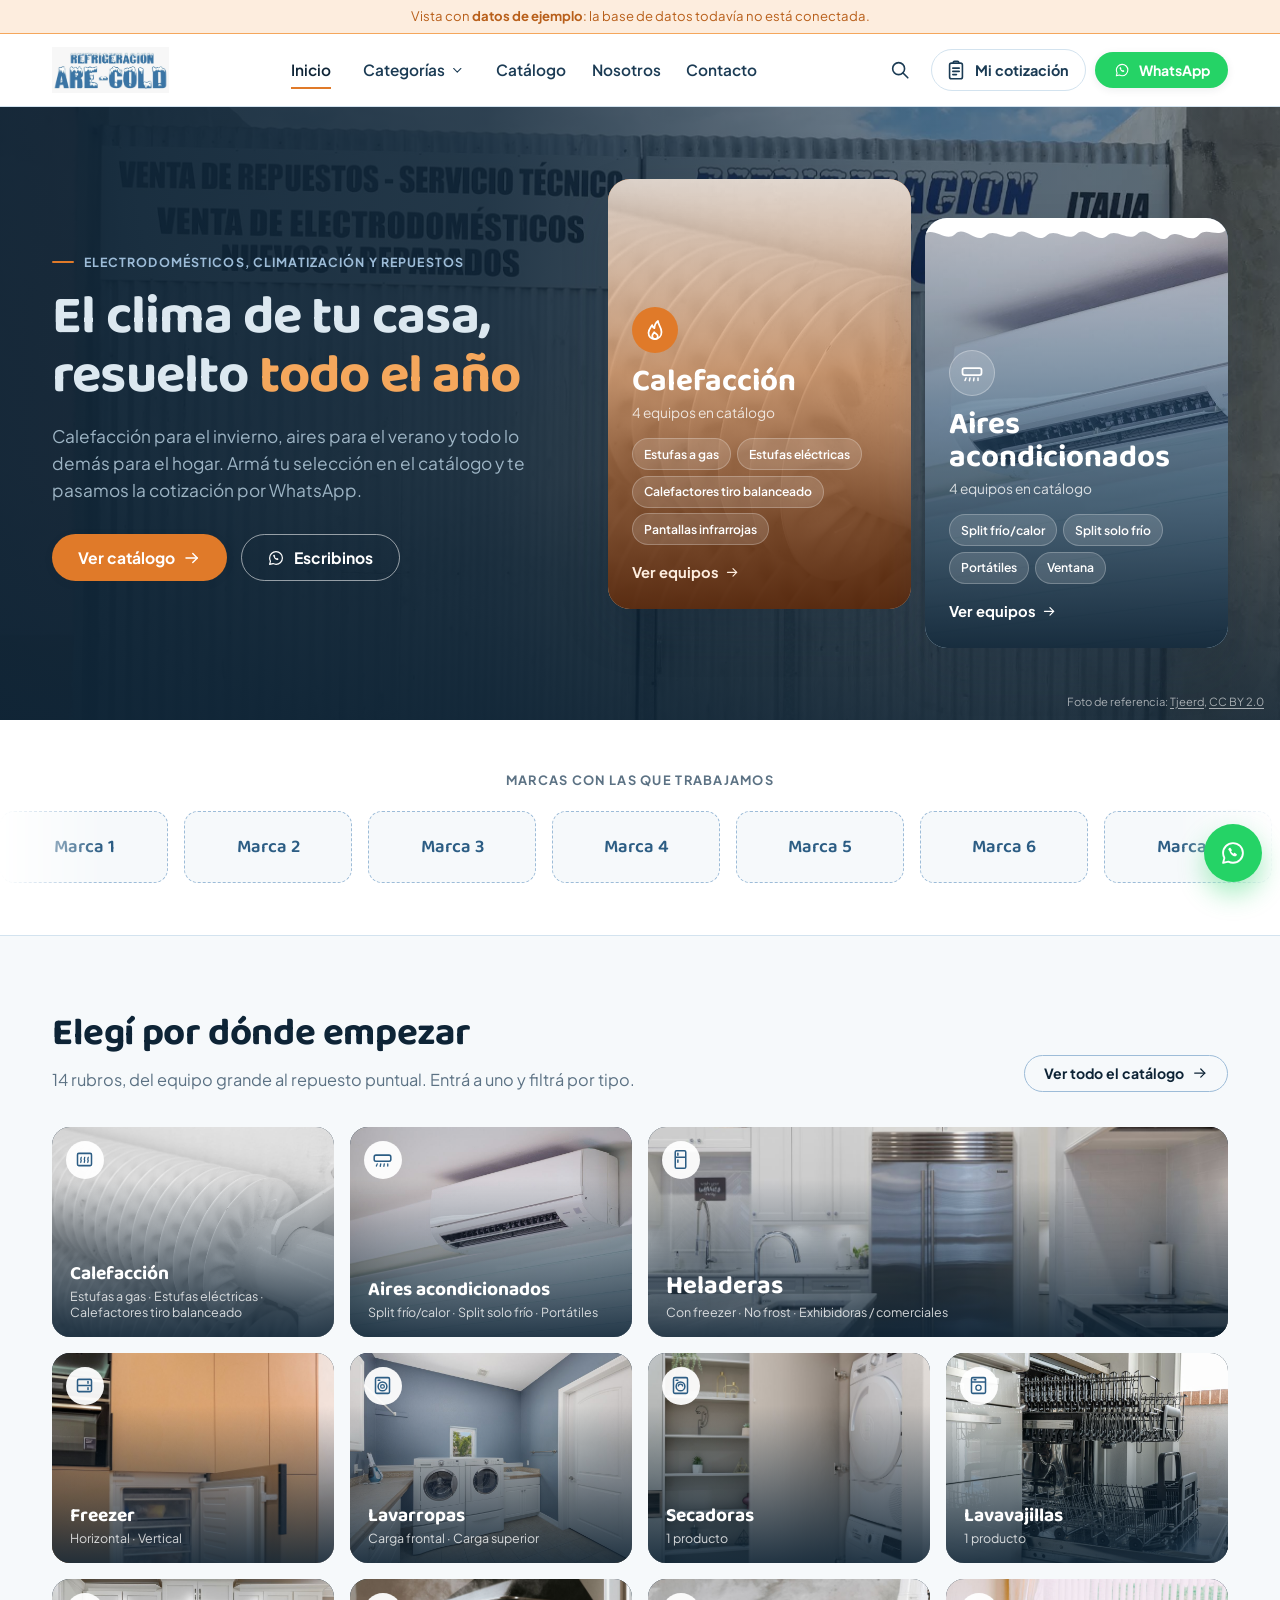
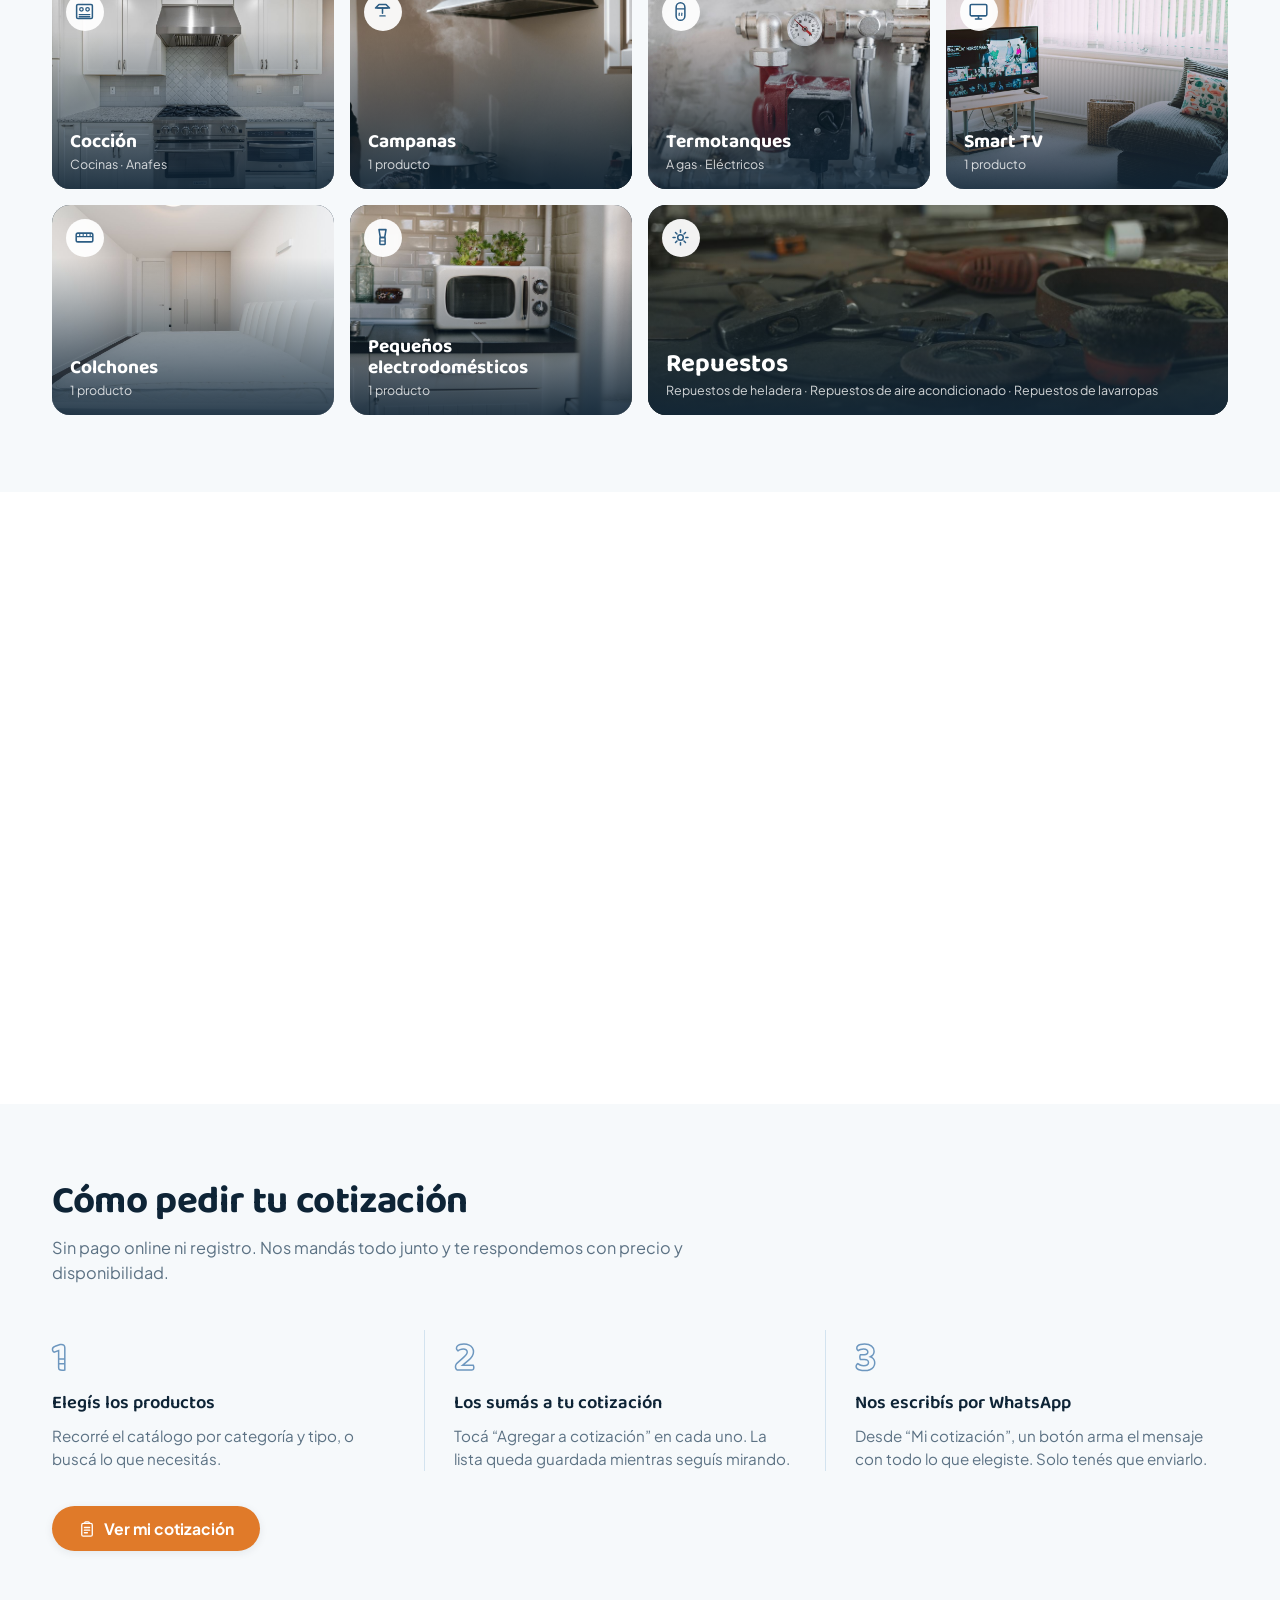
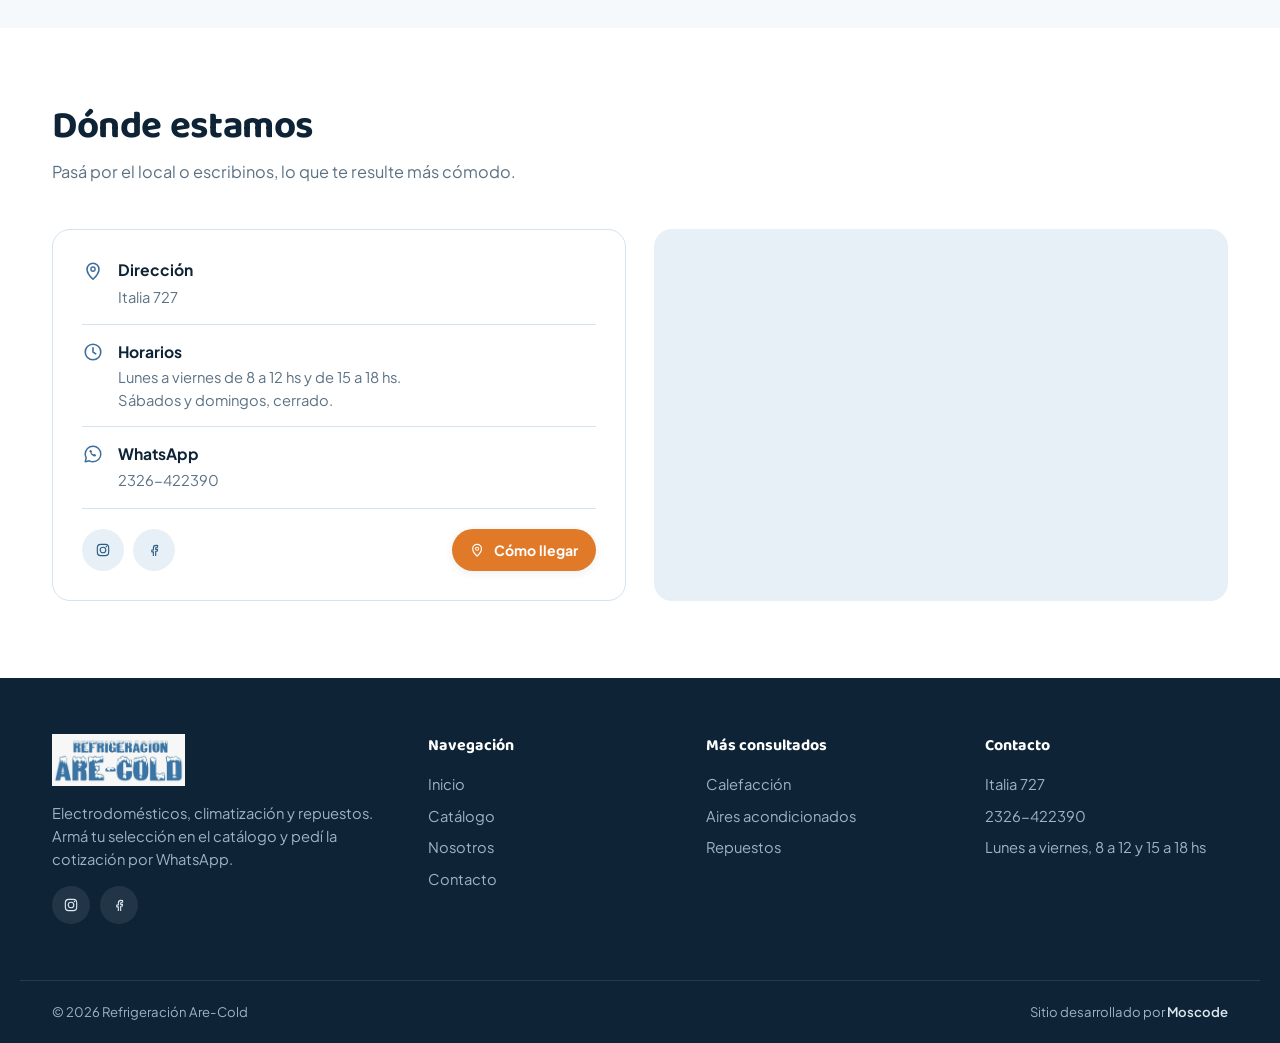
==== commit 22c36f8b: "Evitar que el navegador use CSS/JS viejos tras publicar El CDN de Hostinger cachea CSS y JS por 7 dí" ====
--- a/index.html
+++ b/index.html
@@ -17,7 +17,7 @@
 <link rel="preconnect" href="https://fonts.googleapis.com">
 <link rel="preconnect" href="https://fonts.gstatic.com" crossorigin>
 <link href="https://fonts.googleapis.com/css2?family=Baloo+2:wght@500;600;700&family=Plus+Jakarta+Sans:wght@400;500;600;700&display=swap" rel="stylesheet">
-<link rel="stylesheet" href="css/styles.css">
+<link rel="stylesheet" href="css/styles.css?v=2026100102">
 
 <script type="application/ld+json">
 {
@@ -241,11 +241,11 @@
 
 <script src="api/data.php?format=js"></script>
 <!-- Si se abre sin servidor (doble clic) o PHP no responde, se cargan los DATOS DE EJEMPLO -->
-<script>window.AECOLD_SERVER || document.write('<script src="data/datos-de-ejemplo.js"><\/script>');</script>
-<script src="js/icons.js"></script>
-<script src="js/store.js"></script>
-<script src="js/layout.js"></script>
-<script src="js/main.js"></script>
-<script src="js/home.js"></script>
+<script>window.AECOLD_SERVER || document.write('<script src="data/datos-de-ejemplo.js?v=2026100102"><\/script>');</script>
+<script src="js/icons.js?v=2026100102"></script>
+<script src="js/store.js?v=2026100102"></script>
+<script src="js/layout.js?v=2026100102"></script>
+<script src="js/main.js?v=2026100102"></script>
+<script src="js/home.js?v=2026100102"></script>
 </body>
 </html>
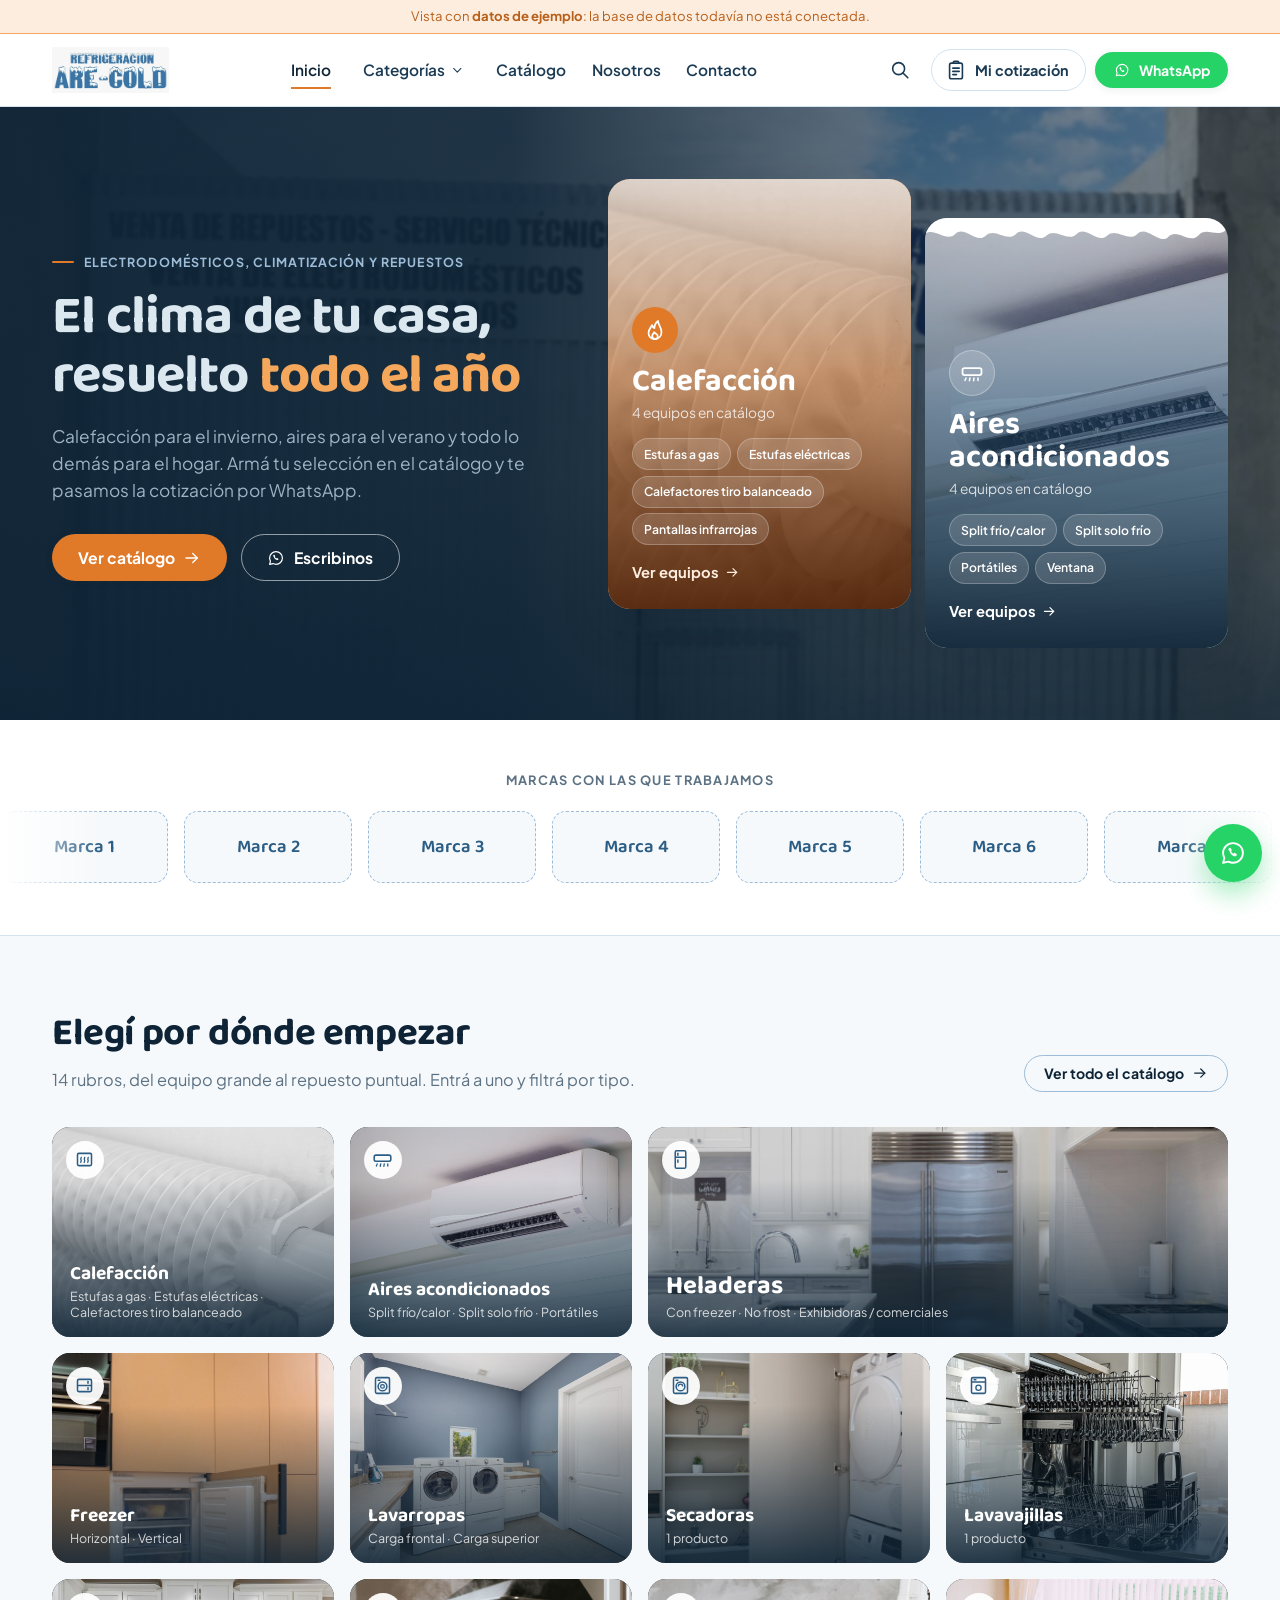
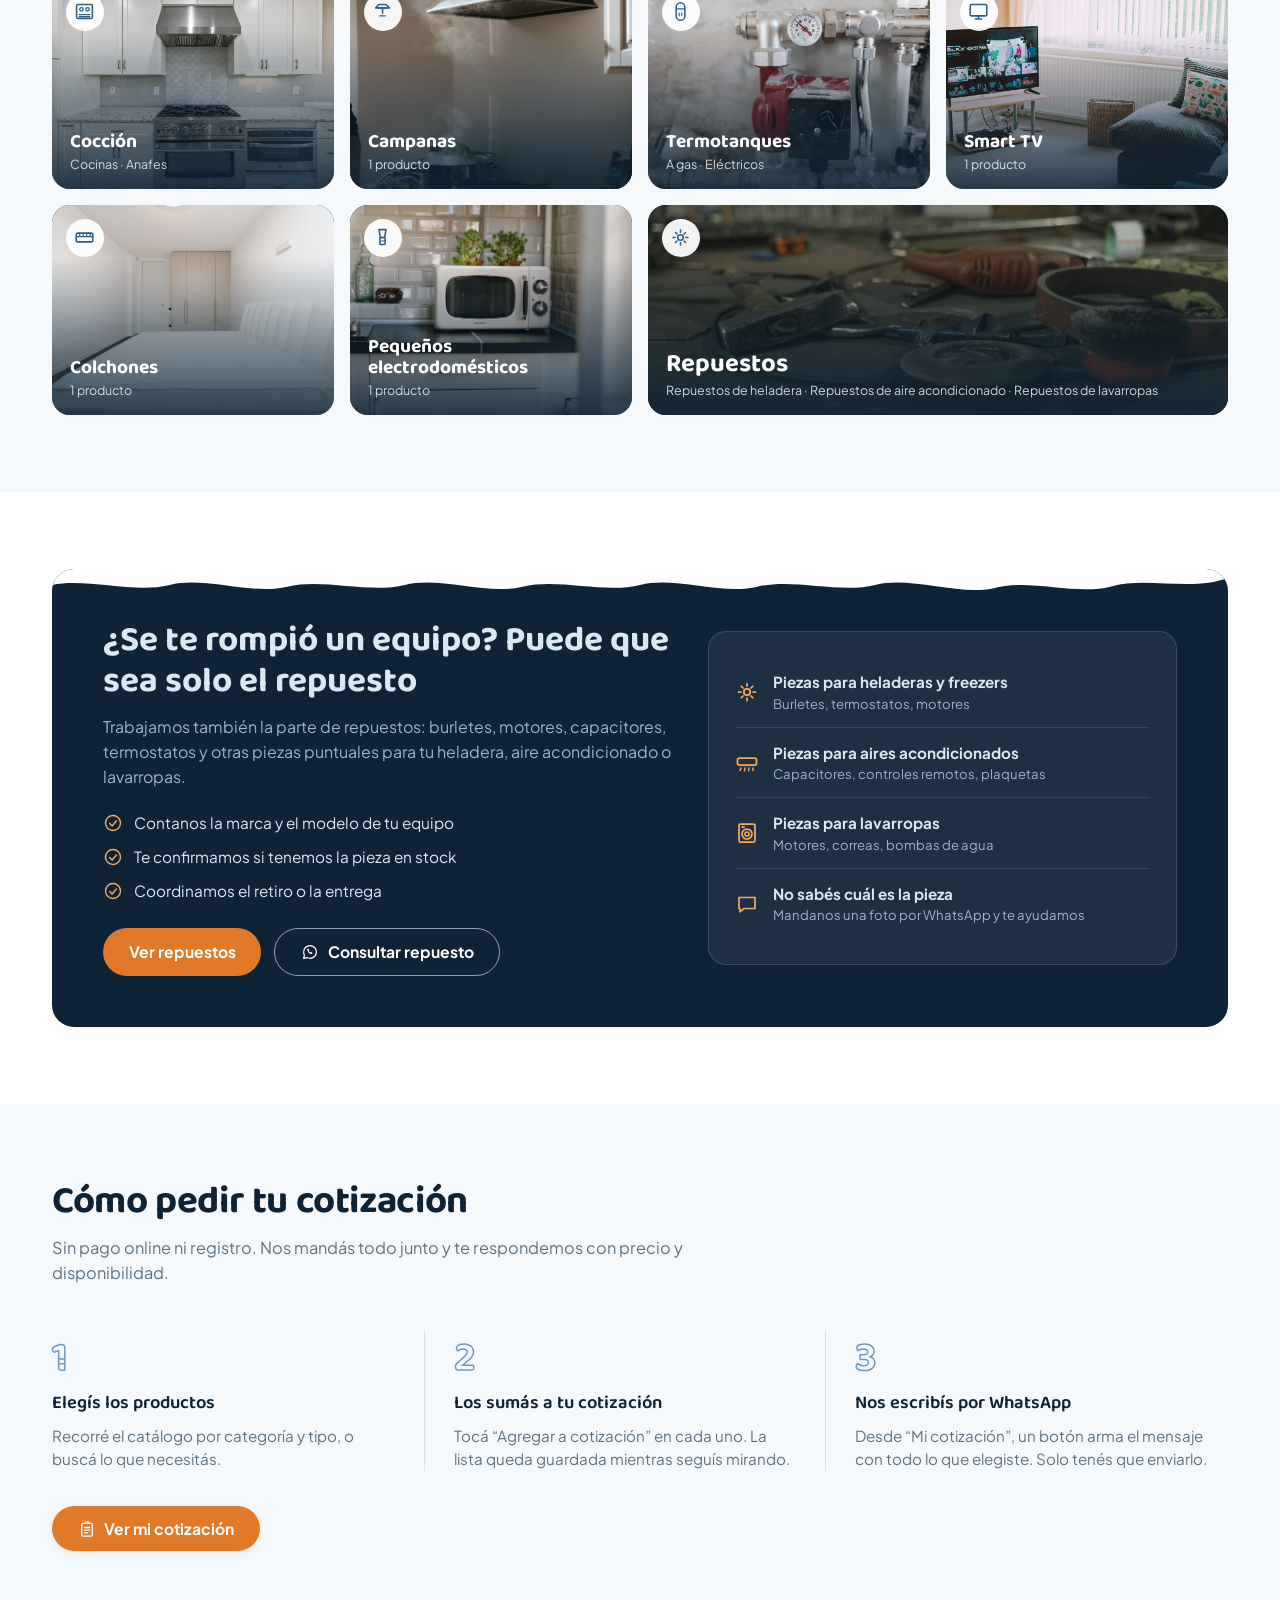
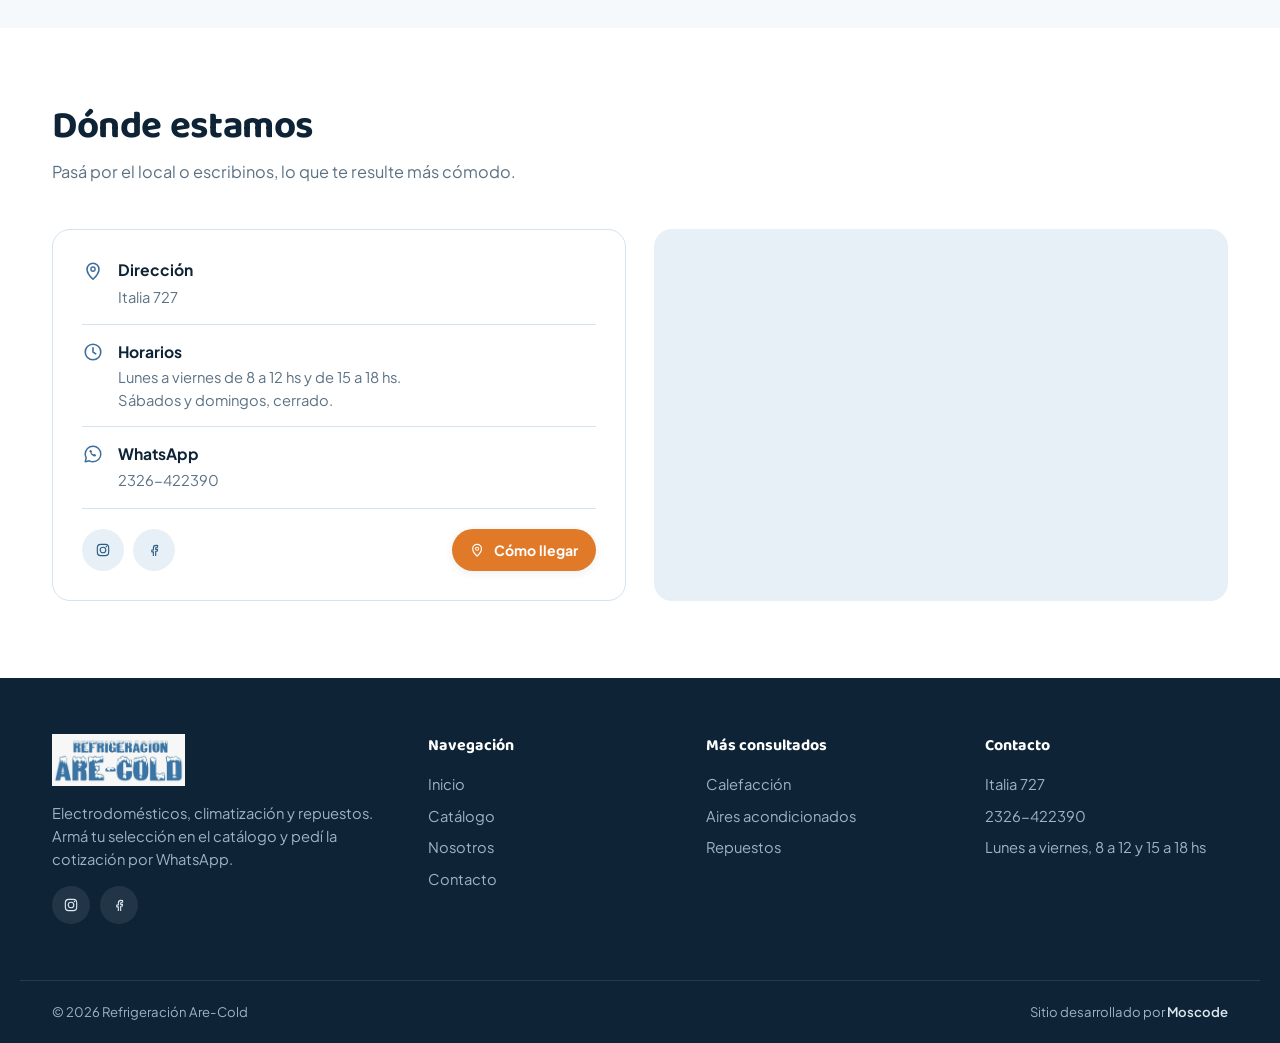
==== commit 341c84bf: "Usar la foto real de la fachada en el hero - assets/fachada-local.jpg: foto del local convertida a J" ====
--- a/index.html
+++ b/index.html
@@ -17,7 +17,7 @@
 <link rel="preconnect" href="https://fonts.googleapis.com">
 <link rel="preconnect" href="https://fonts.gstatic.com" crossorigin>
 <link href="https://fonts.googleapis.com/css2?family=Baloo+2:wght@500;600;700&family=Plus+Jakarta+Sans:wght@400;500;600;700&display=swap" rel="stylesheet">
-<link rel="stylesheet" href="css/styles.css?v=2026100102">
+<link rel="stylesheet" href="css/styles.css?v=2026100103">
 
 <script type="application/ld+json">
 {
@@ -64,12 +64,10 @@
 
   <!-- 1. Hero: el negocio + foco en Calefacción y Aires acondicionados -->
   <section class="hero">
-    <!-- Fondo: foto del local. PLACEHOLDER TEMPORAL (foto de referencia de una esquina de San Antonio de Areco,
-         no es Are-Cold). Se reemplaza desde el panel → Datos del negocio → Foto del local. -->
+    <!-- Fondo: foto de la fachada del local (assets/fachada-local.jpg). Se cambia desde el panel → Datos del negocio → Foto del local -->
     <div class="hero__bg" aria-hidden="true">
       <img id="hero-bg" alt="" fetchpriority="high">
     </div>
-    <p class="hero__credit" id="hero-credit" hidden>Foto de referencia: <a href="https://www.flickr.com/photos/76396789@N00/276006161" target="_blank" rel="noopener">Tjeerd</a>, <a href="https://creativecommons.org/licenses/by/2.0/" target="_blank" rel="noopener">CC BY 2.0</a></p>
     <div class="container hero__grid">
       <div class="hero__copy">
         <span class="hero__eyebrow" id="hero-eyebrow">Electrodomésticos, climatización y repuestos</span>
@@ -241,11 +239,11 @@
 
 <script src="api/data.php?format=js"></script>
 <!-- Si se abre sin servidor (doble clic) o PHP no responde, se cargan los DATOS DE EJEMPLO -->
-<script>window.AECOLD_SERVER || document.write('<script src="data/datos-de-ejemplo.js?v=2026100102"><\/script>');</script>
-<script src="js/icons.js?v=2026100102"></script>
-<script src="js/store.js?v=2026100102"></script>
-<script src="js/layout.js?v=2026100102"></script>
-<script src="js/main.js?v=2026100102"></script>
-<script src="js/home.js?v=2026100102"></script>
+<script>window.AECOLD_SERVER || document.write('<script src="data/datos-de-ejemplo.js?v=2026100103"><\/script>');</script>
+<script src="js/icons.js?v=2026100103"></script>
+<script src="js/store.js?v=2026100103"></script>
+<script src="js/layout.js?v=2026100103"></script>
+<script src="js/main.js?v=2026100103"></script>
+<script src="js/home.js?v=2026100103"></script>
 </body>
 </html>
--- a/css/styles.css
+++ b/css/styles.css
@@ -1783,7 +1783,9 @@
   width: 100%;
   height: 100%;
   object-fit: cover;
-  object-position: 30% 55%;
+  object-position: 50% 35%;
+  filter: blur(1.5px); /* suaviza las letras del cartel detrás del texto */
+  transform: scale(1.02);
 }
 /* Velo oscuro: más cerrado detrás del texto (izquierda/abajo) para mantener el contraste */
 .hero__bg::after{
@@ -1791,24 +1793,16 @@
   position: absolute;
   inset: 0;
   background:
-    linear-gradient(90deg, rgba(14,36,54,.94) 0%, rgba(14,36,54,.86) 38%, rgba(14,36,54,.55) 70%, rgba(14,36,54,.45) 100%),
+    linear-gradient(90deg, rgba(14,36,54,.96) 0%, rgba(14,36,54,.92) 40%, rgba(14,36,54,.62) 68%, rgba(14,36,54,.5) 100%),
     linear-gradient(0deg, rgba(14,36,54,.6) 0%, rgba(14,36,54,0) 40%);
 }
 @media (max-width: 899px){
+  /* En celular el texto ocupa todo el ancho: la foto va desenfocada para que el cartel no compita con la lectura */
+  .hero__bg img{ filter: blur(3px); transform: scale(1.04); }
   .hero__bg::after{
-    background: linear-gradient(180deg, rgba(14,36,54,.9) 0%, rgba(14,36,54,.8) 55%, rgba(14,36,54,.92) 100%);
+    background: linear-gradient(180deg, rgba(14,36,54,.9) 0%, rgba(14,36,54,.84) 55%, rgba(14,36,54,.92) 100%);
   }
 }
-.hero__credit{
-  position: absolute;
-  right: 1rem;
-  bottom: .6rem;
-  font-size: .7rem;
-  color: rgba(255,255,255,.6);
-  z-index: 1;
-}
-.hero__credit a{ text-decoration: underline; text-underline-offset: 2px; }
-.hero__credit a:hover{ color: var(--white); }
 
 /* =========================================================
    VERSIÓN FINAL — Mapa real en "Dónde estamos"
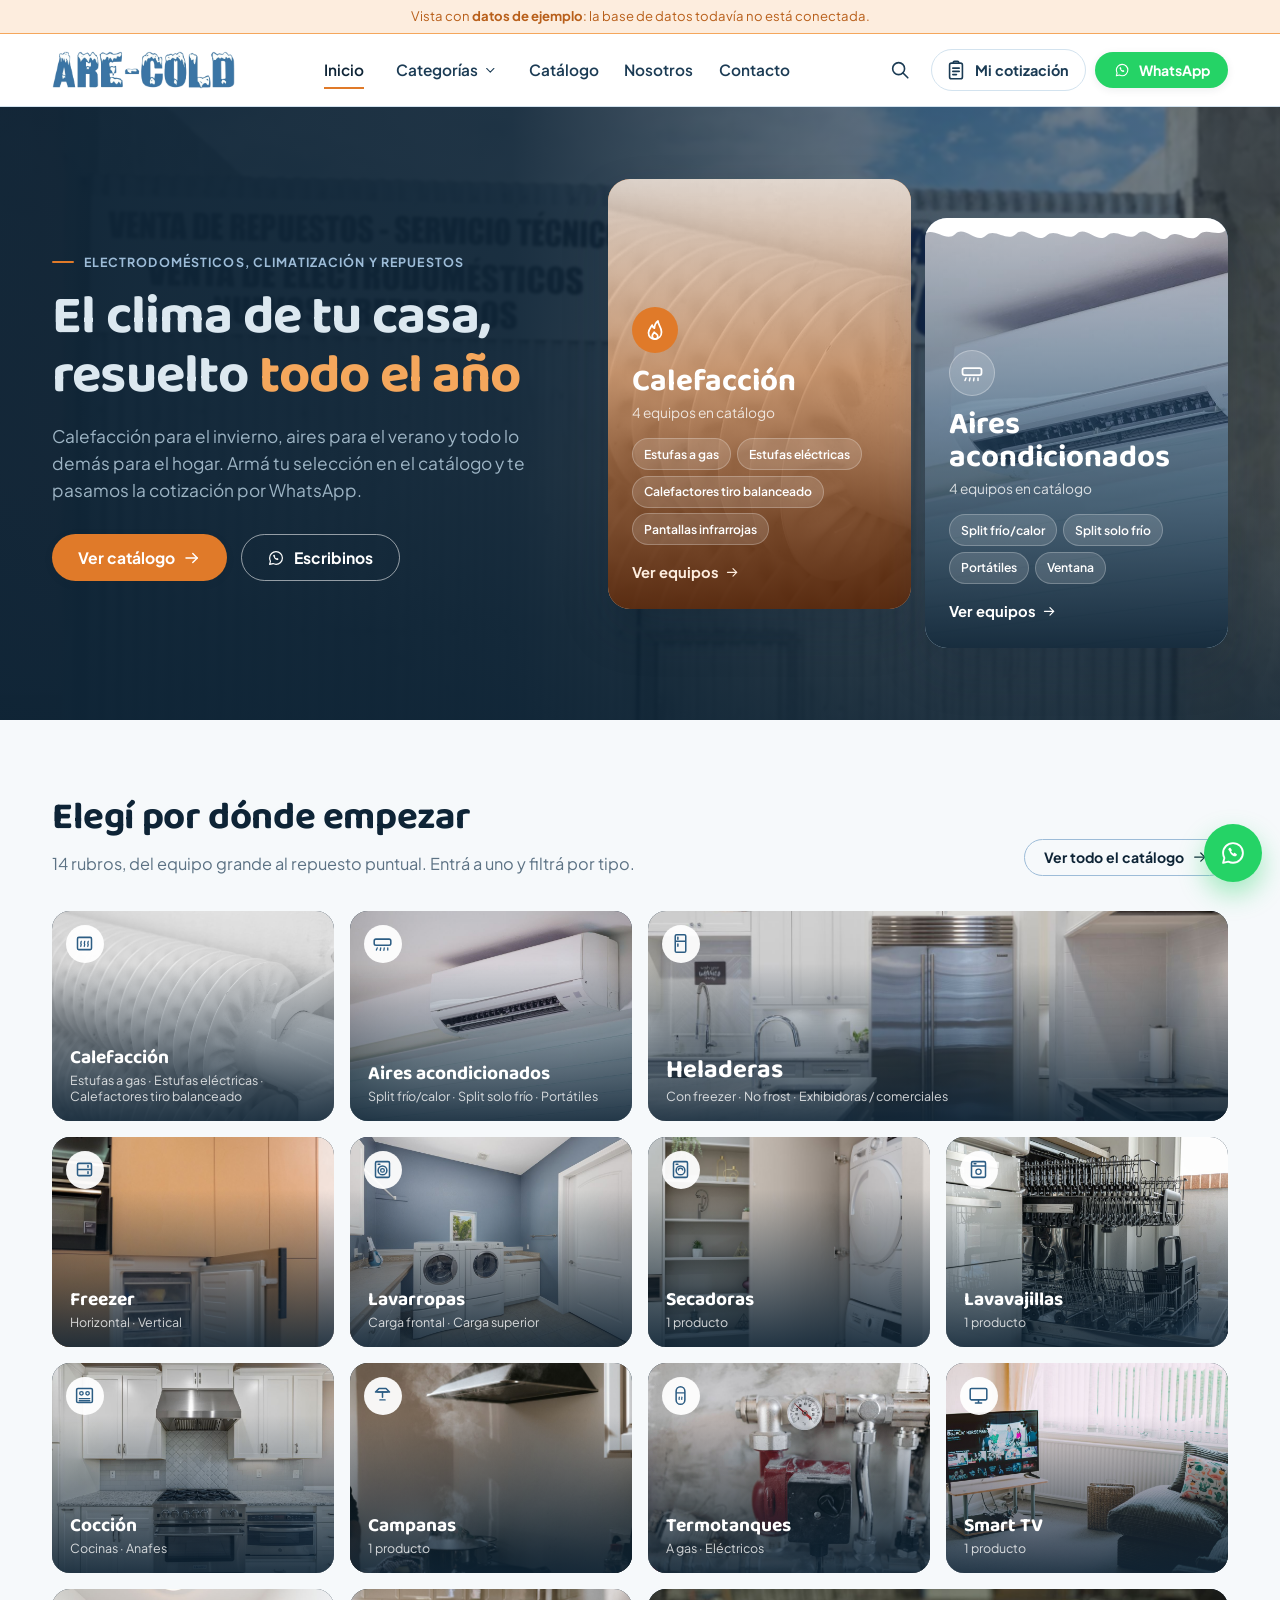
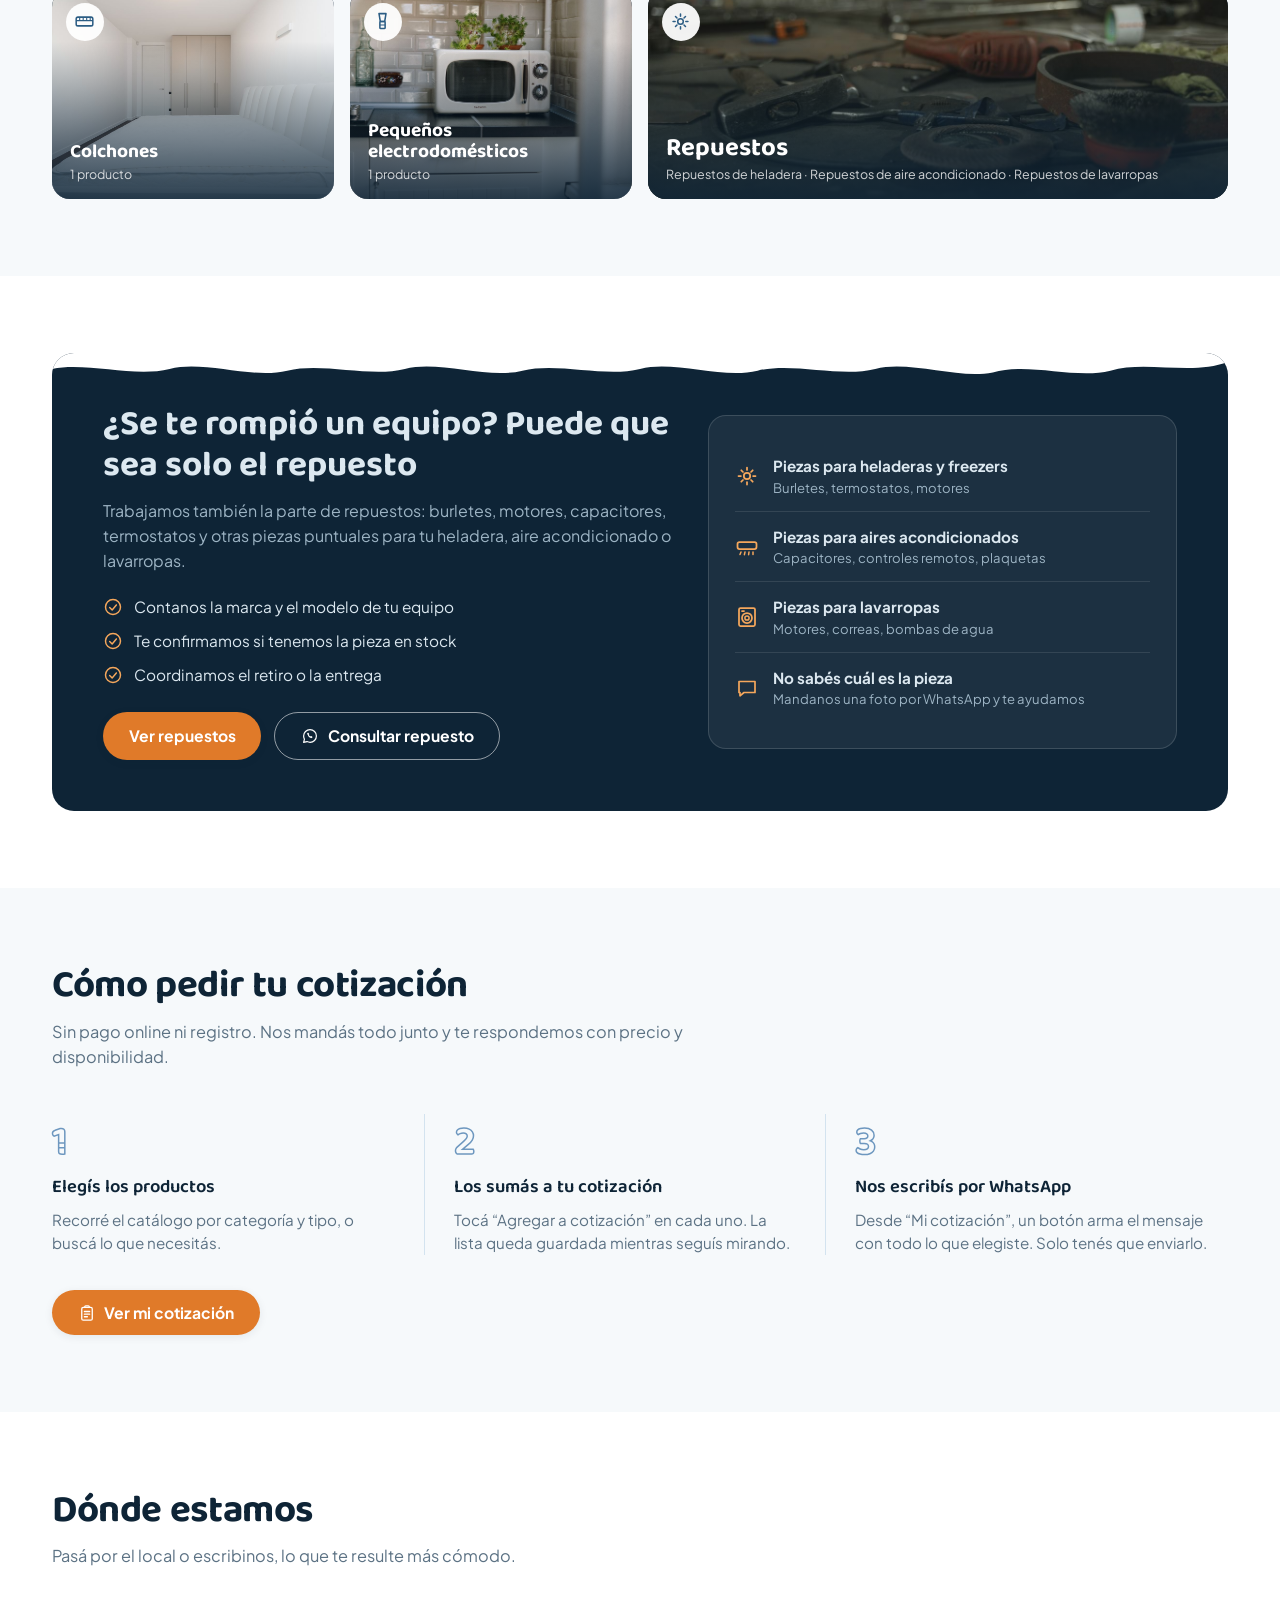
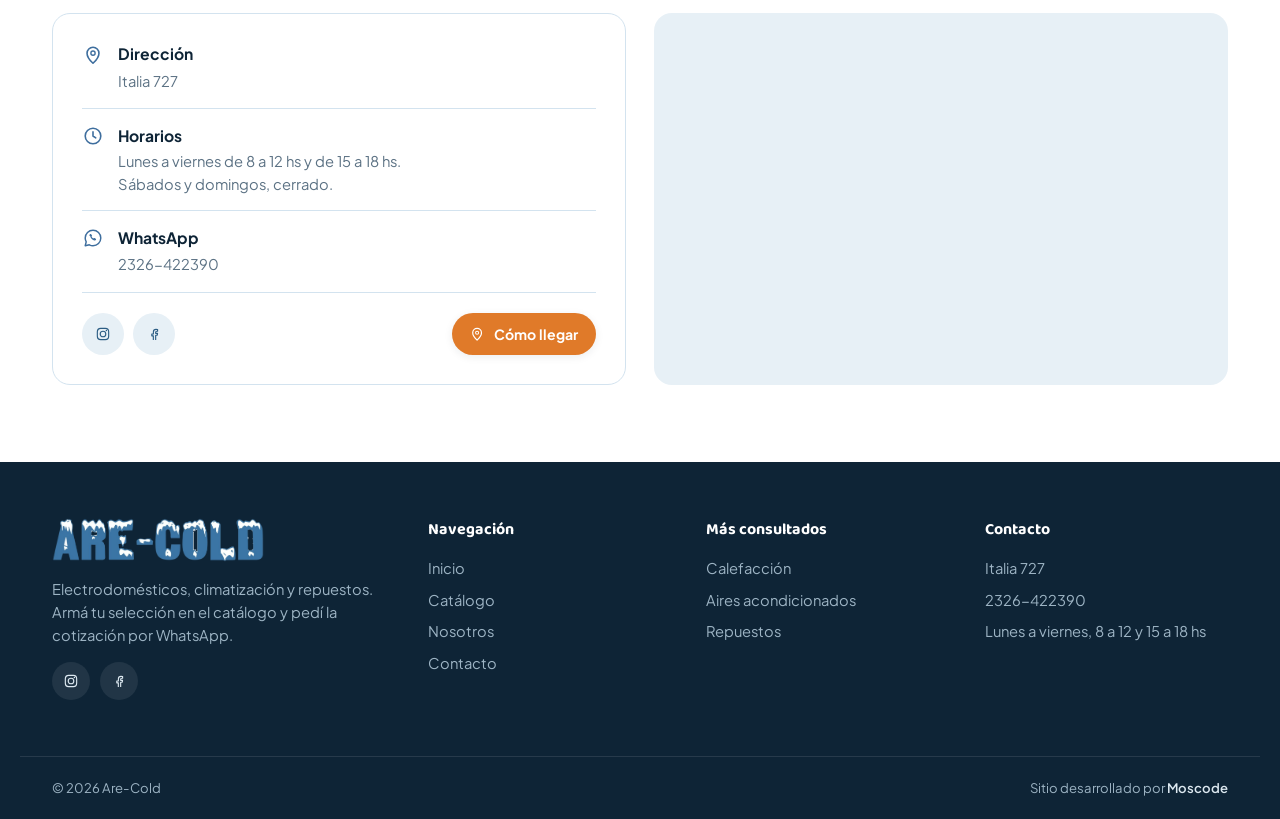
==== commit a5aead9e: "Marcas con logo, mail de contacto, selector de íconos, precio opcional, SEO y páginas nuevas - Marca" ====
--- a/index.html
+++ b/index.html
@@ -3,28 +3,36 @@
 <head>
 <meta charset="UTF-8">
 <meta name="viewport" content="width=device-width, initial-scale=1.0">
-<title>Refrigeración Are-Cold | Electrodomésticos, climatización y repuestos en San Antonio de Areco</title>
+<title>Are-Cold | Electrodomésticos, climatización y repuestos en San Antonio de Areco</title>
 <meta name="description" content="Calefacción, aires acondicionados, heladeras, lavarropas y repuestos. Armá tu selección en el catálogo y pedí la cotización por WhatsApp.">
 <meta name="theme-color" content="#0e2436">
 
 <meta property="og:type" content="website">
-<meta property="og:title" content="Refrigeración Are-Cold | Electrodomésticos y repuestos">
+<meta property="og:title" content="Are-Cold | Electrodomésticos y repuestos">
 <meta property="og:description" content="Heladeras, lavarropas, aires acondicionados, termotanques y repuestos. Consultá por WhatsApp.">
-<meta property="og:image" content="assets/logo-arecold.png">
+<meta property="og:url" content="https://arecold.com.ar/">
+<meta property="og:site_name" content="Are-Cold">
+<meta property="og:image" content="https://arecold.com.ar/assets/og-image.png?v=2">
+<meta property="og:image:width" content="1200">
+<meta property="og:image:height" content="630">
+<meta name="twitter:card" content="summary_large_image">
+<link rel="canonical" href="https://arecold.com.ar/">
 <meta property="og:locale" content="es_AR">
 
-<link rel="icon" href="assets/logo-arecold.png">
+<link rel="icon" type="image/svg+xml" href="assets/favicon.svg">
 <link rel="preconnect" href="https://fonts.googleapis.com">
 <link rel="preconnect" href="https://fonts.gstatic.com" crossorigin>
 <link href="https://fonts.googleapis.com/css2?family=Baloo+2:wght@500;600;700&family=Plus+Jakarta+Sans:wght@400;500;600;700&display=swap" rel="stylesheet">
-<link rel="stylesheet" href="css/styles.css?v=2026100103">
+<link rel="stylesheet" href="css/styles.css?v=2026100109">
 
 <script type="application/ld+json">
 {
   "@context": "https://schema.org",
   "@type": "HomeAndConstructionBusiness",
-  "name": "Refrigeración Are-Cold",
-  "image": "assets/logo-arecold.png",
+  "name": "Are-Cold",
+  "url": "https://arecold.com.ar/",
+  "image": "https://arecold.com.ar/assets/og-image.png",
+  "logo": "https://arecold.com.ar/assets/logo-arecold.png",
   "telephone": "+5492326422390",
   "address": {
     "@type": "PostalAddress",
@@ -212,11 +220,15 @@
             <svg class="icon" aria-hidden="true"><use href="#icon-whatsapp"></use></svg>
             <div><strong>WhatsApp</strong><span data-setting="whatsappDisplay">2326-422390</span></div>
           </div>
+          <div class="location__row" data-hide-empty="email">
+            <svg class="icon" aria-hidden="true"><use href="#icon-mail"></use></svg>
+            <div><strong>Mail</strong><a data-mail href="#"></a></div>
+          </div>
           <div class="location__social">
-            <a href="#" data-href="instagram" target="_blank" rel="noopener" aria-label="Instagram de Refrigeración Are-Cold">
+            <a href="#" data-href="instagram" target="_blank" rel="noopener" aria-label="Instagram de Are-Cold">
               <svg class="icon" aria-hidden="true"><use href="#icon-instagram"></use></svg>
             </a>
-            <a href="#" data-href="facebook" target="_blank" rel="noopener" aria-label="Facebook de Refrigeración Are-Cold">
+            <a href="#" data-href="facebook" target="_blank" rel="noopener" aria-label="Facebook de Are-Cold">
               <svg class="icon" aria-hidden="true"><use href="#icon-facebook"></use></svg>
             </a>
             <a class="btn btn--primary btn--sm location__directions" href="#" data-href="maps" target="_blank" rel="noopener">
@@ -226,7 +238,7 @@
           </div>
         </div>
         <div class="location__map location__map--embed" id="location-map">
-          <iframe data-map-embed title="Mapa: Refrigeración Are-Cold, Italia 727, San Antonio de Areco" loading="lazy" referrerpolicy="strict-origin-when-cross-origin" allowfullscreen></iframe>
+          <iframe data-map-embed title="Mapa: Are-Cold, Italia 727, San Antonio de Areco" loading="lazy" referrerpolicy="strict-origin-when-cross-origin" allowfullscreen></iframe>
           <a class="btn btn--primary location__map-btn" href="#" data-href="maps" target="_blank" rel="noopener">Cómo llegar</a>
         </div>
       </div>
@@ -239,11 +251,11 @@
 
 <script src="api/data.php?format=js"></script>
 <!-- Si se abre sin servidor (doble clic) o PHP no responde, se cargan los DATOS DE EJEMPLO -->
-<script>window.AECOLD_SERVER || document.write('<script src="data/datos-de-ejemplo.js?v=2026100103"><\/script>');</script>
-<script src="js/icons.js?v=2026100103"></script>
-<script src="js/store.js?v=2026100103"></script>
-<script src="js/layout.js?v=2026100103"></script>
-<script src="js/main.js?v=2026100103"></script>
-<script src="js/home.js?v=2026100103"></script>
+<script>window.AECOLD_SERVER || document.write('<script src="data/datos-de-ejemplo.js?v=2026100109"><\/script>');</script>
+<script src="js/icons.js?v=2026100109"></script>
+<script src="js/store.js?v=2026100109"></script>
+<script src="js/layout.js?v=2026100109"></script>
+<script src="js/main.js?v=2026100109"></script>
+<script src="js/home.js?v=2026100109"></script>
 </body>
 </html>
--- a/css/styles.css
+++ b/css/styles.css
@@ -235,7 +235,7 @@
   gap: 1rem;
 }
 .site-header__logo img{
-  height: 46px;
+  height: 38px;
   width: auto;
 }
 .site-header__nav{
@@ -347,7 +347,7 @@
   align-items: center;
   margin-bottom: 2rem;
 }
-.mobile-nav__top img{ height: 40px; }
+.mobile-nav__top img{ height: 34px; }
 .mobile-nav .icon-btn{ color: var(--white); }
 .mobile-nav .icon-btn:hover{ background: rgba(255,255,255,.12); }
 .mobile-nav__links{
@@ -779,7 +779,7 @@
 .location__row:last-of-type{ border-bottom: none; }
 .location__row .icon{ width: 22px; height: 22px; color: var(--blue-600); flex-shrink: 0; margin-top: .1rem; }
 .location__row strong{ display: block; color: var(--ink); font-size: .98rem; margin-bottom: .15rem; }
-.location__row span, .location__row p{ color: var(--text-muted); font-size: .92rem; margin: 0; }
+.location__row span, .location__row p, .location__row a[data-mail]{ color: var(--text-muted); font-size: .92rem; margin: 0; }
 .location__social{
   display: flex;
   gap: .6rem;
@@ -833,7 +833,7 @@
 @media (min-width: 1024px){
   .site-footer__top{ grid-template-columns: 1.4fr 1fr 1fr 1fr; }
 }
-.site-footer__brand img{ height: 52px; margin-bottom: 1rem; }
+.site-footer__brand img{ height: 44px; margin-bottom: 1rem; }
 .site-footer__brand p{ max-width: 34ch; font-size: .92rem; }
 .site-footer h4{
   font-family: var(--font-display);
@@ -1543,26 +1543,29 @@
 @keyframes brands-scroll{
   to{ transform: translateX(calc(-50% - .5rem)); }
 }
-.brand-chip{
+.brand-logo{
   flex: 0 0 auto;
-  min-width: 168px;
+  width: 168px;
   height: 72px;
-  padding-inline: 1.4rem;
+  padding: .75rem 1.25rem;
   display: flex;
   align-items: center;
   justify-content: center;
-  border: 1.5px dashed var(--blue-300);
+  border: 1px solid var(--blue-150);
   border-radius: 14px;
-  background: var(--frost);
-  font-family: var(--font-display);
-  font-size: 1.15rem;
-  font-weight: 600;
-  color: var(--blue-700);
+  background: #fff;
+}
+.brand-logo img{
+  max-width: 100%;
+  max-height: 100%;
+  width: auto;
+  height: auto;
+  object-fit: contain;
 }
 @media (prefers-reduced-motion: reduce){
   .brands__viewport{ overflow-x: auto; -webkit-mask-image: none; mask-image: none; padding-inline: 1.25rem; }
   .brands__track{ animation: none !important; }
-  .brand-chip[aria-hidden="true"]{ display: none; }
+  .brand-logo[aria-hidden="true"]{ display: none; }
 }
 
 /* =========================================================
@@ -2059,3 +2062,21 @@
   text-align: center;
   padding: .4rem 1rem;
 }
+
+/* Precio del producto (o "Consultar precio" si todavía no tiene) */
+.price{
+  margin-top: .35rem;
+  font-family: var(--font-display);
+  font-size: 1.15rem;
+  font-weight: 700;
+  color: var(--blue-700);
+  line-height: 1.2;
+}
+.price--ask{
+  font-family: var(--font-body);
+  font-size: .85rem;
+  font-weight: 600;
+  color: var(--text-muted);
+}
+.price--lg{ font-size: 1.6rem; margin: .1rem 0 .6rem; }
+.price--lg.price--ask{ font-size: 1rem; }
